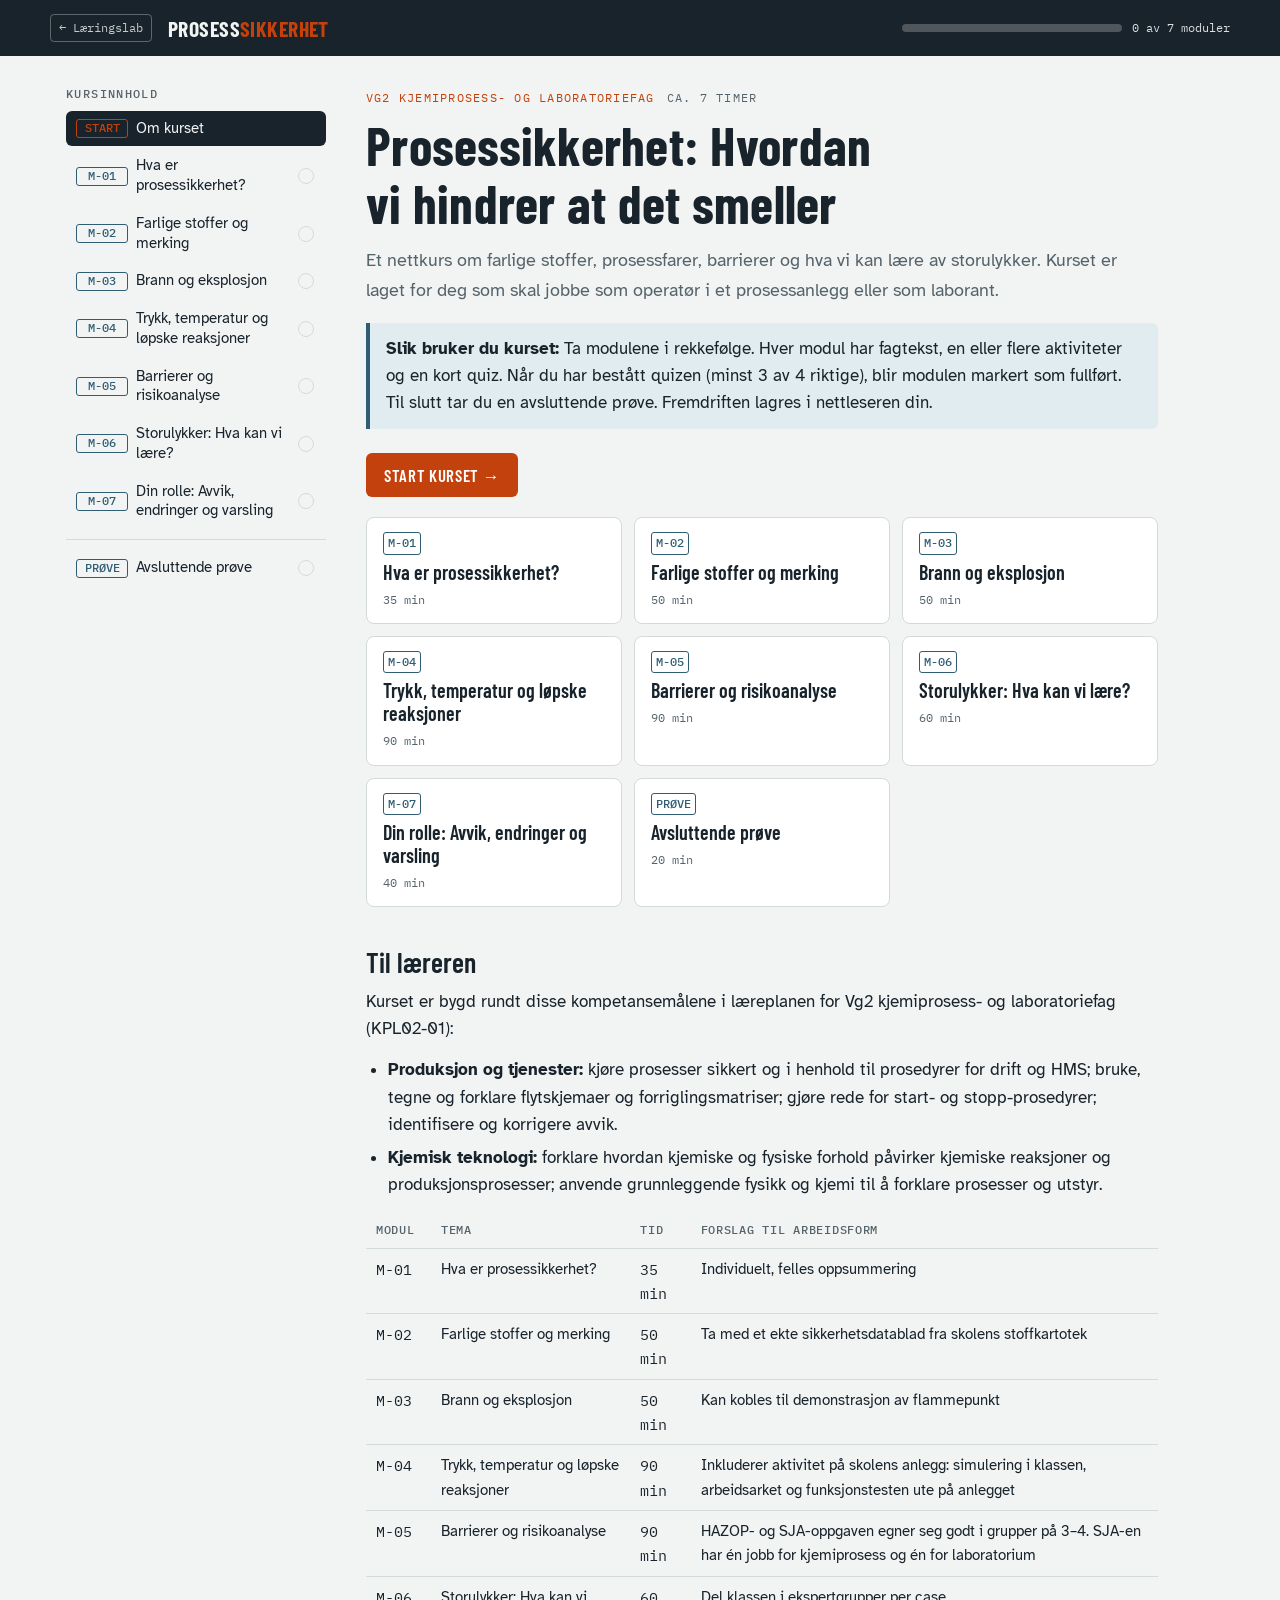
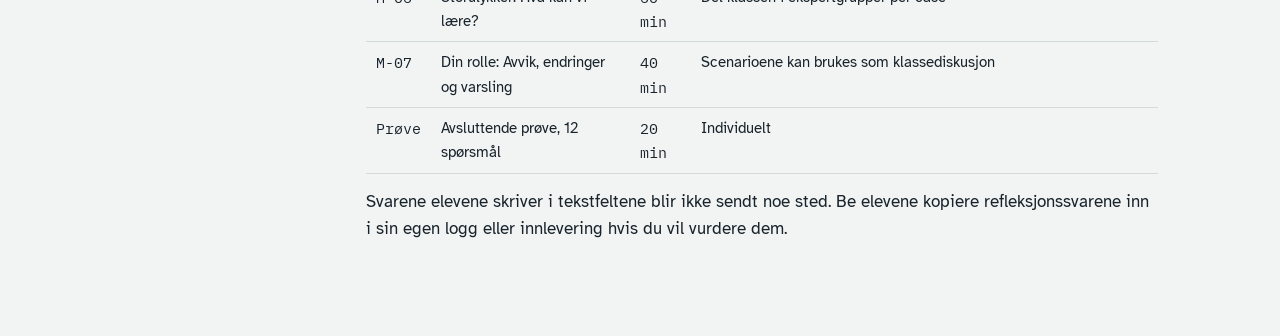
==== prosessikkerhet/index.html @ efee4e85 "Første versjon: forside og nettkurs i prosessikkerhet Co-Authored-By: Claude Opus 5.5 <noreply@anthr" ====
<!DOCTYPE html>
<html lang="nb">
<head>
<meta charset="utf-8">
<meta name="viewport" content="width=device-width, initial-scale=1, viewport-fit=cover">
<style>:root{padding-top:env(safe-area-inset-top,0px);padding-bottom:env(safe-area-inset-bottom,0px)}body{margin:0}img{max-width:100%}[hidden]{display:none!important}</style>
<title>Prosessikkerhet Vg2</title>
<meta name="claude:viewport-fit-sides" content="cover">
<link rel="preconnect" href="https://fonts.googleapis.com">
<link rel="stylesheet" href="https://fonts.googleapis.com/css2?family=Barlow+Condensed:wght@500;600;700&family=Atkinson+Hyperlegible:ital,wght@0,400;0,700;1,400&family=IBM+Plex+Mono:wght@400;500&display=swap">
<style>
/* Layout: kontrollrom-inspirert – fast toppstripe med fremdrift, modulliste til venstre som en tagliste i et P&ID, lesekolonne på ~68 tegn. */
:root{
  --bg:#F2F4F3; --panel:#FFFFFF; --ink:#18232B; --muted:#55636B; --line:#D3DADB;
  --accent:#C2410C; --accent-soft:#FBE7DC; --steel:#2F5D73; --steel-soft:#E1ECF0;
  --ok:#2E7D4F; --ok-soft:#DFF1E6; --warn:#B7791F; --warn-soft:#FBF0D9; --bad:#B42318; --bad-soft:#FBE3E1;
  --ghs:#D7261E; --water:#A9D3E8;
  --f-display:"Barlow Condensed","Arial Narrow",Arial,sans-serif;
  --f-body:"Atkinson Hyperlegible",system-ui,-apple-system,"Segoe UI",sans-serif;
  --f-mono:"IBM Plex Mono",ui-monospace,Menlo,Consolas,monospace;
  --top-h:56px;
}
@media (prefers-color-scheme: dark){:root:not([data-theme="light"]){
  --bg:#12181C; --panel:#1A2228; --ink:#E6ECEE; --muted:#9AA8AF; --line:#2C3840;
  --accent:#F08A4B; --accent-soft:#3A2418; --steel:#7FB3CB; --steel-soft:#1C2F38;
  --ok:#6CCB93; --ok-soft:#173326; --warn:#E8B860; --warn-soft:#3A2E15; --bad:#F2857B; --bad-soft:#3D1E1B;
  --ghs:#F0544B; --water:#2A5C74; color-scheme:dark}}
:root[data-theme="dark"]{
  --bg:#12181C; --panel:#1A2228; --ink:#E6ECEE; --muted:#9AA8AF; --line:#2C3840;
  --accent:#F08A4B; --accent-soft:#3A2418; --steel:#7FB3CB; --steel-soft:#1C2F38;
  --ok:#6CCB93; --ok-soft:#173326; --warn:#E8B860; --warn-soft:#3A2E15; --bad:#F2857B; --bad-soft:#3D1E1B;
  --ghs:#F0544B; --water:#2A5C74; color-scheme:dark}

*{box-sizing:border-box}
body{background:var(--bg);color:var(--ink);font-family:var(--f-body);font-size:17px;line-height:1.6}
body::before{content:"";position:fixed;inset:0 0 auto;height:env(safe-area-inset-top,0px);z-index:30;background:var(--ink)}
a{color:var(--steel)}
:focus-visible{outline:3px solid var(--accent);outline-offset:2px}

/* Toppstripe */
.top{position:sticky;top:env(safe-area-inset-top,0px);z-index:20;background:var(--ink);color:var(--bg);
  padding-left:max(16px,env(safe-area-inset-left,0px));padding-right:max(16px,env(safe-area-inset-right,0px));padding-block:0}
.top-in{max-width:1180px;margin:0 auto;height:var(--top-h);display:flex;align-items:center;gap:16px}
.brand{font-family:var(--f-display);font-weight:700;font-size:1.35rem;letter-spacing:.02em;text-transform:uppercase;white-space:nowrap}
.brand span{color:var(--accent)}
.home-link{font-family:var(--f-mono);font-size:.78rem;color:var(--bg);opacity:.8;text-decoration:none;white-space:nowrap;border:1px solid color-mix(in srgb,var(--bg) 40%,transparent);border-radius:4px;padding:3px 8px}
.home-link:hover{opacity:1}
.prog{flex:1;display:flex;align-items:center;gap:10px;min-width:0;justify-content:flex-end}
.prog-bar{width:min(220px,30vw);height:8px;background:color-mix(in srgb,var(--bg) 25%,transparent);border-radius:4px;overflow:hidden}
.prog-fill{height:100%;background:var(--accent);width:0;transition:width .4s}
.prog-txt{font-family:var(--f-mono);font-size:.78rem;white-space:nowrap;opacity:.9}

/* Ramme */
.wrap{max-width:1180px;margin:0 auto;display:grid;grid-template-columns:260px minmax(0,1fr);gap:40px;
  padding-left:max(16px,env(safe-area-inset-left,0px));padding-right:max(16px,env(safe-area-inset-right,0px));padding-block:32px 80px}
nav.side{position:sticky;top:calc(var(--top-h) + env(safe-area-inset-top,0px) + 24px);align-self:start}
.side h2{font-family:var(--f-mono);font-size:.72rem;letter-spacing:.12em;text-transform:uppercase;color:var(--muted);margin:0 0 10px;font-weight:500}
.side ol{list-style:none;margin:0;padding:0;display:flex;flex-direction:column;gap:2px}
.side a{display:grid;grid-template-columns:52px 1fr 18px;align-items:center;gap:8px;padding:8px 10px;border-radius:6px;text-decoration:none;color:var(--ink);font-size:.95rem;line-height:1.3}
.side a:hover{background:var(--steel-soft)}
.side a[aria-current="page"]{background:var(--ink);color:var(--bg)}
.tag{font-family:var(--f-mono);font-size:.72rem;font-weight:500;border:1.5px solid currentColor;border-radius:3px;padding:1px 4px;text-align:center;color:var(--steel)}
.side a[aria-current="page"] .tag{color:var(--accent)}
.chk{width:16px;height:16px;border-radius:50%;border:1.5px solid var(--line)}
.chk.done{background:var(--ok);border-color:var(--ok)}
.side .sep{height:1px;background:var(--line);margin:8px 0}

/* Innhold */
main{min-width:0}
section.mod{max-width:72ch}
.eyebrow{font-family:var(--f-mono);font-size:.78rem;letter-spacing:.1em;text-transform:uppercase;color:var(--accent);display:flex;gap:12px;flex-wrap:wrap}
.eyebrow .t{color:var(--muted)}
h1,h2,h3{font-family:var(--f-display);line-height:1.1;text-wrap:balance;margin:0}
h1{font-size:clamp(2.2rem,5vw,3.3rem);font-weight:700;margin:8px 0 14px;letter-spacing:.005em}
h2{font-size:1.75rem;font-weight:600;margin:40px 0 10px}
h3{font-size:1.3rem;font-weight:600;margin:26px 0 6px}
p{margin:0 0 14px}
.lead{font-size:1.15rem;color:var(--muted)}
ul.b,ol.b{padding-left:22px;margin:0 0 14px}
ul.b li,ol.b li{margin-bottom:6px}
strong{font-weight:700}
.goals{background:var(--steel-soft);border-radius:8px;padding:16px 20px;margin:20px 0}
.goals h3{margin:0 0 6px;font-size:1.05rem;font-family:var(--f-mono);font-weight:500;text-transform:uppercase;letter-spacing:.08em;color:var(--steel)}
.goals ul{margin:0;padding-left:20px}
.callout{border-left:4px solid var(--accent);background:var(--accent-soft);padding:12px 16px;margin:18px 0;border-radius:0 6px 6px 0}
.callout.steel{border-color:var(--steel);background:var(--steel-soft)}
.def{display:grid;grid-template-columns:minmax(120px,30%) 1fr;gap:0;border-top:1px solid var(--line);margin:14px 0}
.def>div{padding:9px 10px 9px 0;border-bottom:1px solid var(--line)}
.def>div:nth-child(odd){font-weight:700}
.tbl{overflow-x:auto;margin:14px 0}
table{border-collapse:collapse;width:100%;font-size:.95rem}
th,td{text-align:left;padding:8px 10px;border-bottom:1px solid var(--line);vertical-align:top}
th{font-family:var(--f-mono);font-size:.75rem;letter-spacing:.06em;text-transform:uppercase;color:var(--muted);font-weight:500}
.num{font-variant-numeric:tabular-nums;font-family:var(--f-mono)}

/* Aktivitetsbokser */
.act{background:var(--panel);border:1px solid var(--line);border-radius:10px;padding:20px;margin:24px 0}
.act-h{display:flex;gap:10px;align-items:center;margin-bottom:10px;flex-wrap:wrap}
.act-h .lbl{font-family:var(--f-mono);font-size:.72rem;letter-spacing:.1em;text-transform:uppercase;background:var(--ink);color:var(--bg);padding:3px 8px;border-radius:3px}
.act-h h3{margin:0;font-size:1.25rem}
details{border:1px solid var(--line);border-radius:6px;padding:10px 14px;margin:10px 0;background:var(--bg)}
summary{cursor:pointer;font-weight:700;color:var(--steel)}
details[open] summary{margin-bottom:8px}
textarea{width:100%;min-height:90px;font:inherit;font-size:.95rem;padding:10px;border:1px solid var(--line);border-radius:6px;background:var(--bg);color:var(--ink);resize:vertical}
select{font:inherit;font-size:.95rem;padding:6px 8px;border:1px solid var(--line);border-radius:6px;background:var(--bg);color:var(--ink);max-width:100%}
.btn{font-family:var(--f-display);font-weight:600;font-size:1.05rem;letter-spacing:.04em;text-transform:uppercase;border:0;border-radius:6px;padding:9px 18px;cursor:pointer;background:var(--ink);color:var(--bg)}
.btn.alt{background:transparent;color:var(--ink);border:1.5px solid var(--ink)}
.btn.acc{background:var(--accent);color:#fff}
.btn:hover{filter:brightness(1.1)}
.row{display:flex;gap:10px;flex-wrap:wrap;align-items:center}
.fb{margin-top:12px;padding:10px 14px;border-radius:6px;font-size:.95rem}
.fb.ok{background:var(--ok-soft);color:var(--ink);border-left:4px solid var(--ok)}
.fb.bad{background:var(--bad-soft);color:var(--ink);border-left:4px solid var(--bad)}
.fb.mid{background:var(--warn-soft);color:var(--ink);border-left:4px solid var(--warn)}

/* Quiz */
.quiz{margin:16px 0 0;display:flex;flex-direction:column;gap:18px}
.q fieldset{border:0;padding:0;margin:0}
.q legend{font-weight:700;margin-bottom:8px;padding:0}
.q legend .qn{font-family:var(--f-mono);color:var(--accent);margin-right:6px;font-weight:500}
.opt{display:flex;gap:10px;align-items:flex-start;padding:8px 10px;border:1px solid var(--line);border-radius:6px;margin-bottom:6px;cursor:pointer;background:var(--bg)}
.opt:hover{border-color:var(--steel)}
.opt input{margin-top:5px;accent-color:var(--accent)}
.opt.right{border-color:var(--ok);background:var(--ok-soft)}
.opt.wrong{border-color:var(--bad);background:var(--bad-soft)}
.q .why{font-size:.9rem;color:var(--muted);margin-top:4px}

/* GHS */
.ghs-grid{display:grid;grid-template-columns:repeat(auto-fill,minmax(150px,1fr));gap:14px;margin-top:12px}
.ghs{display:flex;flex-direction:column;align-items:center;gap:8px;text-align:center;min-width:0}
.dia{width:104px;height:104px;display:block}

/* P&ID-skisse */
.pid-wrap{overflow-x:auto;margin-top:10px;border:1px solid var(--line);border-radius:8px;background:var(--bg)}
.pid{display:block;width:100%;min-width:620px;height:auto;font-family:var(--f-mono)}
.pid text{fill:var(--ink);font-size:11px}
.pid .lbl2{fill:var(--muted);font-size:10.5px}
.pid .ln{stroke:var(--ink);stroke-width:2;fill:none}
.pid .vessel{fill:var(--panel);stroke:var(--ink);stroke-width:2.5}
.pid .valve{fill:var(--panel);stroke:var(--ink);stroke-width:2}
.pid g.lay{--c:var(--ink)}
.pid g.reg{--c:var(--steel)} .pid g.alm{--c:var(--warn)} .pid g.trp{--c:var(--bad)} .pid g.psv{--c:var(--accent)}
.pid g.lay .sig{stroke:var(--c);stroke-width:1.8;stroke-dasharray:5 4;fill:none}
.pid g.lay .imp{stroke:var(--c);stroke-width:2;fill:none}
.pid g.lay .bub{fill:var(--panel);stroke:var(--c);stroke-width:2}
.pid g.lay .box{fill:var(--panel);stroke:var(--c);stroke-width:2}
.pid g.lay .bt{fill:var(--c);font-size:10.5px;font-weight:500}
.pid g.lay .vl{fill:var(--panel);stroke:var(--c);stroke-width:2}
.pid g.lay.on .bub,.pid g.lay.on .box,.pid g.lay.on .vl{fill:var(--c)}
.pid g.lay.on .bt{fill:var(--panel)}
.pid g.lay .tg{fill:var(--c);font-size:10.5px;font-weight:500}
.pid g.lay.on .sig{stroke-width:3}
.pid g.lay.dead{opacity:.35}
.pid .pv{font-family:var(--f-display);font-size:26px;font-weight:700}
.pid .gas{fill:var(--accent-soft)}
.ladder{display:flex;flex-direction:column;gap:4px;margin-top:14px;font-size:.92rem}
.ladder div{display:grid;grid-template-columns:70px 14px 1fr;gap:10px;align-items:center;padding:5px 10px;border-radius:5px;border:1px solid var(--line);background:var(--bg)}
.ladder .sw{width:14px;height:14px;border-radius:3px}
.ladder div.hit{border-color:var(--ink);font-weight:700}
.legend{display:flex;flex-wrap:wrap;gap:8px 18px;margin-top:10px;font-size:.85rem}
.legend span{display:inline-flex;align-items:center;gap:6px}
.legend i{width:22px;height:0;border-top:2.5px dashed;display:inline-block}
.ghs .code{font-family:var(--f-mono);font-size:.75rem;color:var(--muted)}
.ghs select{width:100%}

/* Brennbarhetsområde */
.range-wrap{margin-top:8px}
input[type=range]{width:100%;accent-color:var(--accent)}
.scale{position:relative;height:34px;border-radius:6px;overflow:hidden;display:flex;margin-top:8px;font-family:var(--f-mono);font-size:.72rem}
.scale div{display:grid;place-items:center;color:var(--ink)}
.readout{font-family:var(--f-mono);font-size:1.6rem;margin-top:10px;font-variant-numeric:tabular-nums}
.state{display:inline-block;font-family:var(--f-display);font-weight:700;font-size:1.15rem;letter-spacing:.04em;text-transform:uppercase;padding:4px 10px;border-radius:4px;margin-left:8px;vertical-align:middle}
.state.ok{background:var(--ok-soft);color:var(--ok)}
.state.bad{background:var(--bad-soft);color:var(--bad)}
.state.mid{background:var(--warn-soft);color:var(--warn)}

/* Reaktor */
.bars{display:grid;grid-template-columns:110px 1fr 60px;gap:8px 10px;align-items:center;margin-top:12px;font-size:.92rem}
.bar{height:16px;background:var(--line);border-radius:3px;overflow:hidden}
.bar i{display:block;height:100%;transition:width .2s}

/* Risikomatrise */
.matrix{display:grid;grid-template-columns:auto repeat(5,minmax(0,1fr));gap:3px;margin-top:12px;font-size:.8rem}
.matrix .ax{font-family:var(--f-mono);color:var(--muted);display:grid;place-items:center;padding:4px;text-align:center}
.cell{aspect-ratio:1.6;border:0;border-radius:4px;cursor:pointer;font-family:var(--f-mono);font-size:.85rem;color:#18232B;max-width:100%}
.cell.sel{outline:3px solid var(--ink);outline-offset:1px}
.lo{background:#9BD3AE}.me{background:#F3D27A}.hi{background:#F0A07C}.vh{background:#E5675C}

/* Bowtie */
.bowtie{display:grid;grid-template-columns:1fr auto 1fr;gap:10px;align-items:center;margin-top:12px}
.bt-col{display:flex;flex-direction:column;gap:6px;min-width:0}
.bt-item{background:var(--bg);border:1px solid var(--line);border-radius:5px;padding:6px 8px;font-size:.85rem}
.bt-item.cause{border-left:4px solid var(--steel)}
.bt-item.cons{border-left:4px solid var(--bad)}
.bt-item b{font-family:var(--f-mono);font-size:.7rem;color:var(--muted);font-weight:500;display:block;text-transform:uppercase;letter-spacing:.06em}
.knot{width:110px;height:110px;border-radius:50%;background:var(--accent);color:#fff;display:grid;place-items:center;text-align:center;font-family:var(--f-display);font-weight:700;font-size:1rem;line-height:1.1;padding:10px}
.bt-bar{font-family:var(--f-mono);font-size:.7rem;background:var(--ink);color:var(--bg);padding:3px 6px;border-radius:3px;align-self:flex-start}

/* Caser */
.case{border:1px solid var(--line);border-radius:10px;background:var(--panel);margin:22px 0;overflow:hidden}
.case-h{background:var(--ink);color:var(--bg);padding:14px 20px;display:flex;justify-content:space-between;gap:12px;flex-wrap:wrap;align-items:baseline}
.case-h h3{margin:0;font-size:1.5rem}
.case-h .meta{font-family:var(--f-mono);font-size:.8rem;opacity:.85}
.case-b{padding:18px 20px}
.facts{display:grid;grid-template-columns:repeat(auto-fit,minmax(140px,1fr));gap:10px;margin-bottom:14px}
.fact{border-top:3px solid var(--accent);padding-top:6px}
.fact b{display:block;font-family:var(--f-display);font-size:1.5rem;line-height:1.1}
.fact span{font-size:.82rem;color:var(--muted)}
.chklist label{display:flex;gap:10px;align-items:flex-start;padding:5px 0;cursor:pointer}
.chklist input{margin-top:5px;accent-color:var(--accent)}

/* Scenario */
.scene{background:var(--steel-soft);border-radius:8px;padding:14px 16px;margin:10px 0;font-size:1rem}
.choices{display:flex;flex-direction:column;gap:8px;margin-top:10px}
.choices button{text-align:left;font:inherit;font-size:.97rem;padding:10px 12px;border:1px solid var(--line);border-radius:6px;background:var(--bg);color:var(--ink);cursor:pointer}
.choices button:hover{border-color:var(--steel)}

.pager{display:flex;justify-content:space-between;gap:12px;margin-top:48px;padding-top:20px;border-top:1px solid var(--line);flex-wrap:wrap}
.score{font-family:var(--f-display);font-size:2.4rem;font-weight:700}
.home-grid{display:grid;grid-template-columns:repeat(auto-fill,minmax(230px,1fr));gap:12px;margin:20px 0}
.home-card{display:flex;flex-direction:column;gap:6px;padding:14px 16px;background:var(--panel);border:1px solid var(--line);border-radius:8px;text-decoration:none;color:var(--ink)}
.home-card:hover{border-color:var(--steel)}
.home-card .h{font-family:var(--f-display);font-size:1.25rem;font-weight:600;line-height:1.15}
.home-card .m{font-family:var(--f-mono);font-size:.75rem;color:var(--muted)}
.mob-nav{display:none}


/* Nivåsimulering og arbeidsark */
.pid .water{fill:var(--water)}
.pid .tankbg{fill:var(--panel)}
.pid .tankol{fill:none;stroke:var(--ink);stroke-width:2.5}
.pid .mark{stroke:var(--muted);stroke-width:1;stroke-dasharray:3 3}
.pid .flow{stroke:var(--water);stroke-width:5;fill:none;stroke-dasharray:8 8;animation:fl .8s linear infinite}
.pid .off{display:none}
.pid .pump{fill:var(--panel);stroke:var(--ink);stroke-width:2}
.pid .pump.run{fill:var(--steel-soft);stroke:var(--steel)}
.pid .pump.trip{stroke:var(--bad)}
.pid .pvs{paint-order:stroke;stroke:var(--panel);stroke-width:5px;stroke-linejoin:round}
.pid g.lay.on .imp{stroke-width:3.5}
@keyframes fl{to{stroke-dashoffset:-16}}
.btn.sm{font-size:.95rem;padding:7px 12px}
.btn:disabled{opacity:.4;cursor:not-allowed;filter:none}
.nv-ctl{display:grid;grid-template-columns:repeat(auto-fit,minmax(250px,1fr));gap:14px;margin-top:14px}
.nv-ctl fieldset{border:1px solid var(--line);border-radius:8px;padding:10px 14px;margin:0;min-width:0;display:flex;flex-direction:column;gap:8px}
.nv-ctl legend{font-family:var(--f-mono);font-size:.72rem;letter-spacing:.1em;text-transform:uppercase;color:var(--muted);padding:0 4px}
.nv-ctl label.cb{display:flex;gap:8px;align-items:flex-start;cursor:pointer;font-size:.93rem;line-height:1.35}
.nv-ctl label.cb input{margin-top:3px;accent-color:var(--accent)}
.nv-status{display:grid;grid-template-columns:auto 1fr;gap:6px 12px;align-items:center;margin-top:14px;font-size:.93rem}
.nv-status .state{font-size:.95rem;margin:0;justify-self:start}
.nv-log{list-style:none;margin:6px 0 0;padding:8px 10px;max-height:150px;overflow:auto;border:1px solid var(--line);border-radius:6px;background:var(--bg);font-size:.85rem;display:flex;flex-direction:column;gap:3px}
.nv-log:empty::before{content:"Ingen hendelser ennå. Start simuleringen.";color:var(--muted)}
.nv-log .num{color:var(--muted);margin-right:6px}
.ws table{min-width:640px}
.ws td.c,.ws th.c{text-align:center}
.ws input[type=text]{width:100%;min-width:110px;font:inherit;font-size:.9rem;padding:6px 8px;border:1px solid var(--line);border-radius:5px;background:var(--bg);color:var(--ink)}
.ws input[type=checkbox]{width:18px;height:18px;accent-color:var(--accent)}
.ws h3{margin-top:22px}
@media (prefers-reduced-motion:reduce){.pid .flow{animation:none}}

.sja table{min-width:780px}
.sja td{padding:6px}
.sja textarea.cell{min-height:58px;font-family:var(--f-body);font-size:.88rem;line-height:1.35;padding:6px 8px;min-width:110px}
.sja select{font-size:.9rem;padding:4px}
.sja .c{text-align:center}
.sja-meta{display:grid;grid-template-columns:repeat(auto-fit,minmax(200px,1fr));gap:12px;margin-top:12px}
.sja input[type=text]{width:100%;font:inherit;font-size:.95rem;padding:7px 9px;border:1px solid var(--line);border-radius:5px;background:var(--bg);color:var(--ink);margin-top:4px}
.seg{display:flex;flex-wrap:wrap;gap:8px;margin:6px 0 4px}
.seg button[aria-pressed="true"]{background:var(--ink);color:var(--bg)}
.risk{display:inline-block;min-width:34px;text-align:center;border-radius:4px;padding:3px 6px;font-family:var(--f-mono);color:#18232B}
.risk.none{color:var(--muted)}
.del{background:none;border:1px solid var(--line);border-radius:4px;color:var(--muted);cursor:pointer;width:30px;height:30px;font:inherit;font-size:1.1rem}
.del:hover{border-color:var(--bad);color:var(--bad)}
@media (max-width:860px){
  .wrap{grid-template-columns:minmax(0,1fr);gap:0;padding-block:20px 60px}
  nav.side{display:none}
  .mob-nav{display:block;margin-bottom:18px}
  .mob-nav select{width:100%;font-size:1rem;padding:10px}
  .prog-bar{display:none}
  .brand{font-size:1.15rem}
  .bowtie{grid-template-columns:minmax(0,1fr)}
  .knot{margin:0 auto}
  .def{grid-template-columns:1fr}
  .def>div:nth-child(odd){border-bottom:0;padding-bottom:0}
  body{font-size:16px}
}
@media (prefers-reduced-motion:reduce){*{transition:none!important}}
</style>
</head>
<body>

<header class="top">
  <div class="top-in">
    <a class="home-link" href="../" title="Til forsiden av Kjemiprosess læringslab">← Læringslab</a><div class="brand">Prosess<span>sikkerhet</span></div>
    <div class="prog" aria-label="Fremdrift">
      <div class="prog-bar"><div class="prog-fill" id="progFill"></div></div>
      <div class="prog-txt" id="progTxt">0 av 7 moduler</div>
    </div>
  </div>
</header>

<div class="wrap">
  <nav class="side" aria-label="Moduler">
    <h2>Kursinnhold</h2>
    <ol id="navList"></ol>
  </nav>

  <main id="main">
    <div class="mob-nav"><label for="mobSel" class="eyebrow" style="margin-bottom:6px">Gå til modul</label><select id="mobSel"></select></div>

<!-- ============ START ============ -->
<section class="mod" data-id="start">
  <div class="eyebrow"><span>Vg2 kjemiprosess- og laboratoriefag</span><span class="t">Ca. 7 timer</span></div>
  <h1>Prosessikkerhet: Hvordan vi hindrer at det smeller</h1>
  <p class="lead">Et nettkurs om farlige stoffer, prosessfarer, barrierer og hva vi kan lære av storulykker. Kurset er laget for deg som skal jobbe som operatør i et prosessanlegg eller som laborant.</p>

  <div class="callout steel">
    <p style="margin:0"><strong>Slik bruker du kurset:</strong> Ta modulene i rekkefølge. Hver modul har fagtekst, en eller flere aktiviteter og en kort quiz. Når du har bestått quizen (minst 3 av 4 riktige), blir modulen markert som fullført. Til slutt tar du en avsluttende prøve. Fremdriften lagres i nettleseren din.</p>
  </div>

  <div class="home-grid" id="homeGrid"></div>

  <h2>Til læreren</h2>
  <p>Kurset er bygd rundt disse kompetansemålene i læreplanen for Vg2 kjemiprosess- og laboratoriefag (KPL02-01):</p>
  <ul class="b">
    <li><strong>Produksjon og tjenester:</strong> kjøre prosesser sikkert og i henhold til prosedyrer for drift og HMS; bruke, tegne og forklare flytskjemaer og forriglingsmatriser; gjøre rede for start- og stopp-prosedyrer; identifisere og korrigere avvik.</li>
    <li><strong>Kjemisk teknologi:</strong> forklare hvordan kjemiske og fysiske forhold påvirker kjemiske reaksjoner og produksjonsprosesser; anvende grunnleggende fysikk og kjemi til å forklare prosesser og utstyr.</li>
  </ul>
  <div class="tbl"><table>
    <thead><tr><th>Modul</th><th>Tema</th><th>Tid</th><th>Forslag til arbeidsform</th></tr></thead>
    <tbody>
      <tr><td class="num">M-01</td><td>Hva er prosessikkerhet?</td><td class="num">35 min</td><td>Individuelt, felles oppsummering</td></tr>
      <tr><td class="num">M-02</td><td>Farlige stoffer og merking</td><td class="num">50 min</td><td>Ta med et ekte sikkerhetsdatablad fra skolens stoffkartotek</td></tr>
      <tr><td class="num">M-03</td><td>Brann og eksplosjon</td><td class="num">50 min</td><td>Kan kobles til demonstrasjon av flammepunkt</td></tr>
      <tr><td class="num">M-04</td><td>Trykk, temperatur og løpske reaksjoner</td><td class="num">90 min</td><td>Inkluderer aktivitet på skolens anlegg: simulering i klassen, arbeidsarket og funksjonstesten ute på anlegget</td></tr>
      <tr><td class="num">M-05</td><td>Barrierer og risikoanalyse</td><td class="num">90 min</td><td>HAZOP- og SJA-oppgaven egner seg godt i grupper på 3–4. SJA-en har én jobb for kjemiprosess og én for laboratorium</td></tr>
      <tr><td class="num">M-06</td><td>Storulykker: Hva kan vi lære?</td><td class="num">60 min</td><td>Del klassen i ekspertgrupper per case</td></tr>
      <tr><td class="num">M-07</td><td>Din rolle: Avvik, endringer og varsling</td><td class="num">40 min</td><td>Scenarioene kan brukes som klassediskusjon</td></tr>
      <tr><td class="num">Prøve</td><td>Avsluttende prøve, 12 spørsmål</td><td class="num">20 min</td><td>Individuelt</td></tr>
    </tbody>
  </table></div>
  <p>Svarene elevene skriver i tekstfeltene blir ikke sendt noe sted. Be elevene kopiere refleksjonssvarene inn i sin egen logg eller innlevering hvis du vil vurdere dem.</p>
</section>

<!-- ============ M1 ============ -->
<section class="mod" data-id="m1" hidden>
  <div class="eyebrow"><span>Modul M-01</span><span class="t">Ca. 35 min</span></div>
  <h1>Hva er prosessikkerhet?</h1>
  <p class="lead">I et prosessanlegg er det store mengder energi og farlige stoffer innestengt i rør, tanker og reaktorer. Prosessikkerhet handler om å holde dem der.</p>

  <div class="goals"><h3>Etter denne modulen skal du kunne</h3><ul>
    <li>forklare forskjellen på personsikkerhet og prosessikkerhet</li>
    <li>forklare hva et tap av inneslutning er</li>
    <li>nevne regelverk og myndigheter som gjelder for prosessindustrien i Norge</li>
  </ul></div>

  <h2>To typer sikkerhet</h2>
  <p>Når vi snakker om sikkerhet på jobben, tenker de fleste på å ikke snuble, ikke klemme fingrene og bruke vernebriller. Dette er <strong>personsikkerhet</strong>. Det handler om skader som rammer én person, ofte her og nå.</p>
  <p><strong>Prosessikkerhet</strong> handler om noe annet: å hindre at farlige stoffer eller energi slipper ut av prosessen. Når det går galt, kan det bli brann, eksplosjon eller giftutslipp som rammer mange mennesker, miljøet og hele anlegget.</p>

  <div class="tbl"><table>
    <thead><tr><th></th><th>Personsikkerhet</th><th>Prosessikkerhet</th></tr></thead>
    <tbody>
      <tr><td><strong>Typisk hendelse</strong></td><td>Fall, kutt, klemskade, sprut i øyet</td><td>Lekkasje, brann, eksplosjon, giftutslipp</td></tr>
      <tr><td><strong>Hvor ofte</strong></td><td>Relativt ofte</td><td>Sjelden</td></tr>
      <tr><td><strong>Konsekvens</strong></td><td>Oftest én person</td><td>Kan ramme mange, også utenfor anlegget</td></tr>
      <tr><td><strong>Typiske tiltak</strong></td><td>Verneutstyr, rydding, opplæring</td><td>Riktig design, trykkavlastning, alarmer, forriglinger, vedlikehold, prosedyrer</td></tr>
    </tbody>
  </table></div>

  <div class="callout">
    <p style="margin:0"><strong>Viktig poeng:</strong> Et anlegg kan ha svært få personskader og likevel være nær en storulykke. Mange av de verste ulykkene skjedde på anlegg som var stolte av lav skadestatistikk. God personsikkerhet betyr ikke automatisk god prosessikkerhet.</p>
  </div>

  <h2>Tap av inneslutning</h2>
  <p>Det viktigste begrepet i prosessikkerhet er <strong>tap av inneslutning</strong> (på engelsk <em>loss of containment</em>). Det betyr at et stoff kommer ut av rør, tank eller utstyr der det skal være. Nesten alle storulykker starter slik.</p>
  <p>Vanlige årsaker er:</p>
  <ul class="b">
    <li><strong>Overtrykk</strong>: trykket blir høyere enn utstyret tåler.</li>
    <li><strong>Overfylling</strong>: en tank eller kolonne fylles for mye.</li>
    <li><strong>Korrosjon og slitasje</strong>: rør og pakninger blir svakere over tid.</li>
    <li><strong>Feil under vedlikehold</strong>: en flens er ikke tett, en ventil står åpen.</li>
    <li><strong>Feil betjening</strong>: feil ventil åpnes, feil rekkefølge ved oppstart.</li>
  </ul>

  <h2>Hvem passer på?</h2>
  <p>I Norge gjelder flere regelverk for prosessindustrien. Du trenger ikke kunne dem utenat, men du bør vite at de finnes:</p>
  <div class="def">
    <div>Arbeidsmiljøloven</div><div>Gjelder alle arbeidsplasser. Arbeidsgiver skal sørge for et fullt forsvarlig arbeidsmiljø. Arbeidstilsynet fører tilsyn.</div>
    <div>Storulykkeforskriften</div><div>Gjelder virksomheter som har store mengder farlige stoffer. Den bygger på EUs Seveso-direktiv, oppkalt etter en ulykke i Italia i 1976. DSB (Direktoratet for samfunnssikkerhet og beredskap) har tilsyn sammen med andre etater.</div>
    <div>Internkontroll­forskriften</div><div>Virksomheten skal ha et system for å kartlegge farer, vurdere risiko og følge opp HMS.</div>
    <div>Havindustri­tilsynet</div><div>Fører tilsyn med petroleumsvirksomheten og landanlegg som Kårstø og Mongstad. Het tidligere Petroleumstilsynet.</div>
  </div>

  <div class="act">
    <div class="act-h"><span class="lbl">Refleksjon</span><h3>Se deg rundt</h3></div>
    <p>Tenk på skolens prosessanlegg eller laboratorium. Nevn ett eksempel på en personsikkerhetsfare og ett eksempel på en prosessikkerhetsfare.</p>
    <label for="r1" class="eyebrow t" style="margin-bottom:4px">Ditt svar</label>
    <textarea id="r1" placeholder="Personsikkerhet: … Prosessikkerhet: …"></textarea>
    <details><summary>Vis eksempler</summary>
      <p><strong>Personsikkerhet:</strong> glatt gulv ved vasken, varme overflater på en varmeveksler, glass som kan knuse.</p>
      <p style="margin:0"><strong>Prosessikkerhet:</strong> en kolonne med brennbar væske som kan få overtrykk, en lekkasje av ammoniakk fra et kuldeanlegg, en reaksjon i en kolbe som kan løpe løpsk.</p>
    </details>
  </div>

  <div class="act"><div class="act-h"><span class="lbl">Quiz</span><h3>Sjekk deg selv</h3></div><div class="quiz" data-quiz="m1"></div></div>
  <div class="pager"></div>
</section>

<!-- ============ M2 ============ -->
<section class="mod" data-id="m2" hidden>
  <div class="eyebrow"><span>Modul M-02</span><span class="t">Ca. 50 min</span></div>
  <h1>Farlige stoffer og merking</h1>
  <p class="lead">Du kan ikke beskytte deg mot en fare du ikke vet om. Merking og sikkerhetsdatablad forteller deg hva stoffet kan gjøre og hvordan du håndterer det.</p>

  <div class="goals"><h3>Etter denne modulen skal du kunne</h3><ul>
    <li>kjenne igjen de ni farepiktogrammene i CLP og forklare hva de betyr</li>
    <li>forklare H-setninger, P-setninger og signalordene «Fare» og «Advarsel»</li>
    <li>finne riktig informasjon i et sikkerhetsdatablad</li>
    <li>bruke tiltakshierarkiet for å velge riktige vernetiltak</li>
  </ul></div>

  <h2>CLP: Felles merking i hele Europa</h2>
  <p>CLP-forordningen (Classification, Labelling and Packaging) bygger på FNs globale system GHS. Alle farlige kjemikalier skal merkes på samme måte i hele EU/EØS. En CLP-etikett inneholder:</p>
  <ul class="b">
    <li><strong>Farepiktogram</strong>: rød ruter med svart symbol på hvit bunn.</li>
    <li><strong>Signalord</strong>: «Fare» for de alvorligste farene, «Advarsel» for mindre alvorlige.</li>
    <li><strong>H-setninger</strong> (Hazard): beskriver faren. Eksempel: H225 «Meget brannfarlig væske og damp».</li>
    <li><strong>P-setninger</strong> (Precautionary): forteller hva du skal gjøre. Eksempel: P210 «Holdes vekk fra varme, varme overflater, gnister, åpen flamme og andre antennelseskilder».</li>
    <li>Produktnavn og leverandørens navn, adresse og telefonnummer.</li>
  </ul>
  <p>H-setningene er gruppert: <span class="num">H2xx</span> er fysiske farer (brann, eksplosjon), <span class="num">H3xx</span> er helsefarer og <span class="num">H4xx</span> er miljøfarer.</p>

  <div class="act">
    <div class="act-h"><span class="lbl">Aktivitet</span><h3>Hva betyr piktogrammet?</h3></div>
    <p>Velg riktig betydning for hvert av de ni piktogrammene, og trykk «Sjekk svar». Tegningene er forenklet, men har de samme symbolene som du finner på ekte etiketter.</p>
    <div class="ghs-grid" id="ghsGrid"></div>
    <div class="row" style="margin-top:16px"><button class="btn" id="ghsCheck">Sjekk svar</button><button class="btn alt" id="ghsReset">Prøv igjen</button></div>
    <div id="ghsFb"></div>
  </div>

  <h2>Sikkerhetsdatabladet (SDS)</h2>
  <p>Leverandøren skal gi deg et sikkerhetsdatablad for alle farlige kjemikalier. Det har alltid 16 avsnitt i samme rekkefølge. Arbeidsgiver skal ha et <strong>stoffkartotek</strong> med oppdaterte datablader for alle farlige kjemikalier på arbeidsplassen.</p>
  <div class="tbl"><table>
    <thead><tr><th>Avsnitt</th><th>Innhold</th><th>Når trenger du det?</th></tr></thead>
    <tbody>
      <tr><td class="num">2</td><td>Fareidentifikasjon</td><td>Hvilke farer har stoffet?</td></tr>
      <tr><td class="num">4</td><td>Førstehjelpstiltak</td><td>Noen har fått stoffet i øyet eller på huden</td></tr>
      <tr><td class="num">5</td><td>Brannbekjempelse</td><td>Hvilket slokkemiddel kan brukes?</td></tr>
      <tr><td class="num">6</td><td>Tiltak ved utilsiktet utslipp</td><td>Det har lekket ut</td></tr>
      <tr><td class="num">7</td><td>Håndtering og lagring</td><td>Hvordan og sammen med hva stoffet kan lagres</td></tr>
      <tr><td class="num">8</td><td>Eksponeringskontroll og personlig verneutstyr</td><td>Grenseverdier, hansker, åndedrettsvern</td></tr>
      <tr><td class="num">9</td><td>Fysiske og kjemiske egenskaper</td><td>Flammepunkt, kokepunkt, damptrykk</td></tr>
      <tr><td class="num">10</td><td>Stabilitet og reaktivitet</td><td>Hva stoffet ikke må blandes med</td></tr>
      <tr><td class="num">13</td><td>Disponering</td><td>Hvordan avfallet skal håndteres</td></tr>
    </tbody>
  </table></div>

  <h2>Tiltakshierarkiet</h2>
  <p>Når du skal jobbe med et farlig stoff, velger du tiltak i denne rekkefølgen. Tiltakene øverst er mest effektive fordi de fjerner eller reduserer faren, mens verneutstyr bare beskytter den som har det på.</p>
  <ol class="b">
    <li><strong>Eliminering</strong>: trengs stoffet i det hele tatt?</li>
    <li><strong>Substitusjon</strong>: bytt til et mindre farlig stoff. Arbeidsgiver har plikt til å vurdere dette (substitusjonsplikten).</li>
    <li><strong>Tekniske tiltak</strong>: lukkede systemer, avtrekksskap, punktavsug, ventilasjon.</li>
    <li><strong>Administrative tiltak</strong>: prosedyrer, opplæring, begrenset arbeidstid, merking.</li>
    <li><strong>Personlig verneutstyr</strong>: hansker, briller, visir, åndedrettsvern. Siste forsvarslinje.</li>
  </ol>

  <div class="act">
    <div class="act-h"><span class="lbl">Oppgave</span><h3>Les et ekte datablad</h3></div>
    <p>Finn sikkerhetsdatabladet for <strong>aceton</strong> i skolens stoffkartotek (eller spør læreren). Svar på spørsmålene:</p>
    <ol class="b">
      <li>Hvilke piktogrammer og hvilket signalord har aceton?</li>
      <li>Hva er flammepunktet? I hvilket avsnitt fant du det?</li>
      <li>Hvilke hansker anbefales?</li>
      <li>Hva skal du gjøre hvis aceton kommer i øynene?</li>
    </ol>
    <label for="r2" class="eyebrow t" style="margin-bottom:4px">Dine svar</label>
    <textarea id="r2"></textarea>
    <details><summary>Vis løsningsforslag</summary>
      <p>Aceton har vanligvis piktogrammene <strong>flamme</strong> og <strong>utropstegn</strong> og signalordet <strong>«Fare»</strong>. H-setninger er typisk H225 (meget brannfarlig), H319 (gir alvorlig øyeirritasjon) og H336 (kan gi døsighet eller svimmelhet).</p>
      <p>Flammepunktet er omtrent <strong class="num">−20 °C</strong> (avsnitt 9). Det betyr at aceton avgir nok damp til å kunne antennes selv i et kaldt rom.</p>
      <p>Mange vanlige engangshansker av nitril beskytter dårlig mot aceton. Databladet anbefaler ofte butylgummi. Sjekk avsnitt 8 i ditt datablad, fordi anbefalingen varierer.</p>
      <p style="margin:0">Ved øyekontakt: skyll med vann i flere minutter, fjern kontaktlinser hvis det er lett, og fortsett å skylle (avsnitt 4).</p>
    </details>
  </div>

  <div class="act"><div class="act-h"><span class="lbl">Quiz</span><h3>Sjekk deg selv</h3></div><div class="quiz" data-quiz="m2"></div></div>
  <div class="pager"></div>
</section>

<!-- ============ M3 ============ -->
<section class="mod" data-id="m3" hidden>
  <div class="eyebrow"><span>Modul M-03</span><span class="t">Ca. 50 min</span></div>
  <h1>Brann og eksplosjon</h1>
  <p class="lead">Brann og eksplosjon er den vanligste typen storulykke i prosessindustrien. For å forhindre dem må du forstå hva som skal til for at noe brenner.</p>

  <div class="goals"><h3>Etter denne modulen skal du kunne</h3><ul>
    <li>forklare branntrekanten og hvordan vi bruker den til å forebygge</li>
    <li>forklare flammepunkt, selvantennelsestemperatur og eksplosjonsgrenser</li>
    <li>nevne vanlige tennkilder i et prosessanlegg</li>
    <li>forklare hva ATEX-soner er</li>
  </ul></div>

  <h2>Branntrekanten</h2>
  <p>For at noe skal brenne, trengs tre ting samtidig:</p>
  <ul class="b">
    <li><strong>Brensel</strong>: en brennbar gass, damp, væske, støv eller fast stoff.</li>
    <li><strong>Oksygen</strong>: vanligvis fra luft (ca. 21 % oksygen), men også oksiderende stoffer kan levere oksygen.</li>
    <li><strong>Tennkilde</strong>: noe som gir nok energi til å starte forbrenningen.</li>
  </ul>
  <p>Fjerner du én av de tre, kan det ikke brenne. Hele brannforebyggingen i et anlegg handler om dette: Vi holder brenselet innestengt, vi bruker nitrogen for å fortrenge oksygen i tanker (inertisering), og vi kontrollerer tennkildene.</p>

  <h2>Viktige begreper</h2>
  <div class="def">
    <div>Flammepunkt</div><div>Den laveste temperaturen der en væske avgir så mye damp at dampen kan antennes av en tennkilde. Jo lavere flammepunkt, desto farligere. Bensin har flammepunkt rundt −40 °C, etanol rundt 13 °C og diesel over 55 °C.</div>
    <div>Selvantennelses­temperatur</div><div>Temperaturen der et stoff antennes av seg selv, uten gnist eller flamme. En varm overflate, som et damprør eller en eksosmanifold, kan være nok.</div>
    <div>Nedre eksplosjons­grense (LEL)</div><div>Den laveste konsentrasjonen av gass eller damp i luft som kan antennes. Under denne er blandingen for «mager».</div>
    <div>Øvre eksplosjons­grense (UEL)</div><div>Den høyeste konsentrasjonen som kan antennes. Over denne er blandingen for «fet», det er for lite oksygen.</div>
  </div>
  <p>Gassdetektorer i anlegg viser ofte <strong>% LEL</strong>. Hvis en detektor viser 20 % LEL, betyr det at konsentrasjonen er en femtedel av nedre eksplosjonsgrense. Vanlige alarmgrenser er 20 % LEL (varsel) og 40–60 % LEL (nedstengning), men dette varierer mellom anlegg.</p>

  <div class="act">
    <div class="act-h"><span class="lbl">Aktivitet</span><h3>Propan i luft</h3></div>
    <p>Propan har nedre eksplosjonsgrense på ca. <span class="num">2,1 %</span> og øvre på ca. <span class="num">9,5 %</span> (volumprosent i luft). Flytt glideren og se hva som skjer.</p>
    <div class="range-wrap">
      <label for="propan" class="eyebrow t">Propankonsentrasjon i luft</label>
      <input type="range" id="propan" min="0" max="15" step="0.1" value="1">
      <div class="scale" aria-hidden="true">
        <div style="width:14%;background:var(--ok-soft)">For mager</div>
        <div style="width:49.3%;background:var(--bad-soft)">Brennbar</div>
        <div style="flex:1;background:var(--warn-soft)">For fet</div>
      </div>
      <div class="readout"><span id="propVal">1,0 %</span> <span class="state ok" id="propState">For mager</span></div>
      <div class="num" style="font-size:.9rem;color:var(--muted)" id="propLel">Detektor viser: 48 % LEL</div>
      <p id="propTxt" style="margin-top:10px"></p>
    </div>
  </div>

  <h2>Tennkilder</h2>
  <p>I et prosessanlegg finnes mange mulige tennkilder: åpen flamme, sveising og sliping (varmt arbeid), gnister fra elektrisk utstyr, statisk elektrisitet, varme overflater, mobiltelefoner og verktøy som slår gnister mot stål. Derfor krever varmt arbeid alltid en <strong>arbeidstillatelse</strong> og gassmåling før og under jobben.</p>
  <p><strong>Statisk elektrisitet</strong> er en lumsk tennkilde. Når en væske med lav ledningsevne strømmer gjennom et rør eller fylles i en tank, kan det bygges opp ladning. Derfor skal fat og tanker <strong>jordes og potensialutlignes</strong> før du tapper brennbare væsker.</p>

  <h2>ATEX-soner</h2>
  <p>Områder der det kan oppstå en eksplosiv atmosfære deles inn i soner. Utstyr som brukes i sonene må være godkjent for det (Ex-merket).</p>
  <div class="tbl"><table>
    <thead><tr><th>Gass/damp</th><th>Støv</th><th>Eksplosiv atmosfære finnes …</th><th>Eksempel</th></tr></thead>
    <tbody>
      <tr><td class="num">Sone 0</td><td class="num">Sone 20</td><td>hele tiden eller i lange perioder</td><td>Inne i en tank med brennbar væske</td></tr>
      <tr><td class="num">Sone 1</td><td class="num">Sone 21</td><td>sannsynligvis av og til under normal drift</td><td>Rundt en påfyllingsåpning</td></tr>
      <tr><td class="num">Sone 2</td><td class="num">Sone 22</td><td>sjelden, og bare i korte perioder</td><td>Rundt flenser og ventiler som normalt er tette</td></tr>
    </tbody>
  </table></div>
  <div class="callout steel"><p style="margin:0"><strong>Støv kan også eksplodere.</strong> Mel, sukker, trestøv, metallpulver og mange organiske pulvere kan danne eksplosive støvskyer. Et tynt lag støv på bjelker og hyller kan virvles opp av en liten første eksplosjon og gi en mye større andre eksplosjon. Godt renhold er et sikkerhetstiltak.</p></div>

  <div class="act"><div class="act-h"><span class="lbl">Quiz</span><h3>Sjekk deg selv</h3></div><div class="quiz" data-quiz="m3"></div></div>
  <div class="pager"></div>
</section>

<!-- ============ M4 ============ -->
<section class="mod" data-id="m4" hidden>
  <div class="eyebrow"><span>Modul M-04</span><span class="t">Ca. 90 min</span></div>
  <h1>Trykk, temperatur og løpske reaksjoner</h1>
  <p class="lead">Trykk og temperatur er de viktigste prosessparameterne du overvåker som operatør. Når de kommer ut av kontroll, kan utstyret svikte.</p>

  <div class="goals"><h3>Etter denne modulen skal du kunne</h3><ul>
    <li>forklare hvordan overtrykk kan oppstå i et prosessanlegg</li>
    <li>beskrive virkemåten til sikkerhetsventil og sprengplate</li>
    <li>kartlegge regulering, alarmer og mekanisk sikring på skolens anlegg</li>
    <li>forklare hvorfor en eksoterm reaksjon kan løpe løpsk</li>
  </ul></div>

  <h2>Hvordan oppstår overtrykk?</h2>
  <p>Alt trykkutstyr har et <strong>designtrykk</strong>, det høyeste trykket det er laget for å tåle. Overtrykk kan oppstå når:</p>
  <ul class="b">
    <li>en ventil på utløpet stenges mens pumpen fortsatt går (blokkert utløp)</li>
    <li>væske som er stengt inne mellom to ventiler varmes opp og utvider seg (termisk ekspansjon)</li>
    <li>en kolonne eller tank fylles helt opp med væske</li>
    <li>en varmeveksler får for mye varme, eller kjølingen svikter</li>
    <li>en kjemisk reaksjon går fortere enn planlagt og lager gass eller varme</li>
    <li>det oppstår brann rundt utstyret</li>
  </ul>
  <p>Husk sammenhengen fra gasslovene: For en gass i et lukket volum øker trykket når temperaturen øker. Og når væske koker, blir den til gass som tar mye større plass.</p>

  <h2>Trykkavlastning</h2>
  <p>Den siste tekniske barrieren mot overtrykk er trykkavlastningsutstyr. Det skal slippe ut trykket på en kontrollert måte, til fakkel, skrubber eller et trygt sted, før utstyret sprekker.</p>
  <div class="def">
    <div>Sikkerhetsventil (PSV)</div><div>En fjærbelastet ventil som åpner når trykket når et innstilt åpningstrykk, og lukker igjen når trykket faller. På flytskjemaer merkes den ofte med tag som <span class="num">PSV-101</span>.</div>
    <div>Sprengplate</div><div>En tynn metallplate som sprekker ved et bestemt trykk. Den kan ikke lukke seg igjen og må byttes etterpå. Brukes ofte der stoffet er etsende eller klebrig.</div>
    <div>Vakuumventil</div><div>Beskytter tanker mot undertrykk. En atmosfærisk tank kan bli trykket sammen hvis den tømmes eller kjøles uten at luft eller nitrogen slipper inn.</div>
  </div>
  <div class="callout"><p style="margin:0"><strong>Regel du aldri skal bryte:</strong> En sikkerhetsventil skal aldri blokkeres, fjernes eller stenges av uten godkjent arbeidstillatelse og andre tiltak på plass. Det var nettopp en manglende sikkerhetsventil som startet Piper Alpha-ulykken (modul M-06).</p></div>

  <h2>Lag på lag: Slik sikres en trykktank</h2>
  <p>En trykktank er ikke beskyttet av én ting, men av flere lag som slår inn etter hverandre når trykket stiger. Hvert lag har sin egen måler. Det er viktig, fordi hvis alle lagene brukte samme måler, ville én feil på måleren slå ut alle lagene samtidig.</p>
  <ol class="b">
    <li><strong>Regulering (PIC-101):</strong> Holder trykket på settpunktet i normal drift ved å åpne eller strupe reguleringsventilen PCV-101.</li>
    <li><strong>Høy alarm (PAH-102):</strong> Egen trykkmåler gir alarm i kontrollrommet. Operatøren skal finne årsaken og gripe inn.</li>
    <li><strong>Høy-høy-alarm med nedstengning (PAHH-103):</strong> Egen måler koblet til sikkerhetssystemet (SIS). Det stenger nødavstengningsventilen XV-101 automatisk, uten at noen trenger å gjøre noe.</li>
    <li><strong>Mekanisk sikring (PSV-101):</strong> Sikkerhetsventilen åpner av fjærkraft alene. Den trenger verken strøm, instrumentluft eller signal, og er derfor siste tekniske barriere.</li>
  </ol>

  <div class="act">
    <div class="act-h"><span class="lbl">Aktivitet</span><h3>Øk trykket i tanken</h3></div>
    <p>Flytt glideren og se hvilke lag som slår inn. Prøv deretter å krysse av for at PT-101 svikter, og øk trykket igjen.</p>
    <div class="pid-wrap">
      <svg class="pid" id="pid" viewBox="0 0 720 340" role="img" aria-label="Flytskjema av trykktank V-101 med regulering, høy alarm, høy-høy-alarm med nedstengning og sikkerhetsventil">
        <!-- Prosesslinjer -->
        <line class="ln" x1="20" y1="290" x2="300" y2="290"/>
        <polygon class="ln" points="294,285 300,290 294,295" style="fill:var(--ink)"/>
        <text x="20" y="282">Innløp</text>
        <polyline class="ln" points="410,100 410,80 700,80"/>
        <polygon class="ln" points="694,75 700,80 694,85" style="fill:var(--ink)"/>
        <text x="712" y="70" text-anchor="end">Til prosess</text>
        <line class="ln" x1="330" y1="100" x2="330" y2="72"/>
        <!-- Tank -->
        <rect class="vessel" x="300" y="100" width="140" height="220" rx="28"/>
        <text x="370" y="140" text-anchor="middle" style="font-weight:500">V-101</text>
        <text x="370" y="208" text-anchor="middle" class="pv" id="pvText">5,0 bar</text>
        <text x="370" y="226" text-anchor="middle" class="lbl2">faktisk trykk</text>

        <!-- PSV -->
        <g class="lay psv" id="gPsv">
          <line class="imp" x1="318" y1="60" x2="110" y2="60"/>
          <polygon class="imp" points="116,55 110,60 116,65" style="fill:var(--c)"/>
          <polygon class="vl" points="322,72 338,72 330,60"/>
          <polygon class="vl" points="318,52 318,68 330,60"/>
          <polyline class="imp" points="330,60 330,52 324,48 336,44 324,40 336,36 330,32 330,26"/>
          <text x="344" y="44" class="tg">PSV-101</text>
          <text x="344" y="57" class="lbl2">åpner ved 10 bar</text>
          <text x="110" y="52" class="lbl2">Til fakkel</text>
        </g>

        <!-- Regulering -->
        <g class="lay reg" id="gReg">
          <line class="imp" x1="440" y1="150" x2="488" y2="150"/>
          <circle class="bub" cx="510" cy="150" r="22"/>
          <text class="bt" x="510" y="147" text-anchor="middle">PT</text><text class="bt" x="510" y="160" text-anchor="middle">101</text>
          <line class="sig" x1="532" y1="150" x2="618" y2="150"/>
          <circle class="bub" cx="640" cy="150" r="22"/>
          <line class="imp" x1="618" y1="150" x2="662" y2="150"/>
          <text class="bt" x="640" y="145" text-anchor="middle">PIC</text><text class="bt" x="640" y="164" text-anchor="middle">101</text>
          <line class="sig" x1="640" y1="128" x2="640" y2="104"/>
          <polygon class="vl" points="628,72 628,88 640,80"/><polygon class="vl" points="652,72 652,88 640,80"/>
          <line class="imp" x1="640" y1="80" x2="640" y2="94"/>
          <rect class="box" x="632" y="94" width="16" height="10"/>
          <text x="620" y="72" text-anchor="end" class="tg">PCV-101</text>
          <text x="575" y="190" class="lbl2" id="picRead">PIC viser 5,0 bar</text>
        </g>

        <!-- Høy alarm -->
        <g class="lay alm" id="gAlm">
          <line class="imp" x1="440" y1="250" x2="488" y2="250"/>
          <circle class="bub" cx="510" cy="250" r="22"/>
          <text class="bt" x="510" y="247" text-anchor="middle">PAH</text><text class="bt" x="510" y="260" text-anchor="middle">102</text>
          <line class="sig" x1="532" y1="250" x2="588" y2="250"/>
          <rect class="box" x="588" y="236" width="124" height="28" rx="4"/>
          <text class="bt" x="650" y="254" text-anchor="middle">Alarm til operatør</text>
        </g>

        <!-- Høy-høy med nedstengning -->
        <g class="lay trp" id="gTrp">
          <line class="imp" x1="252" y1="190" x2="300" y2="190"/>
          <circle class="bub" cx="230" cy="190" r="22"/>
          <text class="bt" x="230" y="187" text-anchor="middle">PAHH</text><text class="bt" x="230" y="200" text-anchor="middle">103</text>
          <line class="sig" x1="208" y1="190" x2="180" y2="190"/>
          <rect class="box" x="110" y="176" width="70" height="28" rx="4"/>
          <text class="bt" x="145" y="194" text-anchor="middle">SIS</text>
          <text class="lbl2" x="145" y="168" text-anchor="middle">sikkerhetssystem</text>
          <line class="sig" x1="145" y1="204" x2="145" y2="262"/>
          <rect class="box" x="137" y="262" width="16" height="10"/>
          <line class="imp" x1="145" y1="272" x2="145" y2="290"/>
          <polygon class="vl" points="133,282 133,298 145,290"/><polygon class="vl" points="157,282 157,298 145,290"/>
          <text class="tg" x="145" y="315" text-anchor="middle">XV-101</text>
          <text class="lbl2" x="145" y="328" text-anchor="middle">nødavstengning</text>
        </g>
      </svg>
    </div>
    <div class="legend">
      <span><i style="border-color:var(--steel)"></i>Regulering</span>
      <span><i style="border-color:var(--warn)"></i>Høy alarm</span>
      <span><i style="border-color:var(--bad)"></i>Høy-høy og nedstengning</span>
      <span><i style="border-color:var(--accent);border-top-style:solid"></i>Mekanisk sikring</span>
      <span><i style="border-color:var(--muted)"></i>Stiplet = elektrisk signal</span>
    </div>

    <label for="tankP" class="eyebrow t" style="margin-top:16px;display:block">Trykk i tanken</label>
    <input type="range" id="tankP" min="0" max="11" step="0.1" value="5">
    <label style="display:flex;gap:8px;align-items:center;margin-top:6px;cursor:pointer"><input type="checkbox" id="ptFail" style="accent-color:var(--accent)"> PT-101 svikter og viser fast 5,0 bar</label>
    <div class="ladder" id="ladder">
      <div data-p="10"><span class="num">10,0 bar</span><span class="sw" style="background:var(--accent)"></span><span>Designtrykk. PSV-101 åpner mot fakkel</span></div>
      <div data-p="8.5"><span class="num">8,5 bar</span><span class="sw" style="background:var(--bad)"></span><span>PAHH-103: SIS stenger XV-101</span></div>
      <div data-p="7.5"><span class="num">7,5 bar</span><span class="sw" style="background:var(--warn)"></span><span>PAH-102: alarm til operatør</span></div>
      <div data-p="5"><span class="num">5,0 bar</span><span class="sw" style="background:var(--steel)"></span><span>Settpunkt for PIC-101</span></div>
    </div>
    <div class="fb mid" id="pidFb"></div>

    <details><summary>Hva betyr bokstavene i taggene?</summary>
      <div class="tbl"><table>
        <thead><tr><th>Bokstav</th><th>Betydning</th><th>Eksempel</th></tr></thead>
        <tbody>
          <tr><td class="num">P</td><td>Trykk (pressure)</td><td>Første bokstav sier hva som måles</td></tr>
          <tr><td class="num">T</td><td>Transmitter, sender målesignalet</td><td>PT-101</td></tr>
          <tr><td class="num">I</td><td>Indikering, verdien vises</td><td>PIC-101</td></tr>
          <tr><td class="num">C</td><td>Kontroll, regulering</td><td>PIC-101</td></tr>
          <tr><td class="num">A</td><td>Alarm</td><td>PAH-102</td></tr>
          <tr><td class="num">H / HH</td><td>Høy / høy-høy</td><td>PAHH-103</td></tr>
          <tr><td class="num">V / XV / PSV</td><td>Ventil / avstengningsventil / trykksikkerhetsventil</td><td>PCV-101, XV-101, PSV-101</td></tr>
        </tbody>
      </table></div>
      <p style="margin:0">En sirkel med strek gjennom (som PIC-101) betyr at instrumentet vises i kontrollrommet. Tallene er løpenumre som binder instrumentene til en sløyfe.</p>
    </details>
    <details><summary>Spørsmål til diskusjon</summary>
      <ol class="b" style="margin:0">
        <li>Hvorfor skal ikke XV-101 åpne seg igjen av seg selv når trykket faller?</li>
        <li>Hvorfor er settpunktene lagt i rekkefølgen 5 – 7,5 – 8,5 – 10 bar? Hva skjer hvis PAHH ligger over åpningstrykket til PSV-en?</li>
        <li>Hvilket lag er det eneste som virker ved strømbrudd?</li>
        <li>Hvilke av lagene er forebyggende barrierer, og hvilke er konsekvensreduserende, hvis topphendelsen er «tanken revner»?</li>
      </ol>
    </details>
  </div>

  <h2>På skolens anlegg: Nivåsikring av vanntank</h2>
  <p>Det samme prinsippet med lag på lag brukes for nivå. På skolens anlegg pumper en pumpe vann inn i en tank. Fire lag skal hindre at tanken blir overfylt:</p>
  <div class="tbl"><table>
    <thead><tr><th>Lag</th><th>Instrument</th><th>Hva det gjør</th></tr></thead>
    <tbody>
      <tr><td><strong>Regulering</strong></td><td class="num">LT + LIC + LCV</td><td>Måler nivået hele tiden og styrer reguleringsventilen på innløpet slik at nivået holder seg på settpunktet. Pumpen går med fast turtall.</td></tr>
      <tr><td><strong>Høy alarm</strong></td><td class="num">LAH</td><td>Gir alarm når nivået blir høyt. Operatøren skal finne årsaken og gripe inn.</td></tr>
      <tr><td><strong>Høy-høy-alarm</strong></td><td class="num">LAHH</td><td>Stopper pumpen automatisk. Pumpen kan ikke startes igjen før LAHH er tilbakestilt.</td></tr>
      <tr><td><strong>Mekanisk sikring</strong></td><td>Overløp</td><td>Et rør i toppen av tanken leder vannet bort til sluk. Det virker uten strøm, signal eller operatør.</td></tr>
    </tbody>
  </table></div>
  <p>Aktiviteten har to deler. Del A er en simulering du gjør i klassen. Del B er et arbeidsark du fyller ut ute på anlegget, med en funksjonstest dere gjør selv.</p>

  <div class="act">
    <div class="act-h"><span class="lbl">Del A</span><h3>Simulering: Hold tanken unna overfylling</h3></div>
    <p>Taggene i skissen er de samme som på tank 1 på skolens anlegg. Settpunktene er eksempler, og i del B finner du de ekte settpunktene. Gjør oppgavene i rekkefølge, og les hendelsesloggen underveis.</p>
    <ol class="b">
      <li>Start simuleringen. Se at reguleringen holder nivået nær settpunktet.</li>
      <li>Lukk utløpsventilen HV-201 helt. Klarer reguleringen seg alene?</li>
      <li>Åpne HV-201 igjen til ca. 40 %, og vent til nivået er stabilt. Kryss av for at LT-12075 henger. Strup deretter HV-201 til ca. 15 %, slik at forbruket går ned. Hva skjer med nivået, og hvorfor endrer ikke LCV-12022 stilling? Når LAH gir alarm: stopp pumpen som operatør.</li>
      <li>Start pumpen igjen uten å rette feilen, og ikke grip inn. Hvilket lag stopper pumpen nå? Prøv å starte pumpen før du har tilbakestilt LAHH.</li>
      <li>Kryss også av for at LAHH-12076 er defekt, og start pumpen. Hva er nå den eneste barrieren som er igjen?</li>
      <li>Trykk «Nullstill». Kryss av for at LT-12075 henger og at alle lagene bruker samme måler. Start, strup HV-201 til ca. 15 %, og ikke grip inn. Hvorfor kommer det ingen alarm?</li>
    </ol>
    <div class="pid-wrap">
      <svg class="pid" id="nvSvg" viewBox="0 0 720 395" role="img" aria-label="Flytskjema av vanntank T-12051 med pumpe P-12002 med fast turtall, nivåregulering LIC-12094 med reguleringsventil LCV-12022, høy alarm LAH-12077, høy-høy-alarm LAHH-12076 som stopper pumpen, og overløp til sluk">
        <defs><clipPath id="nvClip"><rect x="321" y="41" width="138" height="298" rx="11"/></clipPath></defs>
        <!-- Innløp -->
        <line class="ln" x1="20" y1="280" x2="320" y2="280"/>
        <polygon points="313,275 320,280 313,285" style="fill:var(--ink)"/>
        <line class="flow off" id="nvFlowIn" x1="190" y1="280" x2="241" y2="280"/><line class="flow off" id="nvFlowIn2" x1="269" y1="280" x2="312" y2="280"/>
        <text x="20" y="270">Fra forråd</text>
        <!-- Pumpe -->
        <circle class="pump" id="nvPump" cx="170" cy="280" r="18"/>
        <polygon points="162,270 162,290 183,280" style="fill:var(--ink)"/>
        <line class="ln" x1="170" y1="254" x2="170" y2="262"/>
        <rect class="valve" x="158" y="236" width="24" height="18"/>
        <text x="170" y="249" text-anchor="middle">M</text>
        <text x="170" y="316" text-anchor="middle" style="font-weight:500">P-12002</text>
        <text x="170" y="330" text-anchor="middle" class="lbl2" id="nvPumpTxt">går, fast turtall</text>
        <!-- Tank -->
        <rect class="tankbg" x="320" y="40" width="140" height="300" rx="12"/>
        <rect class="water" id="nvWater" x="320" y="190" width="140" height="150" clip-path="url(#nvClip)"/>
        <line class="mark" x1="326" y1="55" x2="454" y2="55"/><text x="452" y="51" text-anchor="end" class="lbl2">Overløp 95 %</text>
        <line class="mark" x1="326" y1="70" x2="454" y2="70"/><text x="452" y="83" text-anchor="end" class="lbl2">LAHH 90 %</text>
        <line class="mark" x1="326" y1="100" x2="454" y2="100"/><text x="452" y="113" text-anchor="end" class="lbl2">LAH 80 %</text>
        <line class="mark" x1="326" y1="190" x2="454" y2="190"/><text x="452" y="186" text-anchor="end" class="lbl2">SP 50 %</text>
        <rect class="tankol" x="320" y="40" width="140" height="300" rx="12"/>
        <text x="390" y="32" text-anchor="middle" style="font-weight:500">T-12051 · Tank 1</text>
        <text x="390" y="150" text-anchor="middle" class="pv pvs" id="nvPv">50 %</text>
        <text x="390" y="166" text-anchor="middle" class="lbl2 pvs">faktisk nivå</text>
        <!-- Utløp -->
        <polyline class="ln" points="390,340 390,365 700,365"/>
        <polygon points="693,360 700,365 693,370" style="fill:var(--ink)"/>
        <polyline class="flow off" id="nvFlowOut" points="390,344 390,365 545,365"/>
        <polygon class="valve" points="548,357 548,373 560,365"/><polygon class="valve" points="572,357 572,373 560,365"/>
        <line class="ln" x1="560" y1="365" x2="560" y2="350"/><line class="ln" x1="552" y1="350" x2="568" y2="350"/>
        <text x="560" y="342" text-anchor="middle">HV-201</text>
        <text x="700" y="388" text-anchor="end">Til forbruk</text>
        <text x="560" y="388" text-anchor="middle" class="lbl2" id="nvValveTxt">40 % åpen</text>
        <!-- Overløp -->
        <g class="lay psv" id="nvOfl">
          <polyline class="imp" points="320,55 285,55 285,124"/>
          <polygon points="280,118 285,127 290,118" style="fill:var(--c)"/>
          <polyline class="flow off" id="nvFlowOfl" points="318,55 285,55 285,118"/>
          <text x="277" y="92" text-anchor="end" class="tg">Overløp</text>
          <text x="277" y="106" text-anchor="end" class="lbl2">til sluk</text>
        </g>
        <!-- Regulering -->
        <g class="lay reg" id="nvReg">
          <line class="imp" x1="320" y1="200" x2="272" y2="200"/>
          <circle class="bub" cx="250" cy="200" r="21"/>
          <text class="bt" x="250" y="197" text-anchor="middle">LT</text><text class="bt" x="250" y="210" text-anchor="middle">12075</text>
          <line class="sig" x1="229" y1="200" x2="191" y2="200"/>
          <circle class="bub" cx="170" cy="200" r="21"/>
          <line class="imp" x1="149" y1="200" x2="191" y2="200"/>
          <text class="bt" x="170" y="195" text-anchor="middle">LIC</text><text class="bt" x="170" y="213" text-anchor="middle">12094</text>
          <polyline class="sig" points="170,221 170,228 255,228 255,258"/>
          <rect class="box" x="247" y="258" width="16" height="9"/>
          <line class="imp" x1="255" y1="267" x2="255" y2="280"/>
          <polygon class="vl" points="243,272 243,288 255,280"/><polygon class="vl" points="267,272 267,288 255,280"/>
          <text x="255" y="304" text-anchor="middle" class="tg">LCV-12022</text>
          <text x="255" y="318" text-anchor="middle" class="lbl2" id="nvLcvTxt">40 % åpen</text>
          <text x="216" y="172" text-anchor="middle" class="lbl2" id="nvLicTxt">LIC viser 50 %</text>
        </g>
        <!-- Høy alarm -->
        <g class="lay alm" id="nvAlm">
          <line class="imp" x1="460" y1="100" x2="489" y2="100"/>
          <circle class="bub" cx="510" cy="100" r="21"/>
          <text class="bt" x="510" y="97" text-anchor="middle">LAH</text><text class="bt" x="510" y="110" text-anchor="middle">12077</text>
          <line class="sig" x1="510" y1="121" x2="510" y2="150"/>
          <rect class="box" x="450" y="150" width="120" height="26" rx="4"/>
          <text class="bt" x="510" y="167" text-anchor="middle">Alarm til operatør</text>
        </g>
        <!-- Høy-høy -->
        <g class="lay trp" id="nvTrp">
          <line class="imp" x1="460" y1="70" x2="579" y2="70"/>
          <circle class="bub" cx="600" cy="70" r="21"/>
          <text class="bt" x="600" y="67" text-anchor="middle">LAHH</text><text class="bt" x="600" y="80" text-anchor="middle">12076</text>
          <polyline class="sig" points="600,49 600,16 100,16 100,245 158,245"/>
          <text x="106" y="128" class="tg">Stopper</text><text x="106" y="141" class="tg">P-12002</text>
        </g>
      </svg>
    </div>
    <div class="legend">
      <span><i style="border-color:var(--steel)"></i>Regulering</span>
      <span><i style="border-color:var(--warn)"></i>Høy alarm</span>
      <span><i style="border-color:var(--bad)"></i>Høy-høy og pumpestopp</span>
      <span><i style="border-color:var(--accent);border-top-style:solid"></i>Mekanisk sikring</span>
    </div>

    <div class="row" style="margin-top:14px">
      <button class="btn acc" type="button" id="nvRun">Start simulering</button>
      <button class="btn alt" type="button" id="nvReset">Nullstill</button>
      <span class="num" style="color:var(--muted);font-size:.85rem" id="nvTime">Simulert tid 00:00</span>
    </div>

    <div class="nv-ctl">
      <fieldset>
        <legend>Operatør</legend>
        <label for="nvValve" style="font-size:.93rem">Utløpsventil HV-201: <span class="num" id="nvValveVal">40 %</span></label>
        <input type="range" id="nvValve" min="0" max="100" step="5" value="40">
        <div class="row">
          <button class="btn sm" type="button" id="nvStop">Stopp pumpe</button>
          <button class="btn sm" type="button" id="nvStart">Start pumpe</button>
          <button class="btn sm alt" type="button" id="nvRst">Tilbakestill LAHH</button>
        </div>
      </fieldset>
      <fieldset>
        <legend>Feil i anlegget</legend>
        <label class="cb"><input type="checkbox" id="nvFLt"> LT-12075 henger og viser fast verdi</label>
        <label class="cb"><input type="checkbox" id="nvFLahh"> LAHH-12076 er defekt</label>
        <label class="cb"><input type="checkbox" id="nvFCommon"> LAH og LAHH bruker samme måler som LT-12075</label>
      </fieldset>
    </div>

    <div class="nv-status" aria-live="polite">
      <span>LIC-12094 regulering</span><span class="state ok" id="nvSReg">Regulerer</span>
      <span>LAH-12077 høy alarm</span><span class="state ok" id="nvSAlm">Normal</span>
      <span>LAHH-12076 høy-høy</span><span class="state ok" id="nvSTrp">Normal</span>
      <span>Overløp</span><span class="state ok" id="nvSOfl">Tørt</span>
    </div>
    <div class="fb ok" id="nvFb"></div>
    <div class="eyebrow t" style="margin-top:14px">Hendelseslogg</div>
    <ol class="nv-log" id="nvLog"></ol>

    <details><summary>Hva lærer vi av simuleringen?</summary>
      <ul class="b" style="margin:0">
        <li>Reguleringen tar seg av vanlige forstyrrelser, som at forbruket endres. Den er ikke laget for å fange opp sin egen målefeil.</li>
        <li>En måler som henger, er lumsk fordi ingenting skjer med en gang. Nivået stiger først når noe annet endrer seg, for eksempel at forbruket går ned. Da ser LIC-12094 ingen endring og lar LCV-12022 stå som før.</li>
        <li>LAH gir operatøren tid til å gripe inn før automatikken må gjøre det.</li>
        <li>LAHH stopper pumpen og «låser» stoppet. Det tvinger noen til å finne årsaken før pumpen startes igjen.</li>
        <li>Overløpet virker selv når alt annet har sviktet, men vannet havner et sted. For vann er det greit. For et kjemikalie ville det vært et utslipp.</li>
        <li>Hvis alle lagene bruker samme måler, kan én feil slå ut alle lagene på en gang. Dette kalles en <strong>felles feil</strong>. Derfor skal LAHH ha sin egen måler.</li>
      </ul>
    </details>
  </div>

  <div class="callout steel">
    <p style="margin:0"><strong>Fra virkeligheten: Buncefield, England, 11. desember 2005.</strong> En stor lagertank med bensin ble fylt i flere timer uten at noen merket det. Nivåmåleren hadde hengt seg opp og viste et fast nivå, og den uavhengige høynivåbryteren som skulle stoppe fyllingen, virket ikke. Bensin rant ut over toppen, fordampet og dannet en stor gassky som eksploderte. Over 40 personer ble skadet, og bygninger i området ble ødelagt. Det er nesten det samme som oppgave 5 i simuleringen.</p>
  </div>

  <div class="act ws">
    <div class="act-h"><span class="lbl">Del B</span><h3>Arbeidsark: Kartlegg nivåsikringen på skolens anlegg</h3></div>
    <div class="callout" style="margin-top:4px"><p style="margin:0"><strong>Sikkerhet:</strong> Følg skolens prosedyre for anlegget. Du skal ikke endre settpunkter, koble ut sikringer eller overstyre noe.</p></div>

    <h3>1. Finn instrumentene</h3>
    <p>Finn instrumentene på anlegget og fyll inn tabellen. Bruk flytskjemaet for anlegget og skiltene på utstyret. Settpunktene finner du i styresystemet eller i dokumentasjonen.</p>
    <div class="tbl"><table id="wsMap"></table></div>

    <h3>2. Tegn flytskjema</h3>
    <p>Tegn et enkelt flytskjema av tanken på papir eller i et tegneprogram. Ta med pumpen, tanken, utløpet, overløpet og de tre instrumentene med de ekte taggene. Tegn signallinjene stiplet, og vis med pil hvor signalet fra LAHH går.</p>

    <h3>3. Forriglingsmatrise</h3>
    <p>Sett kryss der en årsak gir en virkning på skolens anlegg.</p>
    <div class="tbl"><table id="wsCE"></table></div>
    <details><summary>Vis typisk løsning</summary>
      <p style="margin:0">Typisk gir LAH bare alarm. LAHH gir alarm, stopper pumpen og må tilbakestilles manuelt. En nødstopp gjør det samme som LAHH. Sammenlign med dokumentasjonen for anlegget, for skolens anlegg kan være laget annerledes. Hvis det er forskjell, diskuter hvorfor.</p>
    </details>

    <h3>4. Funksjonstest</h3>
    <p>Sett reguleringen i manuell, og fyll tanken kontrollert ved å åpne LCV-12022 litt. Les av nivået når hvert lag slår inn, og sammenlign med settpunktet fra punkt 1. Én elev følger med på nivået hele tiden og er klar til å stoppe pumpen hvis et lag ikke slår inn som forventet. Sett reguleringen tilbake i automatisk når dere er ferdige.</p>
    <div class="tbl"><table id="wsTest"></table></div>

    <h3>5. Refleksjon</h3>
    <ol class="b">
      <li>Har LAHH sin egen måler, eller bruker den signalet fra LT? Hva betyr det for sikkerheten?</li>
      <li>Hvor går vannet fra overløpet? Er overløpet stort nok til å ta unna alt pumpen kan levere?</li>
      <li>Hva ville du endret hvis tanken inneholdt et brennbart eller giftig stoff i stedet for vann?</li>
      <li>Hvor ofte bør LAH og LAHH testes, og hvorfor er det viktig?</li>
      <li>Hvilken stilling går reguleringsventilen til hvis den mister signal eller instrumentluft? Er det den tryggeste stillingen for denne tanken?</li>
    </ol>
    <label for="wsRefl" class="eyebrow t" style="margin-bottom:4px">Dine svar</label>
    <textarea id="wsRefl" data-ws="refl" style="min-height:130px"></textarea>
    <details><summary>Vis løsningsforslag</summary>
      <ol class="b" style="margin:0">
        <li>Hvis LAHH bruker samme måler som LT, kan én målefeil slå ut både reguleringen og pumpestoppet (felles feil). LAHH bør ha sin egen måler, gjerne med et annet måleprinsipp, for eksempel en flottør- eller vibrasjonsbryter når LT er en trykkmåler.</li>
        <li>Overløpet må tåle minst like mye vann som pumpen kan levere på full fart, ellers stiger nivået likevel. Vannet bør gå til sluk eller oppsamling der det ikke gjør skade.</li>
        <li>Overløp til sluk er ikke greit for kjemikalier. Da må overløpet gå til en lukket oppsamlingstank, og tanken bør stå i et oppsamlingskar som rommer hele innholdet. Det kan også trengs flere uavhengige nivåbrytere og gassdetektorer.</li>
        <li>Sikkerhetsfunksjoner testes etter et fast program, og testen dokumenteres. En bryter som aldri testes, kan ha vært defekt lenge uten at noen vet det. Dette kalles en <strong>skjult feil</strong>, og det var en av årsakene til Buncefield-ulykken.</li>
        <li>Ventilen bør ha en <strong>feilsikker stilling</strong>. For en ventil på innløpet til en tank er det tryggest at den stenger ved tap av signal eller luft (luft for å åpne, fjær stenger), slik at tanken ikke fylles ukontrollert. Sjekk skiltet på ventilen eller dokumentasjonen. Merk også at pumpen da går mot stengt ventil, og ikke bør gjøre det lenge.</li>
      </ol>
    </details>

    <div class="row" style="margin-top:16px">
      <button class="btn" type="button" id="wsCopy">Kopier svarene mine</button>
      <span id="wsMsg" style="font-size:.9rem;color:var(--muted)">Svarene lagres bare i denne nettleseren. Kopier dem inn i loggen eller innleveringen din.</span>
    </div>
    <textarea id="wsOut" hidden readonly style="margin-top:10px;min-height:160px" aria-label="Svarene dine som tekst"></textarea>
  </div>

  <h2>Løpske reaksjoner</h2>
  <p>Mange reaksjoner i prosessindustrien er <strong>eksoterme</strong>: de avgir varme. Reaktoren har kjøling som fjerner varmen. Så lenge kjølingen fjerner like mye varme som reaksjonen lager, er temperaturen stabil.</p>
  <p>Problemet er at reaksjonsfarten øker veldig raskt med temperaturen. En vanlig tommelfingerregel er at <strong>reaksjonsfarten omtrent dobles for hver 10 °C</strong> temperaturen stiger. Kjølingen øker derimot bare litt når temperaturen øker. Hvis temperaturen først har passert et visst punkt, lager reaksjonen mer varme enn kjølingen klarer å fjerne. Da stiger temperaturen enda mer, reaksjonen går enda fortere, og så videre. Dette kalles en <strong>løpsk reaksjon</strong> (på engelsk <em>runaway reaction</em>).</p>

  <div class="act">
    <div class="act-h"><span class="lbl">Aktivitet</span><h3>Hold reaktoren under kontroll</h3></div>
    <p>En forenklet modell: Varmen fra reaksjonen dobles for hver 10 °C. Kjølesystemet kan fjerne opptil 10 varmeenheter. Flytt glideren og finn temperaturen der reaktoren går over i løpsk tilstand.</p>
    <label for="temp" class="eyebrow t">Reaktortemperatur</label>
    <input type="range" id="temp" min="20" max="90" step="1" value="40">
    <div class="readout"><span id="tempVal">40 °C</span> <span class="state ok" id="tempState">Stabil</span></div>
    <div class="bars">
      <div>Varme produsert</div><div class="bar"><i id="barGen" style="background:var(--accent)"></i></div><div class="num" id="genVal">4,0</div>
      <div>Kjølekapasitet</div><div class="bar"><i id="barCool" style="background:var(--steel)"></i></div><div class="num">10,0</div>
    </div>
    <p id="tempTxt" style="margin-top:12px"></p>
    <details><summary>Hva lærer vi av dette?</summary>
      <p style="margin:0">Det er liten forskjell mellom «stabil» og «ute av kontroll», bare noen få grader. Derfor har reaktorer høytemperaturalarm, automatisk stopp av tilførsel (forrigling), nødkjøling og ofte mulighet for å tilsette et stoff som stopper reaksjonen. Som operatør må du reagere raskt på en temperatur som stiger, og aldri tilsette reaktanter fortere enn prosedyren sier. Hvis for mye reaktant samles opp uten å reagere, for eksempel fordi temperaturen er for lav, kan alt reagere på en gang senere.</p>
    </details>
  </div>

  <div class="act"><div class="act-h"><span class="lbl">Quiz</span><h3>Sjekk deg selv</h3></div><div class="quiz" data-quiz="m4"></div></div>
  <div class="pager"></div>
</section>

<!-- ============ M5 ============ -->
<section class="mod" data-id="m5" hidden>
  <div class="eyebrow"><span>Modul M-05</span><span class="t">Ca. 90 min</span></div>
  <h1>Barrierer og risikoanalyse</h1>
  <p class="lead">Ingen enkeltbarriere er perfekt. Derfor bygger vi flere lag med beskyttelse, og vi bruker systematiske metoder for å finne ut hva som kan gå galt.</p>

  <div class="goals"><h3>Etter denne modulen skal du kunne</h3><ul>
    <li>forklare risiko som sannsynlighet og konsekvens, og bruke en risikomatrise</li>
    <li>forklare sveitserostmodellen og sløyfediagram (bowtie)</li>
    <li>skille mellom tekniske, organisatoriske og operasjonelle barrierer</li>
    <li>gjennomføre en enkel HAZOP med guideord</li>
    <li>utarbeide en sikker jobbanalyse (SJA)</li>
  </ul></div>

  <h2>Hva er risiko?</h2>
  <p>Risiko består av to deler: <strong>hvor sannsynlig</strong> det er at noe skjer, og <strong>hvor alvorlig konsekvensen</strong> blir hvis det skjer. En hendelse som skjer ofte men gir små skader, og en hendelse som skjer svært sjelden men kan drepe mange, kan begge ha høy risiko.</p>

  <div class="act">
    <div class="act-h"><span class="lbl">Aktivitet</span><h3>Plasser hendelsen i risikomatrisen</h3></div>
    <p>Velg en hendelse, og klikk på ruten der du mener den hører hjemme. Det finnes ikke ett fasitsvar, men sammenlign med forslaget.</p>
    <label for="riskEv" class="eyebrow t">Hendelse</label>
    <select id="riskEv" style="width:100%;margin-bottom:6px">
      <option value="0">Søl av fortynnet saltsyre (0,1 M) på laboratoriebenken</option>
      <option value="1">Lekkasje fra en pakning på en pumpe med brennbar væske</option>
      <option value="2">Stor tank med giftig gass revner</option>
      <option value="3">Operatør brenner seg på uisolert damprør</option>
    </select>
    <div class="matrix" id="matrix" role="grid" aria-label="Risikomatrise"></div>
    <div class="row" style="justify-content:space-between;font-family:var(--f-mono);font-size:.75rem;color:var(--muted);margin-top:4px"><span>Konsekvens →</span><span>1 = ubetydelig · 5 = katastrofal</span></div>
    <div id="riskFb"></div>
  </div>

  <h2>Barrierer</h2>
  <p>En <strong>barriere</strong> er et tiltak som skal stoppe en uønsket hendelse eller begrense skaden. Vi deler dem gjerne i tre typer:</p>
  <div class="def">
    <div>Tekniske</div><div>Utstyr og systemer: sikkerhetsventil, gassdetektor, nødavstengningsventil, forrigling, brannvegg, oppsamlingskar under tanker.</div>
    <div>Organisatoriske</div><div>Hvordan arbeidet er organisert: arbeidstillatelsessystem, bemanning, opplæring, vedlikeholdsprogram, ledelse.</div>
    <div>Operasjonelle</div><div>Det folk faktisk gjør: følge prosedyren, gjøre gassmåling, sjekke at ventiler står riktig, gi god skiftoverlevering, reagere på alarmer.</div>
  </div>
  <p>En <strong>forrigling</strong> (på engelsk <em>interlock</em>) er en automatisk funksjon som hindrer farlige tilstander. Eksempel: Hvis nivået i en tank når høy-høy-nivå (LAHH), stenger innløpsventilen automatisk. En <strong>forriglingsmatrise</strong> (cause &amp; effect-diagram) viser i en tabell hvilke signaler (årsaker) som utløser hvilke handlinger (virkninger). Skissen av trykktanken i <a href="#m4">modul M-04</a> viser et eksempel: PAHH-103 (årsak) stenger XV-101 (virkning).</p>

  <h3>Sveitserostmodellen</h3>
  <p>Psykologen James Reason sammenlignet barrierene med skiver av sveitserost. Hver skive har hull, fordi ingen barriere er perfekt. Noen hull skyldes feil som noen gjør her og nå. Andre er skjulte svakheter som har ligget der lenge: en detektor som ikke er testet, en prosedyre som er utdatert, for lite folk på skiftet. En ulykke skjer når hullene i alle skivene står på linje samtidig.</p>

  <h3>Sløyfediagram (bowtie)</h3>
  <p>Et sløyfediagram viser en hendelse i midten (topphendelsen). Til venstre er årsakene og de <strong>forebyggende barrierene</strong> som skal hindre at hendelsen skjer. Til høyre er konsekvensene og de <strong>konsekvensreduserende barrierene</strong> som skal begrense skaden.</p>
  <div class="act" style="overflow-x:auto">
    <div class="act-h"><span class="lbl">Eksempel</span><h3>Overfylling av lagertank med bensin</h3></div>
    <div class="bowtie">
      <div class="bt-col">
        <div class="bt-item cause"><b>Årsak</b>Nivåmåler viser feil</div>
        <span class="bt-bar">Uavhengig høynivåbryter (LAHH) stenger innløp</span>
        <div class="bt-item cause"><b>Årsak</b>Operatør glemmer å stoppe fylling</div>
        <span class="bt-bar">Høynivåalarm + prosedyre for fylling</span>
        <div class="bt-item cause"><b>Årsak</b>Feil tank valgt</div>
        <span class="bt-bar">Merking + dobbeltsjekk av ventiloppstilling</span>
      </div>
      <div class="knot">Tank over­fylles</div>
      <div class="bt-col">
        <span class="bt-bar">Oppsamlingskar rundt tanken</span>
        <div class="bt-item cons"><b>Konsekvens</b>Bensin renner ut og fordamper</div>
        <span class="bt-bar">Gassdetektor + nødavstengning</span>
        <div class="bt-item cons"><b>Konsekvens</b>Gassky antennes, eksplosjon</div>
        <span class="bt-bar">Brannvann, skum, beredskap</span>
        <div class="bt-item cons"><b>Konsekvens</b>Brann sprer seg til andre tanker</div>
      </div>
    </div>
  </div>

  <h2>Sikker jobbanalyse (SJA)</h2>
  <p>Før en jobb som er ny, sjelden eller risikofylt, gjennomfører de som skal gjøre jobben en <strong>SJA</strong>. Dere går gjennom jobben trinn for trinn, spør «hva kan gå galt her?» og bestemmer tiltak og ansvar før dere starter. SJA brukes ofte sammen med en arbeidstillatelse.</p>
  <h3>Slik lager dere en SJA</h3>
  <ol class="b">
    <li><strong>Beskriv jobben.</strong> Hva skal gjøres, hvor, og hvem deltar? Alle som skal gjøre jobben, skal være med på SJA-en.</li>
    <li><strong>Finn underlaget.</strong> Prosedyre, flytskjema, sikkerhetsdatablad og arbeidstillatelse.</li>
    <li><strong>Del jobben i trinn.</strong> Skriv trinnene i den rekkefølgen de skal gjøres.</li>
    <li><strong>Finn farene i hvert trinn.</strong> Spør: Hva kan gå galt? Hvem kan bli skadet?</li>
    <li><strong>Vurder risikoen</strong> med sannsynlighet (S) og konsekvens (K), som i risikomatrisen over.</li>
    <li><strong>Bestem tiltak og hvem som er ansvarlig.</strong> Bruk tiltakshierarkiet fra modul M-02: fjern faren først, bruk verneutstyr sist.</li>
    <li><strong>Konkluder.</strong> Er risikoen akseptabel med tiltakene? Hvis ikke, skal jobben ikke starte.</li>
  </ol>
  <div class="callout"><p style="margin:0">En SJA gjelder bare for jobben slik den ble planlagt. Hvis noe endrer seg underveis, for eksempel nytt utstyr, andre folk eller en uventet lekkasje, skal dere stoppe og vurdere på nytt.</p></div>

  <div class="act sja">
    <div class="act-h"><span class="lbl">Gruppeoppgave</span><h3>Lag en SJA</h3></div>
    <p>Jobb i grupper på 3–4. Velg en av jobbene, og fyll ut SJA-skjemaet. Den første raden er et eksempel som dere kan endre eller slette.</p>
    <div class="seg" id="sjaSeg">
      <button type="button" class="btn alt sm" data-case="pakning" aria-pressed="true">Kjemiprosess: Bytte pakning</button>
      <button type="button" class="btn alt sm" data-case="syre" aria-pressed="false">Laboratorium: Fortynne svovelsyre</button>
    </div>
    <div class="scene" id="sjaCase"></div>

    <div class="sja-meta">
      <div><label for="sjaWho" class="eyebrow t">Deltakere</label><input type="text" id="sjaWho" placeholder="Navn på alle i gruppa"></div>
      <div><label for="sjaDate" class="eyebrow t">Dato</label><input type="text" id="sjaDate" placeholder="dd.mm.åååå"></div>
    </div>

    <h3>Trinn, farer og tiltak</h3>
    <p style="font-size:.92rem;color:var(--muted)">S = sannsynlighet og K = konsekvens, fra 1 til 5. Risikoen regnes ut og fargelegges som i risikomatrisen.</p>
    <div class="tbl"><table id="sjaTbl"></table></div>
    <button type="button" class="btn sm" id="sjaAdd">+ Legg til trinn</button>

    <h3>Før jobben starter</h3>
    <div class="chklist" id="sjaChk"></div>

    <h3>Konklusjon</h3>
    <div class="chklist">
      <label><input type="radio" name="sjaConcl" id="sjaOk" value="ok"> Risikoen er akseptabel med tiltakene. Jobben kan starte.</label>
      <label><input type="radio" name="sjaConcl" id="sjaNo" value="no"> Risikoen er ikke akseptabel. Jobben kan ikke starte før flere tiltak er på plass.</label>
    </div>

    <details><summary>Vis løsningsforslag</summary><div id="sjaSol"></div></details>
    <details><summary>Spørsmål til diskusjon</summary>
      <ol class="b" style="margin:0">
        <li>Hvilket trinn fikk høyest risiko? Er dere enige i gruppa?</li>
        <li>Hvilke av tiltakene deres er tekniske, hvilke er administrative, og hvilke er verneutstyr? Kunne noen av dem vært flyttet høyere opp i tiltakshierarkiet?</li>
        <li>Hva gjør dere hvis dere oppdager noe underveis som ikke står i SJA-en?</li>
      </ol>
    </details>

    <div class="row" style="margin-top:16px">
      <button class="btn" type="button" id="sjaCopy">Kopier SJA-en</button>
      <button class="btn alt" type="button" id="sjaClear">Tøm skjemaet</button>
      <span id="sjaMsg" style="font-size:.9rem;color:var(--muted)">Skjemaet lagres bare i denne nettleseren.</span>
    </div>
    <textarea id="sjaOut" hidden readonly style="margin-top:10px;min-height:160px" aria-label="SJA-en som tekst"></textarea>
  </div>


  <h2>HAZOP</h2>
  <p>HAZOP (Hazard and Operability study) er en systematisk gjennomgang av et anlegg ved hjelp av flytskjemaet (P&amp;ID). Et team går gjennom anlegget del for del (en <strong>node</strong>) og kombinerer en prosessparameter med et <strong>guideord</strong> for å finne mulige avvik.</p>
  <div class="tbl"><table>
    <thead><tr><th>Guideord</th><th>Betydning</th><th>Eksempel på avvik</th></tr></thead>
    <tbody>
      <tr><td><strong>Ingen</strong></td><td>Helt fravær</td><td>Ingen strømning</td></tr>
      <tr><td><strong>Mer</strong></td><td>Økning</td><td>Mer trykk, høyere temperatur</td></tr>
      <tr><td><strong>Mindre</strong></td><td>Reduksjon</td><td>Mindre kjølevann</td></tr>
      <tr><td><strong>Omvendt</strong></td><td>Motsatt retning</td><td>Tilbakestrømning</td></tr>
      <tr><td><strong>I tillegg til</strong></td><td>Noe ekstra</td><td>Vann i hydrokarbonstrømmen</td></tr>
      <tr><td><strong>Deler av</strong></td><td>Ufullstendig</td><td>Feil sammensetning</td></tr>
      <tr><td><strong>Annet enn</strong></td><td>Noe helt annet</td><td>Feil stoff levert</td></tr>
    </tbody>
  </table></div>
  <p>For hvert avvik spør teamet: Hva kan være <strong>årsaken</strong>? Hva blir <strong>konsekvensen</strong>? Hvilke <strong>barrierer</strong> finnes allerede? Trengs det nye <strong>tiltak</strong>?</p>

  <div class="act">
    <div class="act-h"><span class="lbl">Gruppeoppgave</span><h3>Mini-HAZOP på en varmeveksler</h3></div>
    <p>En pumpe sender etanol (flammepunkt ca. 13 °C) gjennom en varmeveksler der den varmes med damp til 70 °C, før den går videre til en destillasjonskolonne. Det er en temperaturmåler (TT) på utløpet og en reguleringsventil på dampen.</p>
    <p>Bruk guideordene <strong>Ingen strømning</strong>, <strong>Mer temperatur</strong> og <strong>Omvendt strømning</strong>. Finn mulig årsak, konsekvens og tiltak for hvert avvik.</p>
    <label for="r5" class="eyebrow t" style="margin-bottom:4px">Gruppens svar</label>
    <textarea id="r5" style="min-height:140px"></textarea>
    <details><summary>Vis løsningsforslag</summary>
      <div class="tbl"><table>
        <thead><tr><th>Avvik</th><th>Mulig årsak</th><th>Konsekvens</th><th>Tiltak</th></tr></thead>
        <tbody>
          <tr><td>Ingen strømning</td><td>Pumpen stopper, ventil stengt, filter tett</td><td>Etanolen i veksleren varmes opp mens den står stille. Den kan koke og gi overtrykk.</td><td>Lavstrømsalarm, forrigling som stenger dampen når pumpen stopper, PSV på veksleren</td></tr>
          <tr><td>Mer temperatur</td><td>Dampventilen henger åpen, feil på temperaturmåler</td><td>Etanolen fordamper, høyere trykk, mer damp til kolonnen. Ved lekkasje: brannfare.</td><td>Høytemperaturalarm, uavhengig temperaturbryter som stenger dampen, kalibrering av måler</td></tr>
          <tr><td>Omvendt strømning</td><td>Pumpen stopper og kolonnen har høyere trykk</td><td>Stoff fra kolonnen strømmer tilbake og kan forurense eller overfylle forrådstanken</td><td>Tilbakeslagsventil, trykkovervåking</td></tr>
        </tbody>
      </table></div>
    </details>
  </div>

  <div class="act"><div class="act-h"><span class="lbl">Quiz</span><h3>Sjekk deg selv</h3></div><div class="quiz" data-quiz="m5"></div></div>
  <div class="pager"></div>
</section>

<!-- ============ M6 ============ -->
<section class="mod" data-id="m6" hidden>
  <div class="eyebrow"><span>Modul M-06</span><span class="t">Ca. 60 min</span></div>
  <h1>Storulykker: Hva kan vi lære?</h1>
  <p class="lead">Mye av regelverket og mange av rutinene du skal følge i jobben din, finnes fordi noen har lært av en ulykke. Her ser vi på fire av dem.</p>

  <div class="goals"><h3>Etter denne modulen skal du kunne</h3><ul>
    <li>beskrive hendelsesforløpet i kjente storulykker</li>
    <li>peke på hvilke barrierer som sviktet, med sveitserostmodellen</li>
    <li>knytte lærdommene til ditt eget arbeid som operatør eller laborant</li>
  </ul></div>
  <p>Les casene. For hvert case: kryss av for barrierene du mener sviktet, og trykk «Sjekk». Tips til læreren: Del klassen i fire ekspertgrupper som presenterer hvert sitt case.</p>

  <article class="case">
    <div class="case-h"><h3>Piper Alpha</h3><span class="meta">Nordsjøen, britisk sektor · 6. juli 1988</span></div>
    <div class="case-b">
      <div class="facts"><div class="fact"><b>167</b><span>omkom</span></div><div class="fact"><b>Olje og gass</b><span>Produksjons­plattform</span></div></div>
      <p>På dagskiftet ble sikkerhetsventilen på kondensatpumpe A fjernet for vedlikehold. Åpningen ble dekket med en midlertidig blindflens som ikke var helt tett. Arbeidet ble ikke ferdig, og arbeidstillatelsen ble lagt på kontrollrommet uten at nattskiftet fikk tydelig beskjed om at sikkerhetsventilen manglet.</p>
      <p>Om kvelden stoppet pumpe B. Nattskiftet startet pumpe A for å holde produksjonen i gang. Kondensat lekket ut ved blindflensen og antente. Eksplosjonen ødela brannvegger. Rørledninger fra nabofelt fortsatte å sende gass til plattformen, og høytrykks gassrør revnet i brannen. Mange av dem som omkom hadde samlet seg i boligmodulen i påvente av evakueringsordre.</p>
      <h3>Hvilke barrierer sviktet?</h3>
      <div class="chklist" data-case="piper">
        <label><input type="checkbox" value="1"> Arbeidstillatelsessystemet og skiftoverleveringen</label>
        <label><input type="checkbox" value="1"> Kontroll av at utstyr var klart før oppstart</label>
        <label><input type="checkbox" value="0"> Merking av kjemikalier med CLP-piktogrammer</label>
        <label><input type="checkbox" value="1"> Brannvegger dimensjonert for eksplosjon</label>
        <label><input type="checkbox" value="1"> Nedstenging av gasstilførsel fra andre plattformer</label>
      </div>
      <button class="btn" data-check="piper">Sjekk</button><div class="fb-slot"></div>
      <details><summary>Lærdom for deg</summary><p style="margin:0">Skiftoverlevering er en barriere. Du skal alltid vite status på utstyr før du starter det. Etter Piper Alpha ble arbeidstillatelsessystemer og krav til sikker evakuering kraftig skjerpet i hele Nordsjøen.</p></details>
    </div>
  </article>

  <article class="case">
    <div class="case-h"><h3>Bhopal</h3><span class="meta">India · 2.–3. desember 1984</span></div>
    <div class="case-b">
      <div class="facts"><div class="fact"><b>Tusenvis</b><span>omkom de første dagene</span></div><div class="fact"><b>MIC</b><span>metylisocyanat, svært giftig</span></div></div>
      <p>Fabrikken til Union Carbide produserte plantevernmidler og lagret store mengder metylisocyanat (MIC) i tanker. Om natten kom vann inn i en av tankene. MIC reagerer eksotermt med vann. Temperaturen og trykket steg raskt, og omkring 40 tonn giftig gass slapp ut over byen der folk sov.</p>
      <p>Flere sikkerhetssystemer var ute av drift eller for små: kjøleanlegget for tanken var slått av, skrubberen som skulle nøytralisere gassen var ikke i drift eller for liten, og fakkelen var ute av drift for vedlikehold. Fabrikken hadde også kuttet i bemanning og opplæring, og folk i byen visste ikke hva de skulle gjøre.</p>
      <h3>Hvilke barrierer sviktet?</h3>
      <div class="chklist" data-case="bhopal">
        <label><input type="checkbox" value="1"> Kjøling av lagertanken</label>
        <label><input type="checkbox" value="1"> Skrubber og fakkel</label>
        <label><input type="checkbox" value="1"> Bemanning, opplæring og vedlikehold</label>
        <label><input type="checkbox" value="0"> Jording av fat for å hindre statisk elektrisitet</label>
        <label><input type="checkbox" value="1"> Varsling og beredskap for befolkningen</label>
      </div>
      <button class="btn" data-check="bhopal">Sjekk</button><div class="fb-slot"></div>
      <details><summary>Lærdom for deg</summary><p style="margin:0">En barriere som er slått av eller ute av drift, finnes ikke. Det er farlig å lagre store mengder av et svært farlig mellomprodukt. Bhopal er en viktig grunn til at storulykkeregelverket krever informasjon til naboer og beredskapsplaner.</p></details>
    </div>
  </article>

  <article class="case">
    <div class="case-h"><h3>Texas City</h3><span class="meta">USA, BP-raffineri · 23. mars 2005</span></div>
    <div class="case-b">
      <div class="facts"><div class="fact"><b>15</b><span>omkom</span></div><div class="fact"><b>ca. 180</b><span>skadet</span></div></div>
      <p>Under oppstart av en destillasjonskolonne (raffinatsplitter) ble kolonnen fylt med brennbar væske langt over normalt nivå. Nivåmåleren viste feil, og en høynivåalarm virket ikke. Ventilen på utløpet var stengt i flere timer, i strid med prosedyren. Operatørene hadde jobbet mange dager på rad med lange skift.</p>
      <p>Da kolonnen ble full, gikk væske ut gjennom trykkavlastningen til en gammel avblåsningstank med åpent utløp rett til luft (ikke til fakkel). Det kom en fontene av brennbar væske ut av toppen. Gasskyen ble antent, trolig av en bil som sto på tomgang. De som omkom, satt i midlertidige brakker som var plassert for nær anlegget.</p>
      <h3>Hvilke barrierer sviktet?</h3>
      <div class="chklist" data-case="texas">
        <label><input type="checkbox" value="1"> Nivåmåling og høynivåalarm</label>
        <label><input type="checkbox" value="1"> Å følge oppstartsprosedyren</label>
        <label><input type="checkbox" value="1"> Trygg avlastning (til fakkel i stedet for åpent til luft)</label>
        <label><input type="checkbox" value="1"> Plassering av brakker langt fra fareområdet</label>
        <label><input type="checkbox" value="1"> Arbeidstid og hviletid for operatørene</label>
      </div>
      <button class="btn" data-check="texas">Sjekk</button><div class="fb-slot"></div>
      <details><summary>Lærdom for deg</summary><p style="margin:0">Oppstart og nedkjøring er de farligste fasene, selv om de varer kort. Stol ikke blindt på ett instrument: sammenlign med andre målinger og med det du forventer ut fra hvor mye du har pumpet inn. Granskingen viste også at BP hadde målt sikkerhet med personskadestatistikk og oversett prosessikkerheten.</p></details>
    </div>
  </article>

  <article class="case">
    <div class="case-h"><h3>Vest Tank, Sløvåg</h3><span class="meta">Gulen, Vestland · 24. mai 2007</span></div>
    <div class="case-b">
      <div class="facts"><div class="fact"><b>0</b><span>omkom</span></div><div class="fact"><b>Mange</b><span>naboer meldte om helseplager</span></div></div>
      <p>Bedriften behandlet en type bensin (kokerbensin) med natronlut for å fjerne svovelforbindelser, i tanker som ikke var bygd for prosessen. Prosessen ga sterk lukt og avgasser, og det ble gjort endringer uten god risikovurdering. Under arbeid i en tank oppsto det en eksplosjon og brann i to tanker. Ingen omkom, men mange i nærområdet meldte senere om helseplager.</p>
      <p>Granskingen viste at det manglet forståelse for kjemien og farene i prosessen, at endringene ikke var risikovurdert, og at myndighetene ikke hadde fanget opp hva som foregikk. Ulykken førte til skjerpet tilsyn med slike virksomheter i Norge.</p>
      <h3>Hvilke barrierer sviktet?</h3>
      <div class="chklist" data-case="vest">
        <label><input type="checkbox" value="1"> Risikovurdering før endring i prosessen (endringsledelse)</label>
        <label><input type="checkbox" value="1"> Kjemisk kompetanse om stoffene og reaksjonene</label>
        <label><input type="checkbox" value="1"> Utstyr egnet for prosessen</label>
        <label><input type="checkbox" value="0"> Hviletidsbestemmelser for offshorearbeidere</label>
      </div>
      <button class="btn" data-check="vest">Sjekk</button><div class="fb-slot"></div>
      <details><summary>Lærdom for deg</summary><p style="margin:0">Det er ikke bare store, avanserte anlegg som kan få alvorlige ulykker. Hver gang noe endres – nye stoffer, nye mengder, nytt utstyr, ny fremgangsmåte – må risikoen vurderes på nytt. Kjemikompetansen du får i dette faget, er en del av barrieren.</p></details>
    </div>
  </article>

  <div class="act">
    <div class="act-h"><span class="lbl">Refleksjon</span><h3>Fellesnevnere</h3></div>
    <p>Hva har disse ulykkene til felles? Skriv minst tre punkter, og ta med ett du kan bruke på skolens anlegg eller laboratorium.</p>
    <label for="r6" class="eyebrow t" style="margin-bottom:4px">Ditt svar</label>
    <textarea id="r6"></textarea>
    <details><summary>Vis forslag</summary>
      <ul class="b" style="margin:0">
        <li>Ingen av ulykkene hadde én enkelt årsak. Flere barrierer sviktet samtidig.</li>
        <li>Mange av svakhetene var kjent på forhånd, men ble ikke fulgt opp.</li>
        <li>Vedlikehold, oppstart og endringer var kritiske øyeblikk.</li>
        <li>Kommunikasjon og overlevering var ofte et svakt punkt.</li>
        <li>Press for å holde produksjonen i gang eller spare penger påvirket valgene.</li>
      </ul>
    </details>
  </div>

  <div class="act"><div class="act-h"><span class="lbl">Quiz</span><h3>Sjekk deg selv</h3></div><div class="quiz" data-quiz="m6"></div></div>
  <div class="pager"></div>
</section>

<!-- ============ M7 ============ -->
<section class="mod" data-id="m7" hidden>
  <div class="eyebrow"><span>Modul M-07</span><span class="t">Ca. 40 min</span></div>
  <h1>Din rolle: Avvik, endringer og varsling</h1>
  <p class="lead">Du er selv en av barrierene. Det du ser, sier og gjør hver dag har mye å si for om anlegget er trygt.</p>

  <div class="goals"><h3>Etter denne modulen skal du kunne</h3><ul>
    <li>forklare hva et avvik og en tilløpshendelse er, og hvorfor de skal rapporteres</li>
    <li>forklare hvorfor endringer må vurderes før de gjennomføres</li>
    <li>handle riktig i typiske situasjoner i et anlegg eller laboratorium</li>
  </ul></div>

  <h2>Avvik og tilløp</h2>
  <p>Et <strong>avvik</strong> er når noe ikke er som det skal: en prosedyre ble ikke fulgt, en måler viser feil, en ventil står feil. En <strong>tilløpshendelse</strong> (nestenulykke) er en hendelse som kunne ført til skade, men som ikke gjorde det.</p>
  <p>Tilløpshendelser er gratis lærdom. De viser hvor hullene i osten er, før de står på linje. Derfor skal de rapporteres, selv om ingenting skjedde. Målet med rapporteringen er å lære og forbedre, ikke å finne noen å straffe.</p>

  <h2>Endringer må vurderes</h2>
  <p>Mange ulykker har skjedd etter en endring som virket liten: en ny pakning av annet materiale, en midlertidig slange, et nytt råstoff fra en annen leverandør, en ventil som ble flyttet. Bedrifter har derfor et system for <strong>endringsledelse</strong> (på engelsk <em>management of change</em>). Før en endring gjennomføres, skal den risikovurderes, godkjennes og dokumenteres. Tegninger og prosedyrer skal oppdateres, og de som jobber der, skal få beskjed.</p>

  <h2>Alarmer og start/stopp</h2>
  <p>En alarm er et signal om at du må handle. Har du mange alarmer samtidig, eller alarmer som går hele tiden uten at noe er galt, blir det lett å overse den som er viktig. Rapporter alarmer som går unødvendig, slik at de kan rettes.</p>
  <p>Følg alltid prosedyren ved <strong>oppstart og nedkjøring</strong>. Det er i disse fasene anlegget er minst stabilt og flest ting kan gå galt. Er du usikker, stopp og spør.</p>

  <div class="callout"><p style="margin:0"><strong>Du har rett og plikt til å stoppe arbeidet</strong> hvis du mener det er fare for liv eller helse. Ingen jobb er så viktig at den ikke kan gjøres trygt.</p></div>

  <div class="act">
    <div class="act-h"><span class="lbl">Scenario</span><h3>Hva gjør du?</h3></div>
    <div id="scenarios"></div>
  </div>

  <div class="act"><div class="act-h"><span class="lbl">Quiz</span><h3>Sjekk deg selv</h3></div><div class="quiz" data-quiz="m7"></div></div>
  <div class="pager"></div>
</section>

<!-- ============ PRØVE ============ -->
<section class="mod" data-id="prove" hidden>
  <div class="eyebrow"><span>Avsluttende prøve</span><span class="t">12 spørsmål · ca. 20 min</span></div>
  <h1>Avsluttende prøve</h1>
  <p class="lead">Spørsmålene dekker alle modulene. Du må ha minst 9 av 12 riktige for å bestå. Svar på alle spørsmålene før du leverer.</p>
  <div class="act"><div class="quiz" data-quiz="prove"></div></div>
  <div id="certBox"></div>
  <div class="pager"></div>
</section>

  </main>
</div>

<script>
(function(){
const MODS=[
  {id:"start",tag:"START",t:"Om kurset"},
  {id:"m1",tag:"M-01",t:"Hva er prosessikkerhet?",min:35},
  {id:"m2",tag:"M-02",t:"Farlige stoffer og merking",min:50},
  {id:"m3",tag:"M-03",t:"Brann og eksplosjon",min:50},
  {id:"m4",tag:"M-04",t:"Trykk, temperatur og løpske reaksjoner",min:90},
  {id:"m5",tag:"M-05",t:"Barrierer og risikoanalyse",min:90},
  {id:"m6",tag:"M-06",t:"Storulykker: Hva kan vi lære?",min:60},
  {id:"m7",tag:"M-07",t:"Din rolle: Avvik, endringer og varsling",min:40},
  {id:"prove",tag:"PRØVE",t:"Avsluttende prøve",min:20}
];

/* ---------- Lagring ---------- */
const KEY="prosessikkerhet-vg2-v1";
let state={done:{}};
try{const s=localStorage.getItem(KEY); if(s) state=JSON.parse(s)||state; if(!state.done) state.done={};}catch(e){}
function save(){try{localStorage.setItem(KEY,JSON.stringify(state));}catch(e){}}

/* ---------- Navigasjon ---------- */
const navList=document.getElementById("navList"), mobSel=document.getElementById("mobSel"), homeGrid=document.getElementById("homeGrid");
function buildNav(){
  navList.innerHTML=""; mobSel.innerHTML=""; homeGrid.innerHTML="";
  MODS.forEach((m,i)=>{
    if(m.id==="prove"){const s=document.createElement("li");s.innerHTML='<div class="sep"></div>';navList.appendChild(s);}
    const li=document.createElement("li");
    const done=state.done[m.id];
    li.innerHTML='<a href="#'+m.id+'" data-nav="'+m.id+'"><span class="tag">'+m.tag+'</span><span>'+m.t+'</span>'+(m.id==="start"?'<span></span>':'<span class="chk'+(done?' done':'')+'" aria-label="'+(done?'Fullført':'Ikke fullført')+'"></span>')+'</a>';
    navList.appendChild(li);
    const o=document.createElement("option");o.value=m.id;o.textContent=m.tag+"  "+m.t+(done?"  ✓":"");mobSel.appendChild(o);
    if(m.id!=="start"){
      const a=document.createElement("a");a.className="home-card";a.href="#"+m.id;
      a.innerHTML='<span class="tag" style="align-self:flex-start">'+m.tag+'</span><span class="h">'+m.t+'</span><span class="m">'+m.min+' min'+(done?' · fullført ✓':'')+'</span>';
      homeGrid.appendChild(a);
    }
  });
  const n=["m1","m2","m3","m4","m5","m6","m7"].filter(k=>state.done[k]).length;
  document.getElementById("progFill").style.width=(n/7*100)+"%";
  document.getElementById("progTxt").textContent=n+" av 7 moduler"+(state.done.prove?" · prøve bestått":"");
  markCurrent();
}
function current(){const h=location.hash.replace("#","");return MODS.some(m=>m.id===h)?h:"start";}
function markCurrent(){
  const c=current();
  navList.querySelectorAll("a").forEach(a=>{if(a.dataset.nav===c)a.setAttribute("aria-current","page");else a.removeAttribute("aria-current");});
  mobSel.value=c;
}
function show(){
  const c=current();
  document.querySelectorAll("section.mod").forEach(s=>s.hidden=s.dataset.id!==c);
  markCurrent();
}
mobSel.addEventListener("change",()=>{location.hash=mobSel.value;});
window.addEventListener("hashchange",()=>{show();window.scrollTo(0,0);});

/* Pager */
document.querySelectorAll("section.mod").forEach(sec=>{
  const pg=sec.querySelector(".pager"); if(!pg) return;
  const i=MODS.findIndex(m=>m.id===sec.dataset.id);
  const prev=MODS[i-1], next=MODS[i+1];
  pg.innerHTML=(prev?'<a class="btn alt" href="#'+prev.id+'" style="text-decoration:none">← '+prev.tag+'</a>':'<span></span>')+(next?'<a class="btn" href="#'+next.id+'" style="text-decoration:none">'+next.tag+' →</a>':'');
});
const startSec=document.querySelector('section[data-id="start"]');
const sb=document.createElement("div");sb.className="row";sb.style.marginTop="24px";sb.innerHTML='<a class="btn acc" href="#m1" style="text-decoration:none">Start kurset →</a>';
startSec.insertBefore(sb,startSec.querySelector(".home-grid"));

/* ---------- Quiz ---------- */
const Q={
m1:[
 {q:"Hva handler prosessikkerhet først og fremst om?",o:["Å bruke riktig verneutstyr","Å hindre at farlige stoffer eller energi slipper ut av prosessen","Å holde skadestatistikken lav","Å rydde arbeidsplassen"],a:1,w:"Prosessikkerhet handler om å holde stoffene og energien innestengt (inneslutning)."},
 {q:"Hva betyr «tap av inneslutning»?",o:["At et stoff kommer ut av rør eller utstyr der det skal være","At et anlegg stenges ned","At en arbeider mister verneutstyret","At en prøve blir forurenset"],a:0,w:"Nesten alle storulykker starter med et tap av inneslutning."},
 {q:"Et anlegg har svært få personskader. Hva kan du si om prosessikkerheten?",o:["Den er også god","Den er dårlig","Personskadestatistikken sier lite om prosessikkerheten","Den trenger ikke vurderes"],a:2,w:"Flere storulykker, blant annet Texas City, skjedde på anlegg med lav personskadestatistikk."},
 {q:"Hvilket regelverk gjelder spesielt for virksomheter med store mengder farlige stoffer?",o:["Matloven","Storulykkeforskriften","Veitrafikkloven","Plan- og bygningsloven"],a:1,w:"Storulykkeforskriften bygger på EUs Seveso-direktiv."}
],
m2:[
 {q:"Hva forteller en H-setning?",o:["Hvordan du skal beskytte deg","Hvilken fare stoffet har","Hvem som produserte stoffet","Hvor stoffet skal lagres"],a:1,w:"H står for hazard (fare). P-setninger forteller hva du skal gjøre."},
 {q:"Hvilket signalord brukes for de alvorligste farene?",o:["Advarsel","Forsiktig","Fare","Stopp"],a:2,w:"«Fare» brukes for de alvorligste farekategoriene, «Advarsel» for mindre alvorlige."},
 {q:"I hvilket avsnitt i sikkerhetsdatabladet finner du flammepunktet?",o:["Avsnitt 2","Avsnitt 4","Avsnitt 8","Avsnitt 9"],a:3,w:"Avsnitt 9 er fysiske og kjemiske egenskaper."},
 {q:"Hvilket tiltak står øverst i tiltakshierarkiet (mest effektivt)?",o:["Personlig verneutstyr","Opplæring","Eliminering eller substitusjon","Avtrekksskap"],a:2,w:"Å fjerne eller bytte ut stoffet fjerner faren. Verneutstyr er siste forsvarslinje."}
],
m3:[
 {q:"Hvilke tre ting må være til stede for at noe skal brenne?",o:["Brensel, oksygen og tennkilde","Brensel, vann og trykk","Oksygen, nitrogen og varme","Gass, væske og fast stoff"],a:0,w:"Dette er branntrekanten. Fjern én av dem, så kan det ikke brenne."},
 {q:"En gassdetektor viser 50 % LEL. Hva betyr det?",o:["Halve rommet er fylt med gass","Konsentrasjonen er halvparten av nedre eksplosjonsgrense","Gassen er 50 % brennbar","Det er 50 % oksygen i lufta"],a:1,w:"% LEL viser hvor nær du er nedre eksplosjonsgrense."},
 {q:"Hvorfor skal fat jordes før du tapper brennbar væske?",o:["For å hindre korrosjon","For å hindre at statisk elektrisitet gir gnist","For å holde fatet kaldt","Det er bare et krav for metallfat uten innhold"],a:1,w:"Strømmende væske kan bygge opp statisk ladning som kan gi en gnist."},
 {q:"I hvilken sone finnes en eksplosiv gassatmosfære hele tiden eller i lange perioder?",o:["Sone 0","Sone 1","Sone 2","Sone 22"],a:0,w:"Sone 0 for gass, sone 20 for støv."}
],
m4:[
 {q:"Hva gjør en sikkerhetsventil (PSV)?",o:["Regulerer strømningen","Åpner ved et innstilt trykk og slipper ut overtrykk","Stenger tilførselen ved lav temperatur","Måler trykket"],a:1,w:"PSV åpner ved innstilt åpningstrykk og lukker når trykket faller."},
 {q:"Hva er forskjellen mellom sprengplate og sikkerhetsventil?",o:["Sprengplaten lukker seg igjen","Sprengplaten kan ikke lukke seg igjen og må byttes","Det er ingen forskjell","Sprengplaten brukes bare mot undertrykk"],a:1,w:"En sprengplate er engangs: den sprekker og må byttes."},
 {q:"Tommelfingerregelen sier at reaksjonsfarten omtrent dobles for hver …",o:["1 °C","10 °C","50 °C","100 °C"],a:1,w:"Derfor kan noen få grader gjøre stor forskjell."},
 {q:"Væske er stengt inne mellom to stengte ventiler og blir varmet opp av sola. Hva er faren?",o:["Væsken fryser","Termisk ekspansjon gir høyt trykk","Ventilene korroderer","Ingen fare"],a:1,w:"Væske utvider seg ved oppvarming. Innestengt væske kan gi svært høyt trykk."}
],
m5:[
 {q:"Hva består risiko av?",o:["Bare sannsynlighet","Bare konsekvens","Sannsynlighet og konsekvens","Antall ansatte"],a:2,w:"Risiko vurderes ut fra hvor sannsynlig noe er og hvor alvorlig det blir."},
 {q:"Hva viser sveitserostmodellen?",o:["At én god barriere er nok","At ulykker skjer når svakhetene i flere barrierer står på linje","At ost er farlig i laboratoriet","At barrierer aldri svikter"],a:1,w:"Hver barriere har hull. Ulykken skjer når hullene står på linje."},
 {q:"I et sløyfediagram (bowtie): hvor står de forebyggende barrierene?",o:["Til høyre for topphendelsen","Til venstre for topphendelsen, mellom årsak og hendelse","I midten","De er ikke med"],a:1,w:"Venstre side forebygger. Høyre side begrenser konsekvensene."},
 {q:"I HAZOP kombinerer du guideordet «Mer» med en parameter. Hvilket avvik får du?",o:["Ingen strømning","Høyere trykk eller temperatur","Feil stoff","Tilbakestrømning"],a:1,w:"«Mer» + trykk = høyere trykk, «Mer» + temperatur = høyere temperatur."}
],
m6:[
 {q:"Hva startet ulykken på Piper Alpha?",o:["Lynnedslag","En pumpe ble startet mens sikkerhetsventilen var fjernet","En skipskollisjon","Vann i en MIC-tank"],a:1,w:"Nattskiftet visste ikke at sikkerhetsventilen var fjernet."},
 {q:"Hvorfor ble Bhopal-ulykken så alvorlig?",o:["Flere sikkerhetssystemer var ute av drift, og befolkningen var ikke varslet","Fabrikken lå langt fra folk","Gassen var ufarlig","Det var bare én barriere som sviktet"],a:0,w:"Kjøling, skrubber og fakkel virket ikke, og beredskapen for befolkningen var svak."},
 {q:"Hva var et viktig problem i Texas City?",o:["Kolonnen ble overfylt under oppstart, og avlastningen gikk åpent til luft","Feil merking av kjemikalier","Støveksplosjon i et kornsilo","Fjernet sikkerhetsventil"],a:0,w:"Overfylling, feil nivåmåling og en gammel avblåsningstank med utløp til luft."},
 {q:"Hva er den viktigste lærdommen fra Vest Tank i Sløvåg?",o:["Endringer i prosessen må risikovurderes","Offshore er farligere enn på land","Bensin brenner ikke","Små bedrifter trenger ikke HMS"],a:0,w:"Endringene ble gjort uten god risikovurdering og kjemisk forståelse."}
],
m7:[
 {q:"Hvorfor skal tilløpshendelser rapporteres?",o:["For å finne noen å straffe","For å lære og rette svakheter før det skjer en ulykke","Det er ikke nødvendig når ingen ble skadet","Bare for å fylle ut statistikk"],a:1,w:"Tilløp viser hvor hullene i barrierene er."},
 {q:"Du vil bytte en pakning til en av et annet materiale fordi den er lettere å få tak i. Hva gjør du?",o:["Bytter den, det er bare en pakning","Melder det som en endring som skal vurderes og godkjennes","Spør en kollega og gjør det","Venter til neste HAZOP"],a:1,w:"Også små endringer kan påvirke sikkerheten. Bruk endringsledelse."},
 {q:"Når er risikoen ofte størst i et prosessanlegg?",o:["Ved stabil drift","Ved oppstart og nedkjøring","Om natten","Når anlegget er stengt"],a:1,w:"Oppstart og nedkjøring er de minst stabile fasene."},
 {q:"Du mener en jobb er farlig å utføre. Hva har du rett til?",o:["Ingenting, du må gjøre som du får beskjed om","Å stoppe arbeidet og si fra","Å gå hjem uten å si fra","Å gjøre jobben raskere"],a:1,w:"Du har rett og plikt til å stoppe arbeid ved fare for liv og helse."}
]};
Q.prove=[
 Q.m1[1],Q.m2[0],Q.m2[3],Q.m3[0],Q.m3[1],Q.m4[0],Q.m4[2],Q.m5[1],Q.m5[3],Q.m6[0],
 {q:"En operatør ser at nivåmåleren i en kolonne står stille på samme verdi mens det pumpes inn. Hva er riktig?",o:["Stole på måleren","Sammenligne med andre målinger og mengden som er pumpet inn, og si fra","Øke pumpefarten","Slå av alarmen"],a:1,w:"Et instrument kan vise feil. Kryssjekk og rapporter, slik lærdommen fra Texas City viser."},
 Q.m7[1]
];

function renderQuiz(box){
  const id=box.dataset.quiz, qs=Q[id];
  box.innerHTML="";
  qs.forEach((it,qi)=>{
    const d=document.createElement("div");d.className="q";
    let h='<fieldset><legend><span class="qn">'+String(qi+1).padStart(2,"0")+'</span>'+it.q+'</legend>';
    it.o.forEach((o,oi)=>{const iid=id+"-"+qi+"-"+oi;h+='<label class="opt" for="'+iid+'"><input type="radio" id="'+iid+'" name="'+id+"-"+qi+'" value="'+oi+'"><span>'+o+'</span></label>';});
    h+='<div class="why" hidden></div></fieldset>';
    d.innerHTML=h;box.appendChild(d);
  });
  const row=document.createElement("div");row.className="row";
  row.innerHTML='<button class="btn acc" type="button">'+(id==="prove"?"Lever prøven":"Sjekk svarene")+'</button><button class="btn alt" type="button">Prøv på nytt</button>';
  box.appendChild(row);
  const fb=document.createElement("div");box.appendChild(fb);
  const [chk,rst]=row.querySelectorAll("button");
  chk.addEventListener("click",()=>{
    let score=0,missing=0;
    qs.forEach((it,qi)=>{
      const sel=box.querySelector('input[name="'+id+"-"+qi+'"]:checked');
      if(!sel){missing++;return;}
    });
    if(missing){fb.className="fb mid";fb.textContent="Du har ikke svart på "+missing+(missing===1?" spørsmål":" spørsmål")+" ennå.";return;}
    qs.forEach((it,qi)=>{
      const sel=box.querySelector('input[name="'+id+"-"+qi+'"]:checked');
      const opts=box.querySelectorAll('input[name="'+id+"-"+qi+'"]');
      opts.forEach((inp,oi)=>{const l=inp.closest(".opt");l.classList.remove("right","wrong");if(oi===it.a)l.classList.add("right");else if(inp===sel)l.classList.add("wrong");});
      const why=opts[0].closest("fieldset").querySelector(".why");why.hidden=false;why.textContent=it.w;
      if(+sel.value===it.a) score++;
    });
    const need=id==="prove"?9:3, pass=score>=need;
    fb.className="fb "+(pass?"ok":"bad");
    fb.innerHTML='<span class="score">'+score+' / '+qs.length+'</span><br>'+(pass?(id==="prove"?"Gratulerer, du har bestått prøven!":"Bestått. Modulen er markert som fullført."):"Ikke bestått ennå. Les forklaringene, gå tilbake til fagteksten og prøv på nytt.");
    if(pass){state.done[id]=true;save();buildNav();if(id==="prove")showCert(score);}
  });
  rst.addEventListener("click",()=>renderQuiz(box));
}
document.querySelectorAll(".quiz").forEach(renderQuiz);

function showCert(score){
  const n=["m1","m2","m3","m4","m5","m6","m7"].filter(k=>state.done[k]).length;
  document.getElementById("certBox").innerHTML='<div class="callout steel"><p style="margin:0"><strong>Kursbevis:</strong> Du har bestått den avsluttende prøven med '+score+' av 12 riktige og fullført '+n+' av 7 moduler. Ta et skjermbilde av denne siden og lever til læreren din.</p></div>';
}
if(state.done.prove) document.getElementById("certBox").innerHTML='<div class="callout steel"><p style="margin:0"><strong>Du har allerede bestått prøven.</strong> Du kan ta den på nytt hvis du vil øve.</p></div>';

/* ---------- GHS ---------- */
const GHS=[
 {c:"GHS01",s:"Eksploderende bombe",a:"Eksplosiv"},
 {c:"GHS02",s:"Flamme",a:"Brannfarlig"},
 {c:"GHS03",s:"Flamme over sirkel",a:"Oksiderende"},
 {c:"GHS04",s:"Gassflaske",a:"Gass under trykk"},
 {c:"GHS05",s:"Væske som etser hånd og metall",a:"Etsende"},
 {c:"GHS06",s:"Dødningehode med korslagte knokler",a:"Akutt giftig"},
 {c:"GHS07",s:"Utropstegn",a:"Helsefarlig, irriterende"},
 {c:"GHS08",s:"Silhuett av person med stjerne på brystet",a:"Alvorlig helsefare (f.eks. kreft, arvestoff)"},
 {c:"GHS09",s:"Dødt tre og død fisk",a:"Miljøfarlig"}
];
function star(cx,cy,R,r,n){let p=[];for(let i=0;i<n*2;i++){const a=Math.PI*i/n-Math.PI/2,rr=i%2?r:R;p.push((cx+rr*Math.cos(a)).toFixed(1)+","+(cy+rr*Math.sin(a)).toFixed(1));}return p.join(" ");}
const K='stroke="#111" stroke-linecap="round" fill="none"';
const GHS_SYM={
 GHS01:'<circle cx="43" cy="62" r="10"/><path d="M50 53 L53 50" '+K+' stroke-width="3"/>'+
   '<path d="M56 46 L63 34 M59 50 L71 44 M61 56 L73 57 M53 43 L54 30 M58 62 L68 68" '+K+' stroke-width="3"/>'+
   '<polygon points="64,28 69,31 65,35"/><polygon points="74,41 77,47 71,46"/><polygon points="49,27 54,24 54,30"/><polygon points="72,66 76,72 70,71"/><rect x="33" y="74" width="30" height="3"/>',
 GHS02:'<path d="M50 24 C56 33 63 39 61 50 C65 47 66 43 65 39 C71 46 72 58 64 66 L36 66 C29 59 29 49 36 42 C36 48 39 51 43 52 C40 42 44 32 50 24 Z"/><rect x="34" y="69" width="32" height="4"/>',
 GHS03:'<path d="M50 26 C54 33 58 37 57 44 C60 42 60 39 60 37 C64 42 64 49 59 53 L41 53 C37 49 37 43 41 39 C41 43 43 45 46 46 C44 39 46 32 50 26 Z"/><circle cx="50" cy="61" r="9" fill="none" stroke="#111" stroke-width="4.5"/><rect x="34" y="73" width="32" height="4"/>',
 GHS04:'<rect x="29" y="53" width="38" height="15" rx="7.5"/><rect x="66" y="56.5" width="6" height="8"/><rect x="71" y="54" width="4" height="13" rx="1"/>',
 GHS05:'<rect x="34" y="26" width="8" height="20" rx="2" transform="rotate(35 38 36)"/><rect x="58" y="26" width="8" height="20" rx="2" transform="rotate(-35 62 36)"/>'+
   '<circle cx="45" cy="50" r="2.4"/><circle cx="44" cy="56" r="2"/><circle cx="55" cy="50" r="2.4"/><circle cx="56" cy="56" r="2"/>'+
   '<path d="M28 61 H48 V68 H28 Z M41 61 a4 4 0 0 0 -8 0 Z" fill-rule="evenodd"/>'+
   '<path d="M53 68 V62 C53 60 55 59 57 59 L60 59 C61 61 63 61 64 59 L70 59 C72 59 73 60 73 62 V68 Z"/><rect x="26" y="71" width="48" height="3"/>',
 GHS06:'<path d="M35 64 L65 78 M35 78 L65 64" '+K+' stroke-width="5"/><circle cx="35" cy="64" r="3"/><circle cx="65" cy="78" r="3"/><circle cx="35" cy="78" r="3"/><circle cx="65" cy="64" r="3"/>'+
   '<circle cx="50" cy="42" r="13"/><rect x="43" y="49" width="14" height="10" rx="2"/><circle cx="45" cy="41" r="3.6" fill="#fff"/><circle cx="55" cy="41" r="3.6" fill="#fff"/><polygon points="50,46 48,50 52,50" fill="#fff"/><path d="M47 55 V59 M50 55 V59 M53 55 V59" stroke="#fff" stroke-width="1.3"/>',
 GHS07:'<rect x="45.5" y="25" width="9" height="34" rx="3"/><circle cx="50" cy="68" r="5.5"/>',
 GHS08:'<circle cx="50" cy="29" r="7"/><path d="M31 76 L31 57 C31 46 39 40 50 40 C61 40 69 46 69 57 L69 76 Z"/><polygon fill="#fff" points="'+star(50,59,10,3.8,8)+'"/>',
 GHS09:'<rect x="24" y="72" width="52" height="2.5"/><path d="M36 72 V38 M36 54 L28 46 M36 49 L44 41 M36 44 L30 36 M36 60 L42 55" '+K+' stroke-width="3"/>'+
   '<path d="M48 64 C52 58 62 58 67 64 C62 70 52 70 48 64 Z"/><polygon points="66,64 74,59 74,69"/><path d="M51.5 62.5 L54.5 65.5 M54.5 62.5 L51.5 65.5" stroke="#fff" stroke-width="1.3"/>'
};
const ghsGrid=document.getElementById("ghsGrid");
function buildGhs(){
  const opts=GHS.map(g=>g.a).slice().sort((a,b)=>a.localeCompare(b,"nb"));
  ghsGrid.innerHTML="";
  GHS.forEach((g,i)=>{
    const d=document.createElement("div");d.className="ghs";
    d.innerHTML='<svg class="dia" viewBox="0 0 100 100" role="img" aria-label="Piktogram '+g.c+'"><path d="M50 5 L95 50 L50 95 L5 50 Z" fill="#fff" stroke="var(--ghs)" stroke-width="7"/><g fill="#111" stroke="none">'+GHS_SYM[g.c]+'</g></svg><span class="code">'+g.c+'</span><select id="ghs'+i+'" aria-label="Betydning for '+g.c+'"><option value="">Velg …</option>'+opts.map(o=>'<option>'+o+'</option>').join("")+'</select>';
    ghsGrid.appendChild(d);
  });
  document.getElementById("ghsFb").innerHTML="";
}
buildGhs();
document.getElementById("ghsCheck").addEventListener("click",()=>{
  let ok=0;
  GHS.forEach((g,i)=>{const s=document.getElementById("ghs"+i);const r=s.value===g.a;if(r)ok++;s.style.borderColor=r?"var(--ok)":"var(--bad)";s.style.borderWidth="2px";});
  const fb=document.getElementById("ghsFb");
  fb.className="fb "+(ok===9?"ok":ok>=6?"mid":"bad");
  fb.textContent=ok+" av 9 riktige. "+(ok===9?"Supert! Du kjenner alle piktogrammene.":"Grønn ramme er riktig, rød er feil. Se på de røde og prøv igjen.");
});
document.getElementById("ghsReset").addEventListener("click",buildGhs);

/* ---------- Propan ---------- */
const pr=document.getElementById("propan");
function upProp(){
  const v=+pr.value, LEL=2.1, UEL=9.5;
  document.getElementById("propVal").textContent=v.toFixed(1).replace(".",",")+" %";
  const st=document.getElementById("propState"), tx=document.getElementById("propTxt");
  document.getElementById("propLel").textContent="Detektor viser: "+(v>=LEL?"over 100 % LEL":Math.round(v/LEL*100)+" % LEL");
  if(v<LEL){st.className="state "+(v/LEL>=0.2?"mid":"ok");st.textContent=v/LEL>=0.2?"For mager, men alarm":"For mager";
    tx.textContent=v/LEL>=0.2?"Blandingen kan ikke antennes ennå, men konsentrasjonen er over en typisk alarmgrense på 20 % LEL. Lekkasjen må finnes og stoppes, og tennkilder må fjernes.":"Det er for lite propan til at blandingen kan brenne. Men en lekkasje som fortsetter, vil raskt øke konsentrasjonen.";}
  else if(v<=UEL){st.className="state bad";st.textContent="Brennbar";tx.textContent="Blandingen kan antennes av en gnist. I et lukket rom eller et område med mye utstyr kan det bli en eksplosjon.";}
  else{st.className="state mid";st.textContent="For fet";tx.textContent="Det er for lite oksygen til at blandingen kan brenne her. Men den er fortsatt farlig: i kanten av skyen, der gassen blandes med luft, vil konsentrasjonen være innenfor brennbart område. Ventilering vil også føre blandingen gjennom det brennbare området.";}
}
pr.addEventListener("input",upProp);upProp();

/* ---------- Reaktor ---------- */
const tp=document.getElementById("temp");
function upTemp(){
  const T=+tp.value, gen=Math.pow(2,(T-20)/10), cool=10;
  document.getElementById("tempVal").textContent=T+" °C";
  document.getElementById("genVal").textContent=gen.toFixed(1).replace(".",",");
  document.getElementById("barGen").style.width=Math.min(100,gen/20*100)+"%";
  document.getElementById("barCool").style.width=(cool/20*100)+"%";
  const st=document.getElementById("tempState"), tx=document.getElementById("tempTxt");
  if(gen<cool*0.7){st.className="state ok";st.textContent="Stabil";tx.textContent="Kjølingen fjerner mer enn nok varme. Temperaturen er under kontroll.";}
  else if(gen<=cool){st.className="state mid";st.textContent="Lite margin";tx.textContent="Kjølingen klarer så vidt å følge med. En liten forstyrrelse, som lavere kjølevannsstrøm, kan være nok til å miste kontrollen.";}
  else{st.className="state bad";st.textContent="Løpsk";tx.textContent="Reaksjonen lager mer varme enn kjølingen fjerner. Temperaturen stiger, reaksjonen går fortere, og det blir enda varmere. Trykket kan stige raskt.";}
}
tp.addEventListener("input",upTemp);upTemp();

/* ---------- Trykktank ---------- */
const tP=document.getElementById("tankP"), pf=document.getElementById("ptFail");
function nb(v){return v.toFixed(1).replace(".",",");}
function upTank(){
  const p=+tP.value, fail=pf.checked;
  document.getElementById("pvText").textContent=nb(p)+" bar";
  document.getElementById("picRead").textContent="PIC viser "+(fail?"5,0":nb(p))+" bar";
  const reg=document.getElementById("gReg");
  reg.classList.toggle("dead",fail); reg.classList.toggle("on",!fail&&p>6);
  document.getElementById("gAlm").classList.toggle("on",p>=7.5);
  document.getElementById("gTrp").classList.toggle("on",p>=8.5);
  document.getElementById("gPsv").classList.toggle("on",p>=10);
  document.querySelectorAll("#ladder div").forEach(d=>d.classList.toggle("hit",p>=+d.dataset.p));
  let t;
  if(p<6) t="Normal drift. PIC-101 holder trykket nær settpunktet ved å åpne eller strupe PCV-101.";
  else if(p<7.5) t="Trykket stiger. PIC-101 åpner PCV-101 mer for å slippe ut gass. Ingen alarm ennå.";
  else if(p<8.5) t="PAH-102 gir alarm. Operatøren må finne årsaken og gripe inn, for eksempel redusere tilførselen.";
  else if(p<10) t="PAHH-103 har løst ut. SIS stenger XV-101 automatisk, uavhengig av operatøren og reguleringen. Ventilen må tilbakestilles manuelt etter at årsaken er funnet.";
  else t="PSV-101 åpner av fjærkraft og slipper gass til fakkel. Den trenger verken strøm, signal eller instrumentluft."+(p>10.5?" Trykket er nå over designtrykket. Hvis PSV-en ikke åpner, kan tanken revne. Derfor testes sikkerhetsventiler jevnlig.":"");
  if(fail&&p>5.5) t="PT-101 viser fortsatt 5,0 bar, så PIC-101 tror alt er normalt og gjør ingenting. "+(p<7.5?"Ingen andre lag har slått inn ennå.":"Men de andre lagene har egne målere og ser det faktiske trykket. ")+(p>=7.5?t:"");
  const fb=document.getElementById("pidFb");
  fb.className="fb "+(p<7.5&&!(fail&&p>5.5)?"ok":p<8.5?"mid":"bad");
  fb.textContent=t;
}
tP.addEventListener("input",upTank); pf.addEventListener("change",upTank); upTank();

/* ---------- Nivåsimulering ---------- */
(function(){
  const E=id=>document.getElementById(id);
  const sec=document.querySelector('section[data-id="m4"]');
  let S, timer=null;
  function init(){S={L:50,t:0,pumpOn:true,trip:false,lah:false,ofl:false,stuck:E("nvFLt").checked?50:null,speed:0.4,lcv:0.4,qin:0,qout:0};E("nvLog").innerHTML="";}
  function fmt(t){const m=Math.floor(t/60),s=Math.floor(t%60);return String(m).padStart(2,"0")+":"+String(s).padStart(2,"0");}
  function log(msg){const li=document.createElement("li");li.innerHTML='<span class="num">'+fmt(S.t)+'</span>'+msg;E("nvLog").prepend(li);}
  function meas(){const lt=E("nvFLt").checked?S.stuck:S.L;const c=E("nvFCommon").checked;return{lt:lt,lah:c?lt:S.L,lahh:c?lt:S.L};}
  function step(dt){
    const v=+E("nvValve").value/100, m=meas();
    const lcv=Math.max(0,Math.min(1,0.4+0.06*(50-m.lt)));
    const run=S.pumpOn&&!S.trip;
    S.lcv=lcv; S.qin=run?3*lcv:0; S.qout=S.L>0.05?1.5*v:0; S.speed=S.qin/3;
    S.L+=(S.qin-S.qout)*dt; S.t+=dt;
    const was=S.ofl; S.ofl=false;
    if(S.L>95){S.ofl=true;S.L=95;} if(S.L<0)S.L=0;
    if(S.ofl&&!was)log("Vannet renner i overløpet til sluk.");
    if(!S.ofl&&was)log("Overløpet slutter å renne.");
    const m2=meas();
    if(!S.lah&&m2.lah>=80){S.lah=true;log("LAH-12077: Høyt nivå. Alarm til operatør.");}
    if(S.lah&&m2.lah<78){S.lah=false;log("LAH-12077: Alarmen er borte.");}
    if(!S.trip&&!E("nvFLahh").checked&&m2.lahh>=90){S.trip=true;S.pumpOn=false;log("LAHH-12076: Høy-høy nivå. P-12002 stoppet automatisk.");}
  }
  function chip(id,cls,txt){const el=E(id);el.className="state "+cls;el.textContent=txt;}
  function render(){
    const m=meas(), ltF=E("nvFLt").checked, lahhF=E("nvFLahh").checked, com=E("nvFCommon").checked;
    const w=E("nvWater"); w.setAttribute("y",340-3*S.L); w.setAttribute("height",3*S.L);
    E("nvPv").textContent=Math.round(S.L)+" %";
    E("nvLicTxt").textContent="LIC viser "+Math.round(m.lt)+" %";
    const run=S.pumpOn&&!S.trip;
    const pump=E("nvPump"); pump.classList.toggle("run",run); pump.classList.toggle("trip",S.trip);
    E("nvPumpTxt").textContent=S.trip?"stoppet av LAHH":!S.pumpOn?"stoppet av operatør":"går, fast turtall";
    E("nvLcvTxt").textContent=S.lcv<0.005?"stengt":Math.round(S.lcv*100)+" % åpen";
    E("nvFlowIn").classList.toggle("off",!(S.qin>0.02&&timer));E("nvFlowIn2").classList.toggle("off",!(S.qin>0.02&&timer));
    E("nvFlowOut").classList.toggle("off",!(S.qout>0.02&&timer));
    E("nvFlowOfl").classList.toggle("off",!S.ofl);
    E("nvReg").classList.toggle("dead",ltF);
    E("nvAlm").classList.toggle("on",S.lah);
    E("nvTrp").classList.toggle("on",S.trip); E("nvTrp").classList.toggle("dead",lahhF);
    E("nvOfl").classList.toggle("on",S.ofl);
    const v=E("nvValve").value; E("nvValveVal").textContent=v+" %"; E("nvValveTxt").textContent=v==="0"?"stengt":v+" % åpen";
    chip("nvSReg",ltF?"bad":run?"ok":"mid",ltF?"Målefeil":run?"Regulerer":"Pumpe stoppet");
    chip("nvSAlm",S.lah?"mid":"ok",S.lah?"Alarm":"Normal");
    chip("nvSTrp",S.trip?"bad":lahhF?"bad":"ok",S.trip?"Utløst, pumpe stoppet":lahhF?"Defekt":"Normal");
    chip("nvSOfl",S.ofl?"bad":"ok",S.ofl?"Renner":"Tørt");
    E("nvStop").disabled=!S.pumpOn; E("nvStart").disabled=S.pumpOn||S.trip; E("nvRst").disabled=!S.trip;
    E("nvRun").textContent=timer?"Pause":(S.t>0?"Fortsett":"Start simulering");
    E("nvTime").textContent="Simulert tid "+fmt(S.t);
    let t,c="ok";
    if(S.ofl){c="bad";t=(com&&ltF)?"Ingen alarm har gått, fordi alle lagene ser den samme feilaktige målingen. Bare overløpet virker, fordi det ikke trenger noen måler. Dette er en felles feil.":"Overløpet tar unna vannet fordi både reguleringen og LAHH har sviktet. Det virker uten strøm og signal, men vannet havner i sluket. Var det et kjemikalie, ville det vært et utslipp.";}
    else if(S.trip){c="bad";t="LAHH-12076 har stoppet P-12002. Pumpen kan ikke startes før LAHH er tilbakestilt, og du bør finne årsaken før du starter igjen.";}
    else if(S.lah){c="mid";t=S.pumpOn?"LAH-12077 gir alarm. Som operatør skal du gripe inn nå: stopp pumpen og finn årsaken.":"Pumpen er stoppet av operatøren. Nivået synker hvis utløpet er åpent.";}
    else if(ltF&&S.L>m.lt+4){c="mid";t="LT-12075 viser "+Math.round(m.lt)+" %, men det faktiske nivået er "+Math.round(S.L)+" %. Reguleringen tror nivået er for lavt og holder LCV-12022 åpen.";}
    else if(!S.pumpOn){c="mid";t="Pumpen er stoppet av operatøren.";}
    else if(E("nvValve").value==="0"&&S.speed<0.05){t="Utløpet er stengt. LIC-12094 har stengt LCV-12022, og nivået står stille. Reguleringen klarer denne forstyrrelsen alene.";}
    else t="Normal drift. LIC-12094 justerer reguleringsventilen LCV-12022 slik at nivået holder seg nær settpunktet på 50 %.";
    const fb=E("nvFb"); fb.className="fb "+c; fb.textContent=t;
  }
  function tick(){if(sec.hidden){pause();return;}for(let i=0;i<10;i++)step(0.05);render();}
  function pause(){if(timer){clearInterval(timer);timer=null;}render();}
  E("nvRun").addEventListener("click",()=>{if(timer)pause();else{timer=setInterval(tick,100);if(S.t===0)log("Simuleringen er startet. Normal drift.");render();}});
  E("nvReset").addEventListener("click",()=>{pause();E("nvValve").value=40;init();render();});
  E("nvValve").addEventListener("input",render);
  E("nvValve").addEventListener("change",()=>log("HV-201 satt til "+E("nvValve").value+" %."));
  E("nvStop").addEventListener("click",()=>{S.pumpOn=false;log("Operatøren stopper P-12002.");render();});
  E("nvStart").addEventListener("click",()=>{S.pumpOn=true;log("Operatøren starter P-12002.");render();});
  E("nvRst").addEventListener("click",()=>{if(meas().lahh>=90){log("Kan ikke tilbakestille: LAHH ser fortsatt høy-høy nivå.");}else{S.trip=false;log("LAHH-12076 tilbakestilt. Pumpen må startes manuelt.");}render();});
  E("nvFLt").addEventListener("change",e=>{if(e.target.checked){S.stuck=S.L;log("LT-12075 henger og viser fast "+Math.round(S.L)+" %.");}else log("LT-12075 virker igjen.");render();});
  E("nvFLahh").addEventListener("change",e=>{log(e.target.checked?"LAHH-12076 er defekt.":"LAHH-12076 virker igjen.");render();});
  E("nvFCommon").addEventListener("change",e=>{log(e.target.checked?"LAH og LAHH bruker nå signalet fra LT-12075.":"LAH og LAHH har egne målere igjen.");render();});
  init();render();
})();

/* ---------- Arbeidsark ---------- */
(function(){
  const E=id=>document.getElementById(id);
  const WKEY=KEY+"-ark"; let ws={};
  try{ws=JSON.parse(localStorage.getItem(WKEY))||{};}catch(e){}
  const MAPR=[["Regulering","LT / LIC / LCV"],["Høy alarm","LAH"],["Høy-høy-alarm","LAHH"],["Mekanisk sikring","Overløp"]];
  const MAPC=["Tag på anlegget","Måleprinsipp eller type","Settpunkt eller høyde","Hva skjer når den slår inn?"];
  const MAPP=["Tag","f.eks. trykk, radar, flottør","% eller cm",""];
  const CER=["LAH","LAHH","Nødstopp (hvis anlegget har det)"];
  const CEC=["Alarm i styresystemet","Pumpen stopper","Må tilbakestilles manuelt"];
  const TR=["LAH gir alarm","LAHH stopper pumpen","Pumpen kan ikke startes før LAHH er tilbakestilt","Overløpet begynner å renne (hvis dere tester det)"];
  const TC=["Forventet nivå","Observert nivå"];
  const esc=s=>String(s).replace(/"/g,"&quot;");
  E("wsMap").innerHTML='<thead><tr><th>Funksjon</th>'+MAPC.map(c=>'<th>'+c+'</th>').join("")+'</tr></thead><tbody>'+MAPR.map((r,i)=>'<tr><td><strong>'+r[0]+'</strong><br><span class="num" style="font-size:.85rem">'+r[1]+'</span></td>'+MAPC.map((c,j)=>'<td><input type="text" id="ws-map-'+i+'-'+j+'" data-ws="map-'+i+'-'+j+'" placeholder="'+MAPP[j]+'" aria-label="'+esc(r[0]+": "+c)+'"></td>').join("")+'</tr>').join("")+'</tbody>';
  E("wsCE").innerHTML='<thead><tr><th>Årsak</th>'+CEC.map(c=>'<th class="c">'+c+'</th>').join("")+'</tr></thead><tbody>'+CER.map((r,i)=>'<tr><td><strong>'+r+'</strong></td>'+CEC.map((c,j)=>'<td class="c"><input type="checkbox" id="ws-ce-'+i+'-'+j+'" data-ws="ce-'+i+'-'+j+'" aria-label="'+esc(r+" gir: "+c)+'"></td>').join("")+'</tr>').join("")+'</tbody>';
  E("wsTest").innerHTML='<thead><tr><th>Funksjon</th>'+TC.map(c=>'<th>'+c+'</th>').join("")+'<th class="c">Ok?</th></tr></thead><tbody>'+TR.map((r,i)=>'<tr><td>'+r+'</td>'+TC.map((c,j)=>'<td><input type="text" id="ws-t-'+i+'-'+j+'" data-ws="t-'+i+'-'+j+'" aria-label="'+esc(r+": "+c)+'"></td>').join("")+'<td class="c"><select id="ws-t-'+i+'-ok" data-ws="t-'+i+'-ok" aria-label="'+esc(r+": ok")+'"><option value="">–</option><option>Ja</option><option>Nei</option></select></td></tr>').join("")+'</tbody>';
  document.querySelectorAll(".ws [data-ws]").forEach(el=>{
    const k=el.dataset.ws;
    if(ws[k]!==undefined){if(el.type==="checkbox")el.checked=!!ws[k];else el.value=ws[k];}
    el.addEventListener("input",()=>{ws[k]=el.type==="checkbox"?el.checked:el.value;try{localStorage.setItem(WKEY,JSON.stringify(ws));}catch(e){}});
  });
  const val=id=>{const el=E(id);return el.type==="checkbox"?el.checked:el.value.trim();};
  function text(){
    let t="NIVÅSIKRING PÅ SKOLENS ANLEGG\n\n1. Instrumenter\n";
    MAPR.forEach((r,i)=>{t+="- "+r[0]+" ("+r[1]+"): "+MAPC.map((c,j)=>c+": "+(val("ws-map-"+i+"-"+j)||"–")).join("; ")+"\n";});
    t+="\n3. Forriglingsmatrise\n";
    CER.forEach((r,i)=>{const x=CEC.filter((c,j)=>val("ws-ce-"+i+"-"+j));t+="- "+r+": "+(x.length?x.join(", "):"ingen kryss")+"\n";});
    t+="\n4. Funksjonstest\n";
    TR.forEach((r,i)=>{t+="- "+r+": forventet "+(val("ws-t-"+i+"-0")||"–")+", observert "+(val("ws-t-"+i+"-1")||"–")+", ok: "+(val("ws-t-"+i+"-ok")||"–")+"\n";});
    t+="\n5. Refleksjon\n"+(E("wsRefl").value.trim()||"–")+"\n";
    return t;
  }
  function fallback(t){const o=E("wsOut");o.hidden=false;o.value=t;o.focus();o.select();E("wsMsg").textContent="Teksten er merket. Kopier den med Ctrl+C (Cmd+C på Mac).";}
  E("wsCopy").addEventListener("click",()=>{
    const t=text();
    try{navigator.clipboard.writeText(t).then(()=>{E("wsMsg").textContent="Kopiert. Lim inn i loggen eller innleveringen din.";},()=>fallback(t));}catch(e){fallback(t);}
  });
})();

/* ---------- Risikomatrise ---------- */
const mx=document.getElementById("matrix");
const SUG=[{p:3,k:1,t:"Forslag: høy sannsynlighet (det skjer ofte), lav konsekvens. Gir lav til middels risiko. Tiltak: bruk vernebriller og ha søleutstyr tilgjengelig."},
 {p:3,k:4,t:"Forslag: middels sannsynlighet, alvorlig konsekvens (brann). Høy risiko. Tiltak: vedlikehold av pumper, gassdetektorer, lekkasjeoppsamling og kontroll av tennkilder."},
 {p:1,k:5,t:"Forslag: svært lav sannsynlighet, men katastrofal konsekvens. Selv om den er sjelden, krever den mange og sterke barrierer. Dette er typisk for storulykker."},
 {p:3,k:2,t:"Forslag: middels sannsynlighet, liten til moderat konsekvens. Middels risiko. Tiltak: isolere røret (teknisk tiltak er bedre enn å si «vær forsiktig»)."}];
function cls(p,k){const r=p*k;return r>=15?"vh":r>=8?"hi":r>=4?"me":"lo";}
function buildMx(){
  mx.innerHTML="";
  for(let p=5;p>=1;p--){
    const ax=document.createElement("div");ax.className="ax";ax.textContent=p===5?"S 5":"S "+p;mx.appendChild(ax);
    for(let k=1;k<=5;k++){const b=document.createElement("button");b.type="button";b.className="cell "+cls(p,k);b.dataset.p=p;b.dataset.k=k;b.textContent=p*k;b.setAttribute("aria-label","Sannsynlighet "+p+", konsekvens "+k);mx.appendChild(b);}
  }
  const e=document.createElement("div");e.className="ax";e.textContent="";mx.appendChild(e);
  for(let k=1;k<=5;k++){const a=document.createElement("div");a.className="ax";a.textContent="K "+k;mx.appendChild(a);}
}
buildMx();
mx.addEventListener("click",e=>{
  const b=e.target.closest(".cell");if(!b)return;
  mx.querySelectorAll(".cell").forEach(c=>c.classList.remove("sel"));b.classList.add("sel");
  const s=SUG[+document.getElementById("riskEv").value], p=+b.dataset.p, k=+b.dataset.k;
  const d=Math.abs(p-s.p)+Math.abs(k-s.k);
  const fb=document.getElementById("riskFb");
  fb.className="fb "+(d===0?"ok":d<=2?"mid":"bad");
  fb.innerHTML="<strong>Du valgte S"+p+" × K"+k+" = "+(p*k)+".</strong> "+(d===0?"Samme som forslaget. ":d<=2?"Nær forslaget. ":"Ganske langt fra forslaget. Diskuter gjerne hvorfor. ")+s.t;
});
document.getElementById("riskEv").addEventListener("change",()=>{mx.querySelectorAll(".cell").forEach(c=>c.classList.remove("sel"));document.getElementById("riskFb").innerHTML="";});
const legend=document.createElement("div");legend.className="row";legend.style.cssText="margin-top:8px;font-size:.8rem;gap:12px";
legend.innerHTML='<span style="font-family:var(--f-mono);color:var(--muted)">S = sannsynlighet ↑</span><span class="cell lo" style="aspect-ratio:auto;padding:2px 8px;cursor:default">Lav</span><span class="cell me" style="aspect-ratio:auto;padding:2px 8px;cursor:default">Middels</span><span class="cell hi" style="aspect-ratio:auto;padding:2px 8px;cursor:default">Høy</span><span class="cell vh" style="aspect-ratio:auto;padding:2px 8px;cursor:default">Svært høy</span>';
mx.after(legend);

/* ---------- SJA ---------- */
(function(){
  const E=id=>document.getElementById(id);
  const C={
    pakning:{t:"Bytte pakning i flens ved LCV-12022",
      d:"Det er en lekkasje i flensen mellom pumpe P-12002 og reguleringsventil LCV-12022 ved tank 1. Pakningen skal byttes.",
      f:["Røret er fylt med vann og står under trykk når P-12002 går.","Motorbryteren til P-12002 kan låses med personlig hengelås.","Det er stengeventiler før og etter flensen, og en dreneringsventil.","Flensen sitter ca. 1,2 meter over gulvet."],
      n:"Forutsetningene er eksempler. Sjekk dem mot anlegget og flytskjemaet.",
      ex:{trinn:"Stoppe P-12002 og låse motorbryteren",fare:"Pumpen blir startet av noen andre mens vi jobber",s:"2",k:"4",tiltak:"Personlig hengelås og merkelapp på bryteren. Prøv å starte for å sjekke at pumpen ikke går.",ansv:"Den som gjør jobben"},
      chk:["Arbeidstillatelsen er godkjent","P-12002 er stoppet, låst og merket","Ventilene er stengt og sikret","Røret er tømt og trykkløst","Riktig ny pakning og riktig verktøy er klart","Verneutstyr: vernebriller, hansker og vernesko","Læreren og andre på anlegget vet at jobben pågår"],
      sol:[
        ["Forberede: hente arbeidstillatelse, verktøy og ny pakning","Feil pakning eller verktøy, ny lekkasje etterpå","Sjekk pakningstype og dimensjon mot dokumentasjonen. Gå gjennom SJA-en med alle som deltar."],
        ["Stoppe P-12002 og låse motorbryteren","Pumpen blir startet av noen andre","Personlig hengelås og merkelapp. Prøvestart for å sjekke at den ikke går."],
        ["Stenge ventilene, tømme og trykkavlaste røret","Restrykk og vann som spruter, glatt gulv","Steng og merk ventilene. Åpne dreneringsventilen og sjekk at det ikke kommer mer vann. Bøtte og mopp klar."],
        ["Løsne boltene og ta ut den gamle pakningen","Restvann i ansiktet, klemskade mellom flensene, verktøy som sklir","Løsne boltene på siden som vender bort fra deg først. Riktig verktøy, vernebriller og hansker. Ikke ha fingrene mellom flensene."],
        ["Montere ny pakning og trekke til boltene","Pakningen sitter skjevt eller boltene er ujevnt trukket til, og det lekker","Sentrer pakningen. Trekk til boltene i kryss i flere runder."],
        ["Fjerne lås, åpne ventilene, starte og sjekke","Lekkasje ved oppstart, noen står fortsatt ved utstyret","Sjekk at alle er ferdige og at verktøyet er fjernet. Åpne ventilene sakte, start pumpen og se etter lekkasje."],
        ["Rydde og avslutte","Glatt gulv, verktøy som er glemt igjen","Tørk opp og rydd. Avslutt arbeidstillatelsen og si fra at anlegget er klart."]]},
    syre:{t:"Fortynne konsentrert svovelsyre",
      d:"Dere skal lage 1,0 L 1,0 M svovelsyre (H₂SO₄) fra konsentrert svovelsyre (ca. 96 %, tetthet 1,84 g/mL). Det trengs ca. 56 mL konsentrert syre.",
      f:["Konsentrert svovelsyre er sterkt etsende (H314).","Det utvikles mye varme når syren blandes med vann.","Arbeidet gjøres i avtrekkskap.","Det finnes øyedusj og nøddusj i laboratoriet."],
      n:"Sjekk sikkerhetsdatabladet for syren dere har, og skolens prosedyre.",
      ex:{trinn:"Tilsette syren til vannet",fare:"Kraftig varmeutvikling kan få løsningen til å koke og sprute",s:"3",k:"4",tiltak:"Alltid syre i vann. Tilsett sakte under omrøring med kolben i isbad. Visir og syrefaste hansker.",ansv:"Den som tilsetter syren"},
      chk:["Sikkerhetsdatabladet er lest (avsnitt 2, 4, 7 og 8)","Avtrekkskapet virker","Vernebriller eller visir, syrefaste hansker og labfrakk","Veien til øyedusj og nøddusj er fri","Søleutstyr og nøytraliseringsmiddel er klart","Isbad er klart","Flaske og etikett til den ferdige løsningen er klar"],
      sol:[
        ["Lese sikkerhetsdatabladet og finne fram utstyr","Vet ikke hva man skal gjøre hvis noe skjer","Les avsnitt 2, 4, 7 og 8. Sjekk hvor øyedusj og nøddusj er."],
        ["Fylle ca. 600 mL vann i en 1 L målekolbe og sette den i isbad","Kolben velter eller knuser","Fest kolben med klemme. Sjekk glasset for sprekker."],
        ["Måle opp 56 mL konsentrert syre i målesylinder","Søl og sprut på hud og i øyne, damp","Gjør det i avtrekkskap. Visir, syrefaste hansker og labfrakk. Hell fra en liten flaske."],
        ["Tilsette syren til vannet","Kraftig varmeutvikling, koking og sprut","Syre i vann, aldri vann i syre. Tilsett sakte under omrøring med kolben i isbad."],
        ["Avkjøle og fylle opp til merket","Feil konsentrasjon hvis løsningen er varm","Vent til løsningen har romtemperatur før dere fyller opp til merket."],
        ["Overføre til flaske og merke den","Flasken kan forveksles med noe annet","Etikett med navn, konsentrasjon, farepiktogram, dato og hvem som laget den."],
        ["Rydde og håndtere søl og avfall","Syrerester på utstyr og benk","Skyll utstyret med mye vann. Nøytraliser søl. Følg skolens rutine for avfall."]]}
  };
  const SKEY=KEY+"-sja";
  const blank=()=>({trinn:"",fare:"",s:"",k:"",tiltak:"",ansv:""});
  const fresh=c=>({rows:[Object.assign({},C[c].ex),blank(),blank()],chk:{},concl:"",who:"",date:""});
  let st={cur:"pakning",d:{}};
  try{const v=JSON.parse(localStorage.getItem(SKEY));if(v&&v.d)st=v;}catch(e){}
  Object.keys(C).forEach(c=>{if(!st.d[c])st.d[c]=fresh(c);});
  const save=()=>{try{localStorage.setItem(SKEY,JSON.stringify(st));}catch(e){}};
  const esc=t=>String(t).replace(/&/g,"&amp;").replace(/</g,"&lt;").replace(/"/g,"&quot;");
  const D=()=>st.d[st.cur];
  function riskHtml(r){if(!r.s||!r.k)return '<span class="risk none">–</span>';const p=+r.s,k=+r.k;return '<span class="risk '+cls(p,k)+'">'+(p*k)+'</span>';}
  function sel(i,f,v){return '<select data-i="'+i+'" data-f="'+f+'" aria-label="'+(f==="s"?"Sannsynlighet":"Konsekvens")+' trinn '+(i+1)+'"><option value="">–</option>'+[1,2,3,4,5].map(n=>'<option'+(String(n)===v?' selected':'')+'>'+n+'</option>').join("")+'</select>';}
  function ta(i,f,v,ph){return '<textarea class="cell" data-i="'+i+'" data-f="'+f+'" placeholder="'+ph+'" aria-label="'+ph+' trinn '+(i+1)+'">'+esc(v)+'</textarea>';}
  function table(){
    const rows=D().rows;
    E("sjaTbl").innerHTML='<thead><tr><th>#</th><th>Trinn</th><th>Fare</th><th class="c">S</th><th class="c">K</th><th class="c">Risiko</th><th>Tiltak</th><th>Ansvarlig</th><th></th></tr></thead><tbody>'+
      rows.map((r,i)=>'<tr><td class="num">'+(i+1)+'</td><td>'+ta(i,"trinn",r.trinn,"Trinn")+'</td><td>'+ta(i,"fare",r.fare,"Fare")+'</td><td class="c">'+sel(i,"s",r.s)+'</td><td class="c">'+sel(i,"k",r.k)+'</td><td class="c" id="sjaR'+i+'">'+riskHtml(r)+'</td><td>'+ta(i,"tiltak",r.tiltak,"Tiltak")+'</td><td>'+ta(i,"ansv",r.ansv,"Ansvarlig")+'</td><td><button type="button" class="del" data-del="'+i+'" aria-label="Slett trinn '+(i+1)+'">×</button></td></tr>').join("")+'</tbody>';
  }
  function render(){
    const c=C[st.cur], d=D();
    document.querySelectorAll("#sjaSeg button").forEach(b=>b.setAttribute("aria-pressed",b.dataset.case===st.cur?"true":"false"));
    E("sjaCase").innerHTML='<strong>'+c.t+'</strong><p style="margin:6px 0">'+c.d+'</p><div class="eyebrow t">Forutsetninger</div><ul class="b" style="margin:4px 0 6px">'+c.f.map(x=>'<li>'+x+'</li>').join("")+'</ul><span style="font-size:.88rem;color:var(--muted)">'+c.n+'</span>';
    E("sjaWho").value=d.who; E("sjaDate").value=d.date;
    table();
    E("sjaChk").innerHTML=c.chk.map((x,i)=>'<label><input type="checkbox" data-chk="'+i+'"'+(d.chk[i]?' checked':'')+'> '+x+'</label>').join("");
    E("sjaOk").checked=d.concl==="ok"; E("sjaNo").checked=d.concl==="no";
    E("sjaSol").innerHTML='<div class="tbl"><table><thead><tr><th>#</th><th>Trinn</th><th>Fare</th><th>Tiltak</th></tr></thead><tbody>'+c.sol.map((r,i)=>'<tr><td class="num">'+(i+1)+'</td><td>'+r[0]+'</td><td>'+r[1]+'</td><td>'+r[2]+'</td></tr>').join("")+'</tbody></table></div><p style="margin:0">Dette er ett forslag. Deres SJA kan ha andre trinn og flere farer, og det er bra. Det viktigste er at hver fare har et tiltak og en ansvarlig.</p>';
    E("sjaOut").hidden=true;
  }
  E("sjaSeg").addEventListener("click",e=>{const b=e.target.closest("button[data-case]");if(!b)return;st.cur=b.dataset.case;save();render();});
  E("sjaTbl").addEventListener("input",e=>{const t=e.target;if(t.dataset.i===undefined)return;const r=D().rows[+t.dataset.i];r[t.dataset.f]=t.value;if(t.dataset.f==="s"||t.dataset.f==="k")E("sjaR"+t.dataset.i).innerHTML=riskHtml(r);save();});
  E("sjaTbl").addEventListener("click",e=>{const b=e.target.closest("[data-del]");if(!b)return;D().rows.splice(+b.dataset.del,1);if(!D().rows.length)D().rows.push(blank());save();table();});
  E("sjaAdd").addEventListener("click",()=>{D().rows.push(blank());save();table();const t=E("sjaTbl").querySelectorAll('textarea[data-f="trinn"]');t[t.length-1].focus();});
  E("sjaChk").addEventListener("change",e=>{const i=e.target.dataset.chk;if(i===undefined)return;D().chk[i]=e.target.checked;save();});
  ["sjaOk","sjaNo"].forEach(id=>E(id).addEventListener("change",e=>{D().concl=e.target.value;save();}));
  E("sjaWho").addEventListener("input",e=>{D().who=e.target.value;save();});
  E("sjaDate").addEventListener("input",e=>{D().date=e.target.value;save();});
  let clearArmed=false;
  E("sjaClear").addEventListener("click",()=>{
    if(!clearArmed){clearArmed=true;E("sjaClear").textContent="Trykk igjen for å tømme";E("sjaMsg").textContent="Alt dere har skrevet for denne jobben blir slettet.";setTimeout(()=>{clearArmed=false;E("sjaClear").textContent="Tøm skjemaet";},4000);return;}
    clearArmed=false;E("sjaClear").textContent="Tøm skjemaet";st.d[st.cur]=fresh(st.cur);save();render();E("sjaMsg").textContent="Skjemaet er tømt.";
  });
  function text(){
    const c=C[st.cur],d=D();
    let t="SIKKER JOBBANALYSE (SJA)\nJobb: "+c.t+"\nDeltakere: "+(d.who||"–")+"\nDato: "+(d.date||"–")+"\n\n";
    d.rows.forEach((r,i)=>{if(!(r.trinn||r.fare||r.tiltak))return;t+=(i+1)+". "+(r.trinn||"–")+"\n   Fare: "+(r.fare||"–")+"\n   Risiko: S"+(r.s||"–")+" × K"+(r.k||"–")+(r.s&&r.k?" = "+(r.s*r.k):"")+"\n   Tiltak: "+(r.tiltak||"–")+"\n   Ansvarlig: "+(r.ansv||"–")+"\n";});
    t+="\nFør jobben starter:\n"+c.chk.map((x,i)=>(d.chk[i]?"[x] ":"[ ] ")+x).join("\n");
    t+="\n\nKonklusjon: "+(d.concl==="ok"?"Risikoen er akseptabel. Jobben kan starte.":d.concl==="no"?"Risikoen er ikke akseptabel. Jobben kan ikke starte.":"–")+"\n";
    return t;
  }
  function fallback(t){const o=E("sjaOut");o.hidden=false;o.value=t;o.focus();o.select();E("sjaMsg").textContent="Teksten er merket. Kopier den med Ctrl+C (Cmd+C på Mac).";}
  E("sjaCopy").addEventListener("click",()=>{const t=text();try{navigator.clipboard.writeText(t).then(()=>{E("sjaMsg").textContent="Kopiert. Lim inn i loggen eller innleveringen deres.";},()=>fallback(t));}catch(e){fallback(t);}});
  render();
})();

/* ---------- Caser ---------- */
document.querySelectorAll("[data-check]").forEach(btn=>{
  btn.addEventListener("click",()=>{
    const list=document.querySelector('.chklist[data-case="'+btn.dataset.check+'"]');
    let right=0,total=0,wrong=0;
    list.querySelectorAll("input").forEach(i=>{const should=i.value==="1";if(should)total++;if(i.checked&&should)right++;if(i.checked&&!should)wrong++;
      i.parentElement.style.color=should?"var(--ok)":(i.checked?"var(--bad)":"");});
    const fb=btn.nextElementSibling;
    fb.className="fb fb-slot "+(right===total&&!wrong?"ok":"mid");
    fb.textContent=right===total&&!wrong?"Riktig! Du fant alle barrierene som sviktet.":"Du fant "+right+" av "+total+" barrierer"+(wrong?", og krysset av for "+wrong+" som ikke var en del av denne ulykken":"")+". Grønn tekst er barrierer som sviktet.";
  });
});

/* ---------- Scenarioer ---------- */
const SC=[
 {s:"Du er operatør på kveldsskift. Du hører en susende lyd og kjenner lukt av løsemiddel ved en pumpe. Gassdetektoren har ikke gått.",c:[
   {t:"Finner verktøy og prøver å stramme flensen selv.",ok:0,f:"Ikke start reparasjon på utstyr under trykk uten tillatelse og sikring. Du kan utsette deg selv for fare, og verktøy kan gi gnister."},
   {t:"Går bort fra stedet mot vinden, varsler kontrollrommet og følger instruksen for lekkasje.",ok:1,f:"Riktig. Kom deg i sikkerhet, varsle med en gang og la kontrollrommet starte riktige tiltak, som å isolere lekkasjen og fjerne tennkilder."},
   {t:"Venter og ser om detektoren går, siden det kanskje bare er lukt.",ok:0,f:"Detektoren kan sitte et annet sted eller være defekt. Sansene dine er også en barriere. Varsle med en gang."}]},
 {s:"Ved skiftbytte sier operatøren som går av at «alt er greit». Du ser i loggen at en ventil har vært i manuell stilling for vedlikehold, men det står ikke om arbeidet er ferdig.",c:[
   {t:"Spør kollegaen før hun går, og sjekker status for arbeidstillatelsen.",ok:1,f:"Riktig. Dette er nøyaktig den typen uklarhet som førte til Piper Alpha. Avklar før du overtar ansvaret."},
   {t:"Går ut fra at arbeidet er ferdig og setter ventilen i automatisk.",ok:0,f:"Farlig antagelse. Utstyret kan være åpent eller mangle deler. Avklar alltid status."},
   {t:"Lar ventilen stå og tar det opp på morgenmøtet.",ok:0,f:"Bedre enn å gjette, men uklar status kan gi problemer i løpet av natten. Avklar det før skiftet ditt starter."}]},
 {s:"I laboratoriet skal du lage en løsning. Du oppdager at flasken med reagenset mangler etikett, men du «er ganske sikker» på hva det er.",c:[
   {t:"Bruker det, du har jo sett flasken før.",ok:0,f:"Et umerket kjemikalie er et ukjent kjemikalie. Feil stoff kan gi farlige reaksjoner."},
   {t:"Setter flasken til side, melder avvik og bruker en merket flaske.",ok:1,f:"Riktig. Umerkede kjemikalier skal ikke brukes. Avviket må meldes, slik at det blir fulgt opp."},
   {t:"Lukter på flasken for å sjekke.",ok:0,f:"Lukt aldri direkte på kjemikalier. Det kan være giftig eller etsende."}]},
 {s:"Produksjonen ligger bak plan. Skiftlederen foreslår å hoppe over et trinn i oppstartsprosedyren for å spare en halv time.",c:[
   {t:"Gjør som skiftlederen sier, det er hans ansvar.",ok:0,f:"Du er også ansvarlig for egne handlinger. Prosedyrer for oppstart finnes fordi oppstart er en kritisk fase."},
   {t:"Sier tydelig fra at du ikke er komfortabel med å hoppe over trinnet, og foreslår å følge prosedyren eller få endringen vurdert.",ok:1,f:"Riktig. Si fra på en saklig måte. Hvis prosedyren er feil eller unødvendig, skal den endres gjennom endringsledelse, ikke hoppes over."},
   {t:"Hopper over trinnet, men skriver det i loggen.",ok:0,f:"Å dokumentere et brudd gjør det ikke trygt. Texas City-ulykken skjedde under en oppstart der prosedyren ikke ble fulgt."}]}
];
const scBox=document.getElementById("scenarios");
SC.forEach((sc,si)=>{
  const d=document.createElement("div");d.style.marginBottom="22px";
  d.innerHTML='<div class="eyebrow">Situasjon '+(si+1)+' av '+SC.length+'</div><div class="scene">'+sc.s+'</div><div class="choices">'+sc.c.map((c,ci)=>'<button type="button" data-ci="'+ci+'">'+c.t+'</button>').join("")+'</div><div></div>';
  const fb=d.lastElementChild;
  d.querySelectorAll(".choices button").forEach(b=>b.addEventListener("click",()=>{
    const c=sc.c[+b.dataset.ci];
    d.querySelectorAll(".choices button").forEach(x=>{x.style.borderColor="";x.style.borderWidth="";});
    b.style.borderColor=c.ok?"var(--ok)":"var(--bad)";b.style.borderWidth="2px";
    fb.className="fb "+(c.ok?"ok":"bad");fb.textContent=c.f;
  }));
  scBox.appendChild(d);
});

buildNav();show();
})();
</script>

</body>
</html>
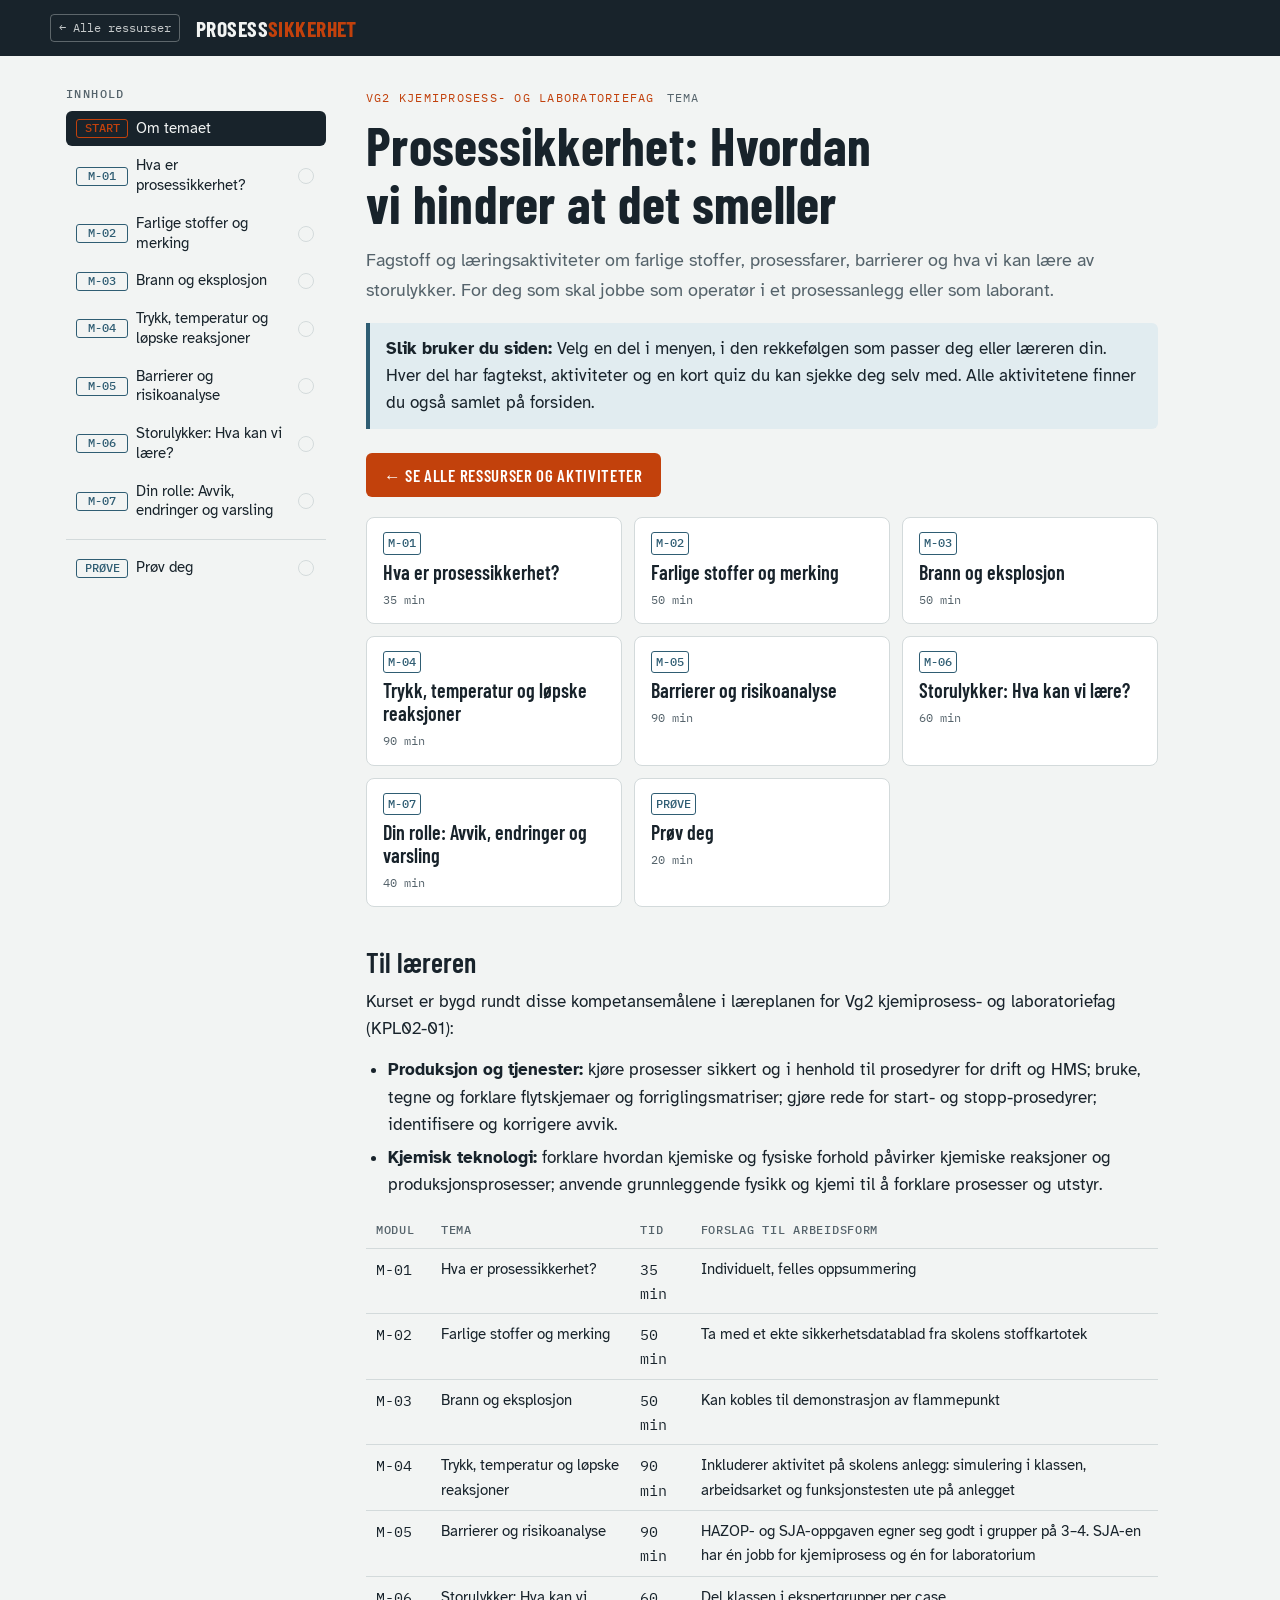
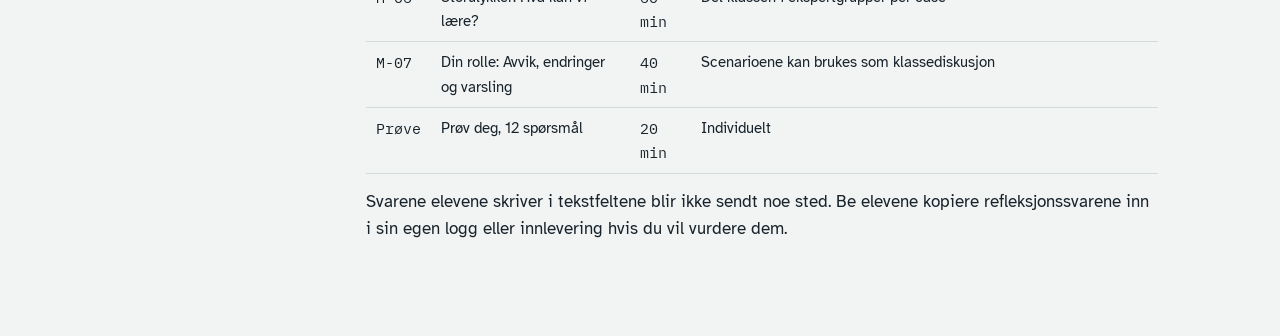
==== commit 70c546de: "Forsiden som ressursbank med søk og filter; temasiden uten kursoppsett Co-Authored-By: Claude Opus 5" ====
--- a/prosessikkerhet/index.html
+++ b/prosessikkerhet/index.html
@@ -79,6 +79,8 @@
 ul.b,ol.b{padding-left:22px;margin:0 0 14px}
 ul.b li,ol.b li{margin-bottom:6px}
 strong{font-weight:700}
+.act{scroll-margin-top:calc(var(--top-h) + 20px)}
+.act.flash{box-shadow:0 0 0 3px var(--accent);transition:box-shadow .3s}
 .goals{background:var(--steel-soft);border-radius:8px;padding:16px 20px;margin:20px 0}
 .goals h3{margin:0 0 6px;font-size:1.05rem;font-family:var(--f-mono);font-weight:500;text-transform:uppercase;letter-spacing:.08em;color:var(--steel)}
 .goals ul{margin:0;padding-left:20px}
@@ -290,8 +292,8 @@
 
 <header class="top">
   <div class="top-in">
-    <a class="home-link" href="../" title="Til forsiden av Kjemiprosess læringslab">← Læringslab</a><div class="brand">Prosess<span>sikkerhet</span></div>
-    <div class="prog" aria-label="Fremdrift">
+    <a class="home-link" href="../" title="Til forsiden av Kjemiprosess læringslab">← Alle ressurser</a><div class="brand">Prosess<span>sikkerhet</span></div>
+    <div class="prog" aria-label="Fremdrift" hidden>
       <div class="prog-bar"><div class="prog-fill" id="progFill"></div></div>
       <div class="prog-txt" id="progTxt">0 av 7 moduler</div>
     </div>
@@ -300,7 +302,7 @@
 
 <div class="wrap">
   <nav class="side" aria-label="Moduler">
-    <h2>Kursinnhold</h2>
+    <h2>Innhold</h2>
     <ol id="navList"></ol>
   </nav>
 
@@ -309,12 +311,12 @@
 
 <!-- ============ START ============ -->
 <section class="mod" data-id="start">
-  <div class="eyebrow"><span>Vg2 kjemiprosess- og laboratoriefag</span><span class="t">Ca. 7 timer</span></div>
+  <div class="eyebrow"><span>Vg2 kjemiprosess- og laboratoriefag</span><span class="t">Tema</span></div>
   <h1>Prosessikkerhet: Hvordan vi hindrer at det smeller</h1>
-  <p class="lead">Et nettkurs om farlige stoffer, prosessfarer, barrierer og hva vi kan lære av storulykker. Kurset er laget for deg som skal jobbe som operatør i et prosessanlegg eller som laborant.</p>
+  <p class="lead">Fagstoff og læringsaktiviteter om farlige stoffer, prosessfarer, barrierer og hva vi kan lære av storulykker. For deg som skal jobbe som operatør i et prosessanlegg eller som laborant.</p>
 
   <div class="callout steel">
-    <p style="margin:0"><strong>Slik bruker du kurset:</strong> Ta modulene i rekkefølge. Hver modul har fagtekst, en eller flere aktiviteter og en kort quiz. Når du har bestått quizen (minst 3 av 4 riktige), blir modulen markert som fullført. Til slutt tar du en avsluttende prøve. Fremdriften lagres i nettleseren din.</p>
+    <p style="margin:0"><strong>Slik bruker du siden:</strong> Velg en del i menyen, i den rekkefølgen som passer deg eller læreren din. Hver del har fagtekst, aktiviteter og en kort quiz du kan sjekke deg selv med. Alle aktivitetene finner du også samlet på forsiden.</p>
   </div>
 
   <div class="home-grid" id="homeGrid"></div>
@@ -335,7 +337,7 @@
       <tr><td class="num">M-05</td><td>Barrierer og risikoanalyse</td><td class="num">90 min</td><td>HAZOP- og SJA-oppgaven egner seg godt i grupper på 3–4. SJA-en har én jobb for kjemiprosess og én for laboratorium</td></tr>
       <tr><td class="num">M-06</td><td>Storulykker: Hva kan vi lære?</td><td class="num">60 min</td><td>Del klassen i ekspertgrupper per case</td></tr>
       <tr><td class="num">M-07</td><td>Din rolle: Avvik, endringer og varsling</td><td class="num">40 min</td><td>Scenarioene kan brukes som klassediskusjon</td></tr>
-      <tr><td class="num">Prøve</td><td>Avsluttende prøve, 12 spørsmål</td><td class="num">20 min</td><td>Individuelt</td></tr>
+      <tr><td class="num">Prøve</td><td>Prøv deg, 12 spørsmål</td><td class="num">20 min</td><td>Individuelt</td></tr>
     </tbody>
   </table></div>
   <p>Svarene elevene skriver i tekstfeltene blir ikke sendt noe sted. Be elevene kopiere refleksjonssvarene inn i sin egen logg eller innlevering hvis du vil vurdere dem.</p>
@@ -391,7 +393,7 @@
     <div>Havindustri­tilsynet</div><div>Fører tilsyn med petroleumsvirksomheten og landanlegg som Kårstø og Mongstad. Het tidligere Petroleumstilsynet.</div>
   </div>
 
-  <div class="act">
+  <div class="act" id="se-deg-rundt">
     <div class="act-h"><span class="lbl">Refleksjon</span><h3>Se deg rundt</h3></div>
     <p>Tenk på skolens prosessanlegg eller laboratorium. Nevn ett eksempel på en personsikkerhetsfare og ett eksempel på en prosessikkerhetsfare.</p>
     <label for="r1" class="eyebrow t" style="margin-bottom:4px">Ditt svar</label>
@@ -402,7 +404,7 @@
     </details>
   </div>
 
-  <div class="act"><div class="act-h"><span class="lbl">Quiz</span><h3>Sjekk deg selv</h3></div><div class="quiz" data-quiz="m1"></div></div>
+  <div class="act" id="quiz-m1"><div class="act-h"><span class="lbl">Quiz</span><h3>Sjekk deg selv</h3></div><div class="quiz" data-quiz="m1"></div></div>
   <div class="pager"></div>
 </section>
 
@@ -430,7 +432,7 @@
   </ul>
   <p>H-setningene er gruppert: <span class="num">H2xx</span> er fysiske farer (brann, eksplosjon), <span class="num">H3xx</span> er helsefarer og <span class="num">H4xx</span> er miljøfarer.</p>
 
-  <div class="act">
+  <div class="act" id="piktogrammer">
     <div class="act-h"><span class="lbl">Aktivitet</span><h3>Hva betyr piktogrammet?</h3></div>
     <p>Velg riktig betydning for hvert av de ni piktogrammene, og trykk «Sjekk svar». Tegningene er forenklet, men har de samme symbolene som du finner på ekte etiketter.</p>
     <div class="ghs-grid" id="ghsGrid"></div>
@@ -465,7 +467,7 @@
     <li><strong>Personlig verneutstyr</strong>: hansker, briller, visir, åndedrettsvern. Siste forsvarslinje.</li>
   </ol>
 
-  <div class="act">
+  <div class="act" id="datablad">
     <div class="act-h"><span class="lbl">Oppgave</span><h3>Les et ekte datablad</h3></div>
     <p>Finn sikkerhetsdatabladet for <strong>aceton</strong> i skolens stoffkartotek (eller spør læreren). Svar på spørsmålene:</p>
     <ol class="b">
@@ -484,7 +486,7 @@
     </details>
   </div>
 
-  <div class="act"><div class="act-h"><span class="lbl">Quiz</span><h3>Sjekk deg selv</h3></div><div class="quiz" data-quiz="m2"></div></div>
+  <div class="act" id="quiz-m2"><div class="act-h"><span class="lbl">Quiz</span><h3>Sjekk deg selv</h3></div><div class="quiz" data-quiz="m2"></div></div>
   <div class="pager"></div>
 </section>
 
@@ -519,7 +521,7 @@
   </div>
   <p>Gassdetektorer i anlegg viser ofte <strong>% LEL</strong>. Hvis en detektor viser 20 % LEL, betyr det at konsentrasjonen er en femtedel av nedre eksplosjonsgrense. Vanlige alarmgrenser er 20 % LEL (varsel) og 40–60 % LEL (nedstengning), men dette varierer mellom anlegg.</p>
 
-  <div class="act">
+  <div class="act" id="propan">
     <div class="act-h"><span class="lbl">Aktivitet</span><h3>Propan i luft</h3></div>
     <p>Propan har nedre eksplosjonsgrense på ca. <span class="num">2,1 %</span> og øvre på ca. <span class="num">9,5 %</span> (volumprosent i luft). Flytt glideren og se hva som skjer.</p>
     <div class="range-wrap">
@@ -552,7 +554,7 @@
   </table></div>
   <div class="callout steel"><p style="margin:0"><strong>Støv kan også eksplodere.</strong> Mel, sukker, trestøv, metallpulver og mange organiske pulvere kan danne eksplosive støvskyer. Et tynt lag støv på bjelker og hyller kan virvles opp av en liten første eksplosjon og gi en mye større andre eksplosjon. Godt renhold er et sikkerhetstiltak.</p></div>
 
-  <div class="act"><div class="act-h"><span class="lbl">Quiz</span><h3>Sjekk deg selv</h3></div><div class="quiz" data-quiz="m3"></div></div>
+  <div class="act" id="quiz-m3"><div class="act-h"><span class="lbl">Quiz</span><h3>Sjekk deg selv</h3></div><div class="quiz" data-quiz="m3"></div></div>
   <div class="pager"></div>
 </section>
 
@@ -599,7 +601,7 @@
     <li><strong>Mekanisk sikring (PSV-101):</strong> Sikkerhetsventilen åpner av fjærkraft alene. Den trenger verken strøm, instrumentluft eller signal, og er derfor siste tekniske barriere.</li>
   </ol>
 
-  <div class="act">
+  <div class="act" id="trykktank">
     <div class="act-h"><span class="lbl">Aktivitet</span><h3>Øk trykket i tanken</h3></div>
     <p>Flytt glideren og se hvilke lag som slår inn. Prøv deretter å krysse av for at PT-101 svikter, og øk trykket igjen.</p>
     <div class="pid-wrap">
@@ -732,7 +734,7 @@
   </table></div>
   <p>Aktiviteten har to deler. Del A er en simulering du gjør i klassen. Del B er et arbeidsark du fyller ut ute på anlegget, med en funksjonstest dere gjør selv.</p>
 
-  <div class="act">
+  <div class="act" id="overfylling">
     <div class="act-h"><span class="lbl">Del A</span><h3>Simulering: Hold tanken unna overfylling</h3></div>
     <p>Taggene i skissen er de samme som på tank 1 på skolens anlegg. Settpunktene er eksempler, og i del B finner du de ekte settpunktene. Gjør oppgavene i rekkefølge, og les hendelsesloggen underveis.</p>
     <ol class="b">
@@ -881,7 +883,7 @@
     <p style="margin:0"><strong>Fra virkeligheten: Buncefield, England, 11. desember 2005.</strong> En stor lagertank med bensin ble fylt i flere timer uten at noen merket det. Nivåmåleren hadde hengt seg opp og viste et fast nivå, og den uavhengige høynivåbryteren som skulle stoppe fyllingen, virket ikke. Bensin rant ut over toppen, fordampet og dannet en stor gassky som eksploderte. Over 40 personer ble skadet, og bygninger i området ble ødelagt. Det er nesten det samme som oppgave 5 i simuleringen.</p>
   </div>
 
-  <div class="act ws">
+  <div class="act ws" id="nivasikring">
     <div class="act-h"><span class="lbl">Del B</span><h3>Arbeidsark: Kartlegg nivåsikringen på skolens anlegg</h3></div>
     <div class="callout" style="margin-top:4px"><p style="margin:0"><strong>Sikkerhet:</strong> Følg skolens prosedyre for anlegget. Du skal ikke endre settpunkter, koble ut sikringer eller overstyre noe.</p></div>
 
@@ -934,7 +936,7 @@
   <p>Mange reaksjoner i prosessindustrien er <strong>eksoterme</strong>: de avgir varme. Reaktoren har kjøling som fjerner varmen. Så lenge kjølingen fjerner like mye varme som reaksjonen lager, er temperaturen stabil.</p>
   <p>Problemet er at reaksjonsfarten øker veldig raskt med temperaturen. En vanlig tommelfingerregel er at <strong>reaksjonsfarten omtrent dobles for hver 10 °C</strong> temperaturen stiger. Kjølingen øker derimot bare litt når temperaturen øker. Hvis temperaturen først har passert et visst punkt, lager reaksjonen mer varme enn kjølingen klarer å fjerne. Da stiger temperaturen enda mer, reaksjonen går enda fortere, og så videre. Dette kalles en <strong>løpsk reaksjon</strong> (på engelsk <em>runaway reaction</em>).</p>
 
-  <div class="act">
+  <div class="act" id="reaktor">
     <div class="act-h"><span class="lbl">Aktivitet</span><h3>Hold reaktoren under kontroll</h3></div>
     <p>En forenklet modell: Varmen fra reaksjonen dobles for hver 10 °C. Kjølesystemet kan fjerne opptil 10 varmeenheter. Flytt glideren og finn temperaturen der reaktoren går over i løpsk tilstand.</p>
     <label for="temp" class="eyebrow t">Reaktortemperatur</label>
@@ -950,7 +952,7 @@
     </details>
   </div>
 
-  <div class="act"><div class="act-h"><span class="lbl">Quiz</span><h3>Sjekk deg selv</h3></div><div class="quiz" data-quiz="m4"></div></div>
+  <div class="act" id="quiz-m4"><div class="act-h"><span class="lbl">Quiz</span><h3>Sjekk deg selv</h3></div><div class="quiz" data-quiz="m4"></div></div>
   <div class="pager"></div>
 </section>
 
@@ -971,7 +973,7 @@
   <h2>Hva er risiko?</h2>
   <p>Risiko består av to deler: <strong>hvor sannsynlig</strong> det er at noe skjer, og <strong>hvor alvorlig konsekvensen</strong> blir hvis det skjer. En hendelse som skjer ofte men gir små skader, og en hendelse som skjer svært sjelden men kan drepe mange, kan begge ha høy risiko.</p>
 
-  <div class="act">
+  <div class="act" id="risikomatrise">
     <div class="act-h"><span class="lbl">Aktivitet</span><h3>Plasser hendelsen i risikomatrisen</h3></div>
     <p>Velg en hendelse, og klikk på ruten der du mener den hører hjemme. Det finnes ikke ett fasitsvar, men sammenlign med forslaget.</p>
     <label for="riskEv" class="eyebrow t">Hendelse</label>
@@ -1000,7 +1002,7 @@
 
   <h3>Sløyfediagram (bowtie)</h3>
   <p>Et sløyfediagram viser en hendelse i midten (topphendelsen). Til venstre er årsakene og de <strong>forebyggende barrierene</strong> som skal hindre at hendelsen skjer. Til høyre er konsekvensene og de <strong>konsekvensreduserende barrierene</strong> som skal begrense skaden.</p>
-  <div class="act" style="overflow-x:auto">
+  <div class="act" id="bowtie" style="overflow-x:auto">
     <div class="act-h"><span class="lbl">Eksempel</span><h3>Overfylling av lagertank med bensin</h3></div>
     <div class="bowtie">
       <div class="bt-col">
@@ -1037,7 +1039,7 @@
   </ol>
   <div class="callout"><p style="margin:0">En SJA gjelder bare for jobben slik den ble planlagt. Hvis noe endrer seg underveis, for eksempel nytt utstyr, andre folk eller en uventet lekkasje, skal dere stoppe og vurdere på nytt.</p></div>
 
-  <div class="act sja">
+  <div class="act sja" id="sja">
     <div class="act-h"><span class="lbl">Gruppeoppgave</span><h3>Lag en SJA</h3></div>
     <p>Jobb i grupper på 3–4. Velg en av jobbene, og fyll ut SJA-skjemaet. Den første raden er et eksempel som dere kan endre eller slette.</p>
     <div class="seg" id="sjaSeg">
@@ -1099,7 +1101,7 @@
   </table></div>
   <p>For hvert avvik spør teamet: Hva kan være <strong>årsaken</strong>? Hva blir <strong>konsekvensen</strong>? Hvilke <strong>barrierer</strong> finnes allerede? Trengs det nye <strong>tiltak</strong>?</p>
 
-  <div class="act">
+  <div class="act" id="hazop">
     <div class="act-h"><span class="lbl">Gruppeoppgave</span><h3>Mini-HAZOP på en varmeveksler</h3></div>
     <p>En pumpe sender etanol (flammepunkt ca. 13 °C) gjennom en varmeveksler der den varmes med damp til 70 °C, før den går videre til en destillasjonskolonne. Det er en temperaturmåler (TT) på utløpet og en reguleringsventil på dampen.</p>
     <p>Bruk guideordene <strong>Ingen strømning</strong>, <strong>Mer temperatur</strong> og <strong>Omvendt strømning</strong>. Finn mulig årsak, konsekvens og tiltak for hvert avvik.</p>
@@ -1117,7 +1119,7 @@
     </details>
   </div>
 
-  <div class="act"><div class="act-h"><span class="lbl">Quiz</span><h3>Sjekk deg selv</h3></div><div class="quiz" data-quiz="m5"></div></div>
+  <div class="act" id="quiz-m5"><div class="act-h"><span class="lbl">Quiz</span><h3>Sjekk deg selv</h3></div><div class="quiz" data-quiz="m5"></div></div>
   <div class="pager"></div>
 </section>
 
@@ -1209,7 +1211,7 @@
     </div>
   </article>
 
-  <div class="act">
+  <div class="act" id="fellesnevnere">
     <div class="act-h"><span class="lbl">Refleksjon</span><h3>Fellesnevnere</h3></div>
     <p>Hva har disse ulykkene til felles? Skriv minst tre punkter, og ta med ett du kan bruke på skolens anlegg eller laboratorium.</p>
     <label for="r6" class="eyebrow t" style="margin-bottom:4px">Ditt svar</label>
@@ -1225,7 +1227,7 @@
     </details>
   </div>
 
-  <div class="act"><div class="act-h"><span class="lbl">Quiz</span><h3>Sjekk deg selv</h3></div><div class="quiz" data-quiz="m6"></div></div>
+  <div class="act" id="quiz-m6"><div class="act-h"><span class="lbl">Quiz</span><h3>Sjekk deg selv</h3></div><div class="quiz" data-quiz="m6"></div></div>
   <div class="pager"></div>
 </section>
 
@@ -1254,19 +1256,19 @@
 
   <div class="callout"><p style="margin:0"><strong>Du har rett og plikt til å stoppe arbeidet</strong> hvis du mener det er fare for liv eller helse. Ingen jobb er så viktig at den ikke kan gjøres trygt.</p></div>
 
-  <div class="act">
+  <div class="act" id="scenario">
     <div class="act-h"><span class="lbl">Scenario</span><h3>Hva gjør du?</h3></div>
     <div id="scenarios"></div>
   </div>
 
-  <div class="act"><div class="act-h"><span class="lbl">Quiz</span><h3>Sjekk deg selv</h3></div><div class="quiz" data-quiz="m7"></div></div>
+  <div class="act" id="quiz-m7"><div class="act-h"><span class="lbl">Quiz</span><h3>Sjekk deg selv</h3></div><div class="quiz" data-quiz="m7"></div></div>
   <div class="pager"></div>
 </section>
 
 <!-- ============ PRØVE ============ -->
 <section class="mod" data-id="prove" hidden>
-  <div class="eyebrow"><span>Avsluttende prøve</span><span class="t">12 spørsmål · ca. 20 min</span></div>
-  <h1>Avsluttende prøve</h1>
+  <div class="eyebrow"><span>Prøv deg</span><span class="t">12 spørsmål · ca. 20 min</span></div>
+  <h1>Prøv deg</h1>
   <p class="lead">Spørsmålene dekker alle modulene. Du må ha minst 9 av 12 riktige for å bestå. Svar på alle spørsmålene før du leverer.</p>
   <div class="act"><div class="quiz" data-quiz="prove"></div></div>
   <div id="certBox"></div>
@@ -1279,7 +1281,7 @@
 <script>
 (function(){
 const MODS=[
-  {id:"start",tag:"START",t:"Om kurset"},
+  {id:"start",tag:"START",t:"Om temaet"},
   {id:"m1",tag:"M-01",t:"Hva er prosessikkerhet?",min:35},
   {id:"m2",tag:"M-02",t:"Farlige stoffer og merking",min:50},
   {id:"m3",tag:"M-03",t:"Brann og eksplosjon",min:50},
@@ -1287,7 +1289,7 @@
   {id:"m5",tag:"M-05",t:"Barrierer og risikoanalyse",min:90},
   {id:"m6",tag:"M-06",t:"Storulykker: Hva kan vi lære?",min:60},
   {id:"m7",tag:"M-07",t:"Din rolle: Avvik, endringer og varsling",min:40},
-  {id:"prove",tag:"PRØVE",t:"Avsluttende prøve",min:20}
+  {id:"prove",tag:"PRØVE",t:"Prøv deg",min:20}
 ];
 
 /* ---------- Lagring ---------- */
@@ -1318,7 +1320,8 @@
   document.getElementById("progTxt").textContent=n+" av 7 moduler"+(state.done.prove?" · prøve bestått":"");
   markCurrent();
 }
-function current(){const h=location.hash.replace("#","");return MODS.some(m=>m.id===h)?h:"start";}
+function current(){const h=location.hash.replace("#","").split("/")[0];return MODS.some(m=>m.id===h)?h:"start";}
+function subTarget(){const p=location.hash.replace("#","").split("/");return p[1]?document.getElementById(p[1]):null;}
 function markCurrent(){
   const c=current();
   navList.querySelectorAll("a").forEach(a=>{if(a.dataset.nav===c)a.setAttribute("aria-current","page");else a.removeAttribute("aria-current");});
@@ -1330,7 +1333,9 @@
   markCurrent();
 }
 mobSel.addEventListener("change",()=>{location.hash=mobSel.value;});
-window.addEventListener("hashchange",()=>{show();window.scrollTo(0,0);});
+function jump(){const t=subTarget();if(t){t.scrollIntoView({block:"start"});t.classList.add("flash");setTimeout(()=>t.classList.remove("flash"),1800);}else window.scrollTo(0,0);}
+window.addEventListener("hashchange",()=>{show();jump();});
+window.addEventListener("load",()=>{if(subTarget())setTimeout(jump,50);});
 
 /* Pager */
 document.querySelectorAll("section.mod").forEach(sec=>{
@@ -1340,7 +1345,7 @@
   pg.innerHTML=(prev?'<a class="btn alt" href="#'+prev.id+'" style="text-decoration:none">← '+prev.tag+'</a>':'<span></span>')+(next?'<a class="btn" href="#'+next.id+'" style="text-decoration:none">'+next.tag+' →</a>':'');
 });
 const startSec=document.querySelector('section[data-id="start"]');
-const sb=document.createElement("div");sb.className="row";sb.style.marginTop="24px";sb.innerHTML='<a class="btn acc" href="#m1" style="text-decoration:none">Start kurset →</a>';
+const sb=document.createElement("div");sb.className="row";sb.style.marginTop="24px";sb.innerHTML='<a class="btn acc" href="../" style="text-decoration:none">← Se alle ressurser og aktiviteter</a>';
 startSec.insertBefore(sb,startSec.querySelector(".home-grid"));
 
 /* ---------- Quiz ---------- */
@@ -1424,7 +1429,7 @@
     });
     const need=id==="prove"?9:3, pass=score>=need;
     fb.className="fb "+(pass?"ok":"bad");
-    fb.innerHTML='<span class="score">'+score+' / '+qs.length+'</span><br>'+(pass?(id==="prove"?"Gratulerer, du har bestått prøven!":"Bestått. Modulen er markert som fullført."):"Ikke bestått ennå. Les forklaringene, gå tilbake til fagteksten og prøv på nytt.");
+    fb.innerHTML='<span class="score">'+score+' / '+qs.length+'</span><br>'+(pass?(id==="prove"?"Godt jobbet!":"Bra! Delen er markert med en hake i menyen."):"Ikke bestått ennå. Les forklaringene, gå tilbake til fagteksten og prøv på nytt.");
     if(pass){state.done[id]=true;save();buildNav();if(id==="prove")showCert(score);}
   });
   rst.addEventListener("click",()=>renderQuiz(box));
@@ -1433,9 +1438,9 @@
 
 function showCert(score){
   const n=["m1","m2","m3","m4","m5","m6","m7"].filter(k=>state.done[k]).length;
-  document.getElementById("certBox").innerHTML='<div class="callout steel"><p style="margin:0"><strong>Kursbevis:</strong> Du har bestått den avsluttende prøven med '+score+' av 12 riktige og fullført '+n+' av 7 moduler. Ta et skjermbilde av denne siden og lever til læreren din.</p></div>';
+  document.getElementById("certBox").innerHTML='<div class="callout steel"><p style="margin:0"><strong>Resultat:</strong> Du fikk '+score+' av 12 riktige. Vil du vise læreren din, kan du ta et skjermbilde.</p></div>';
 }
-if(state.done.prove) document.getElementById("certBox").innerHTML='<div class="callout steel"><p style="margin:0"><strong>Du har allerede bestått prøven.</strong> Du kan ta den på nytt hvis du vil øve.</p></div>';
+if(state.done.prove) document.getElementById("certBox").innerHTML='<div class="callout steel"><p style="margin:0"><strong>Du har tatt denne før.</strong> Ta den gjerne på nytt for å øve.</p></div>';
 
 /* ---------- GHS ---------- */
 const GHS=[
